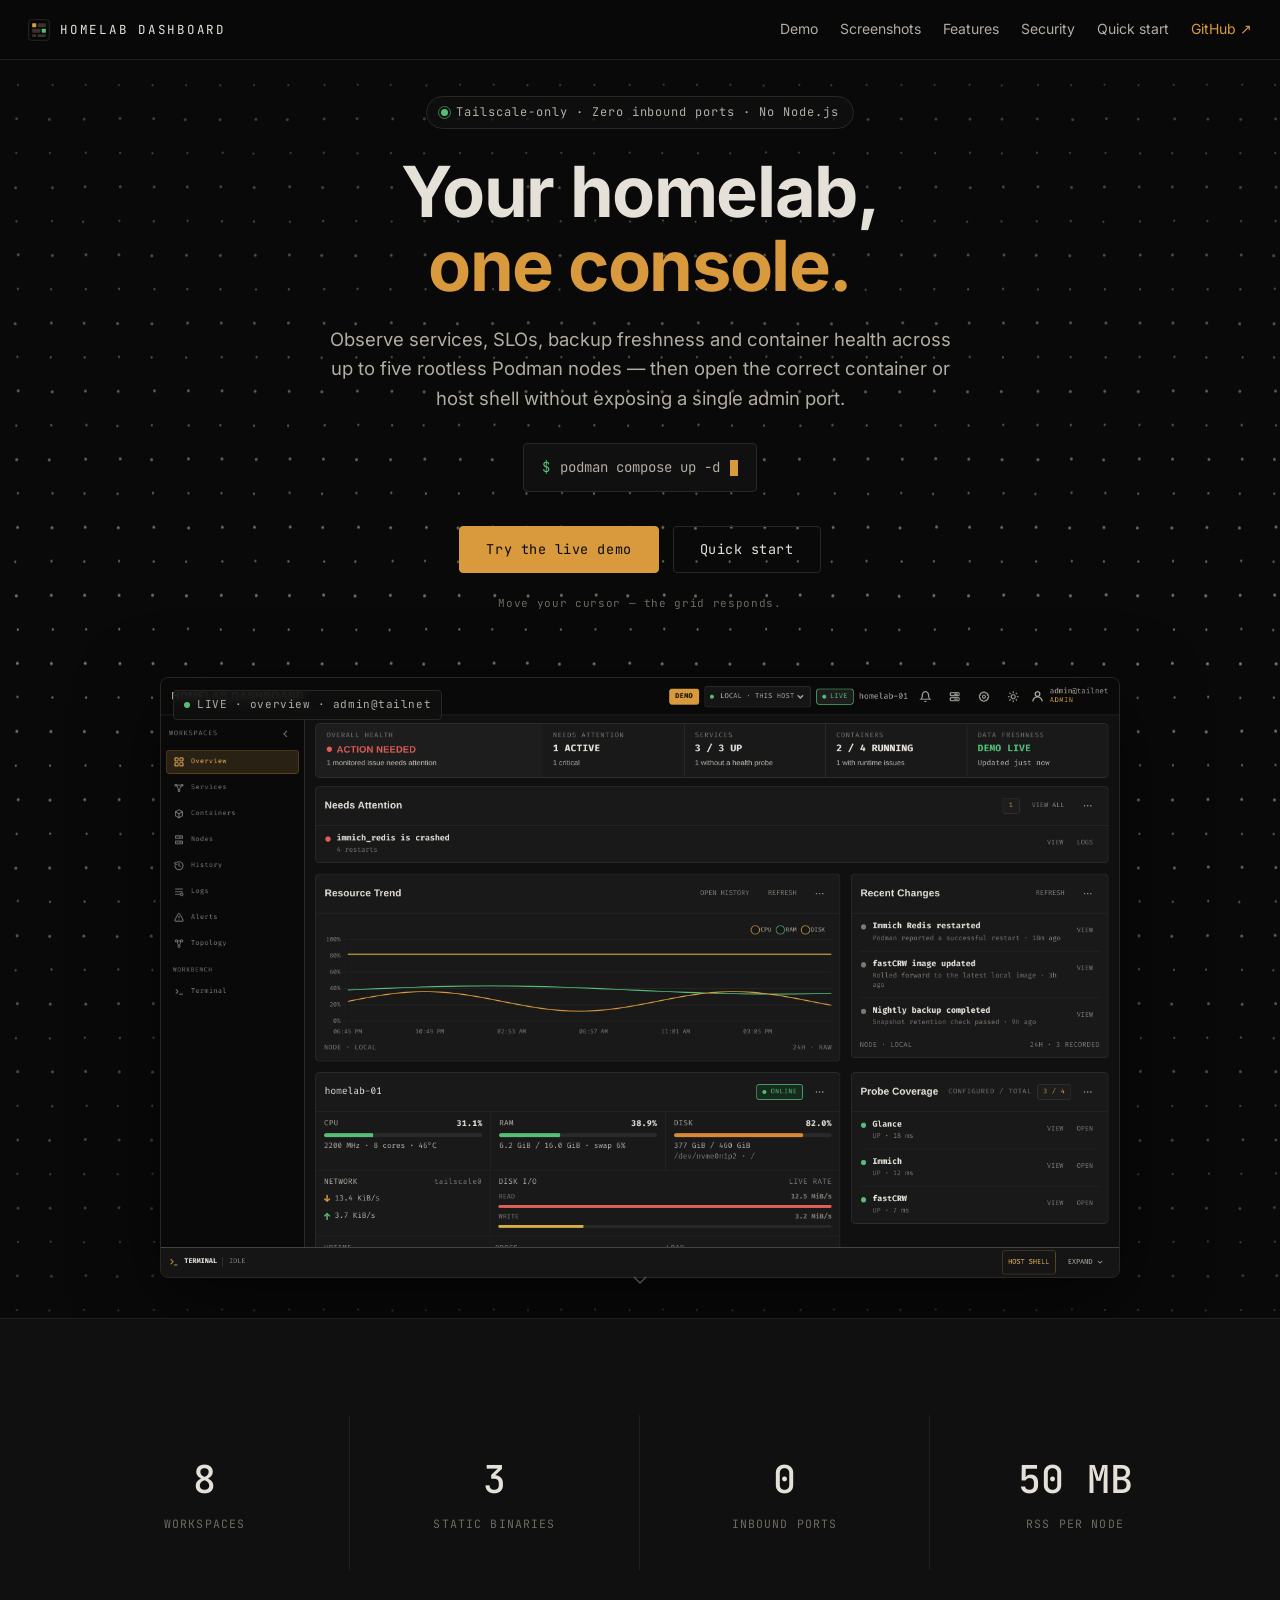
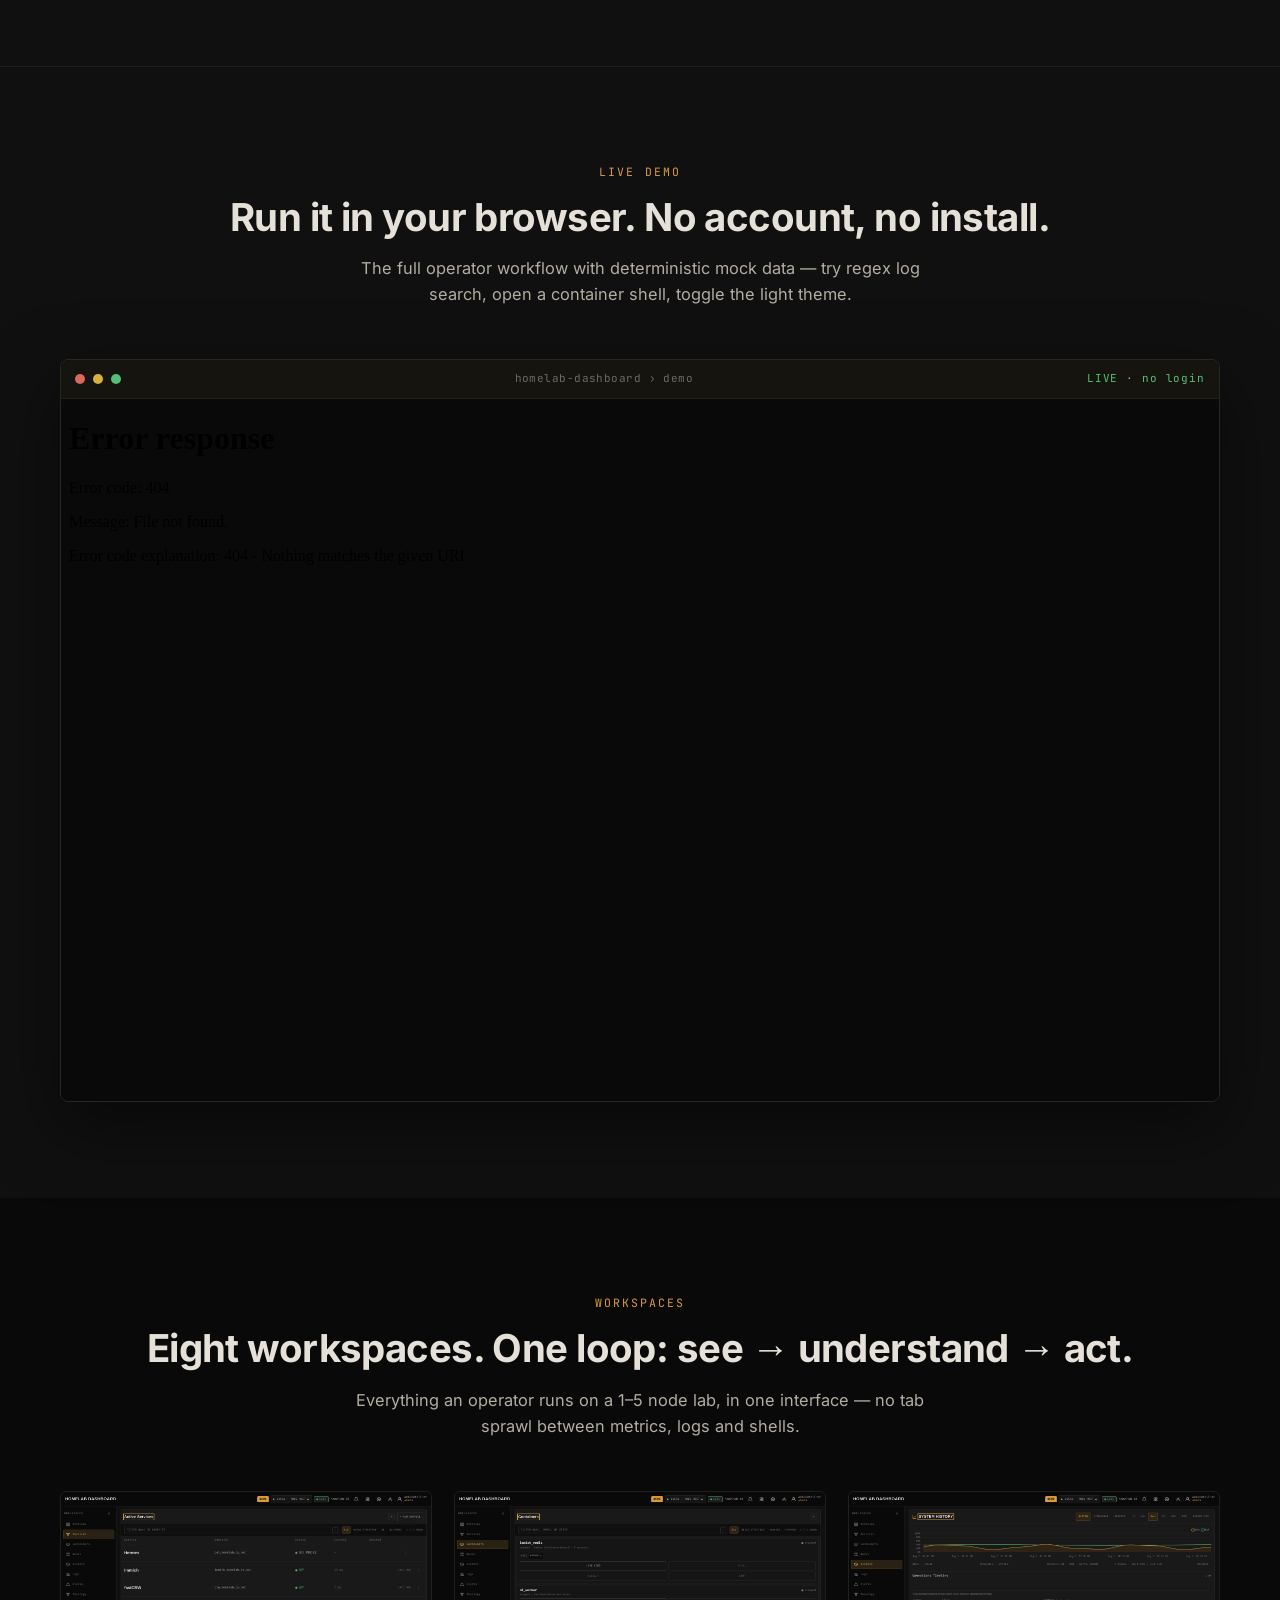
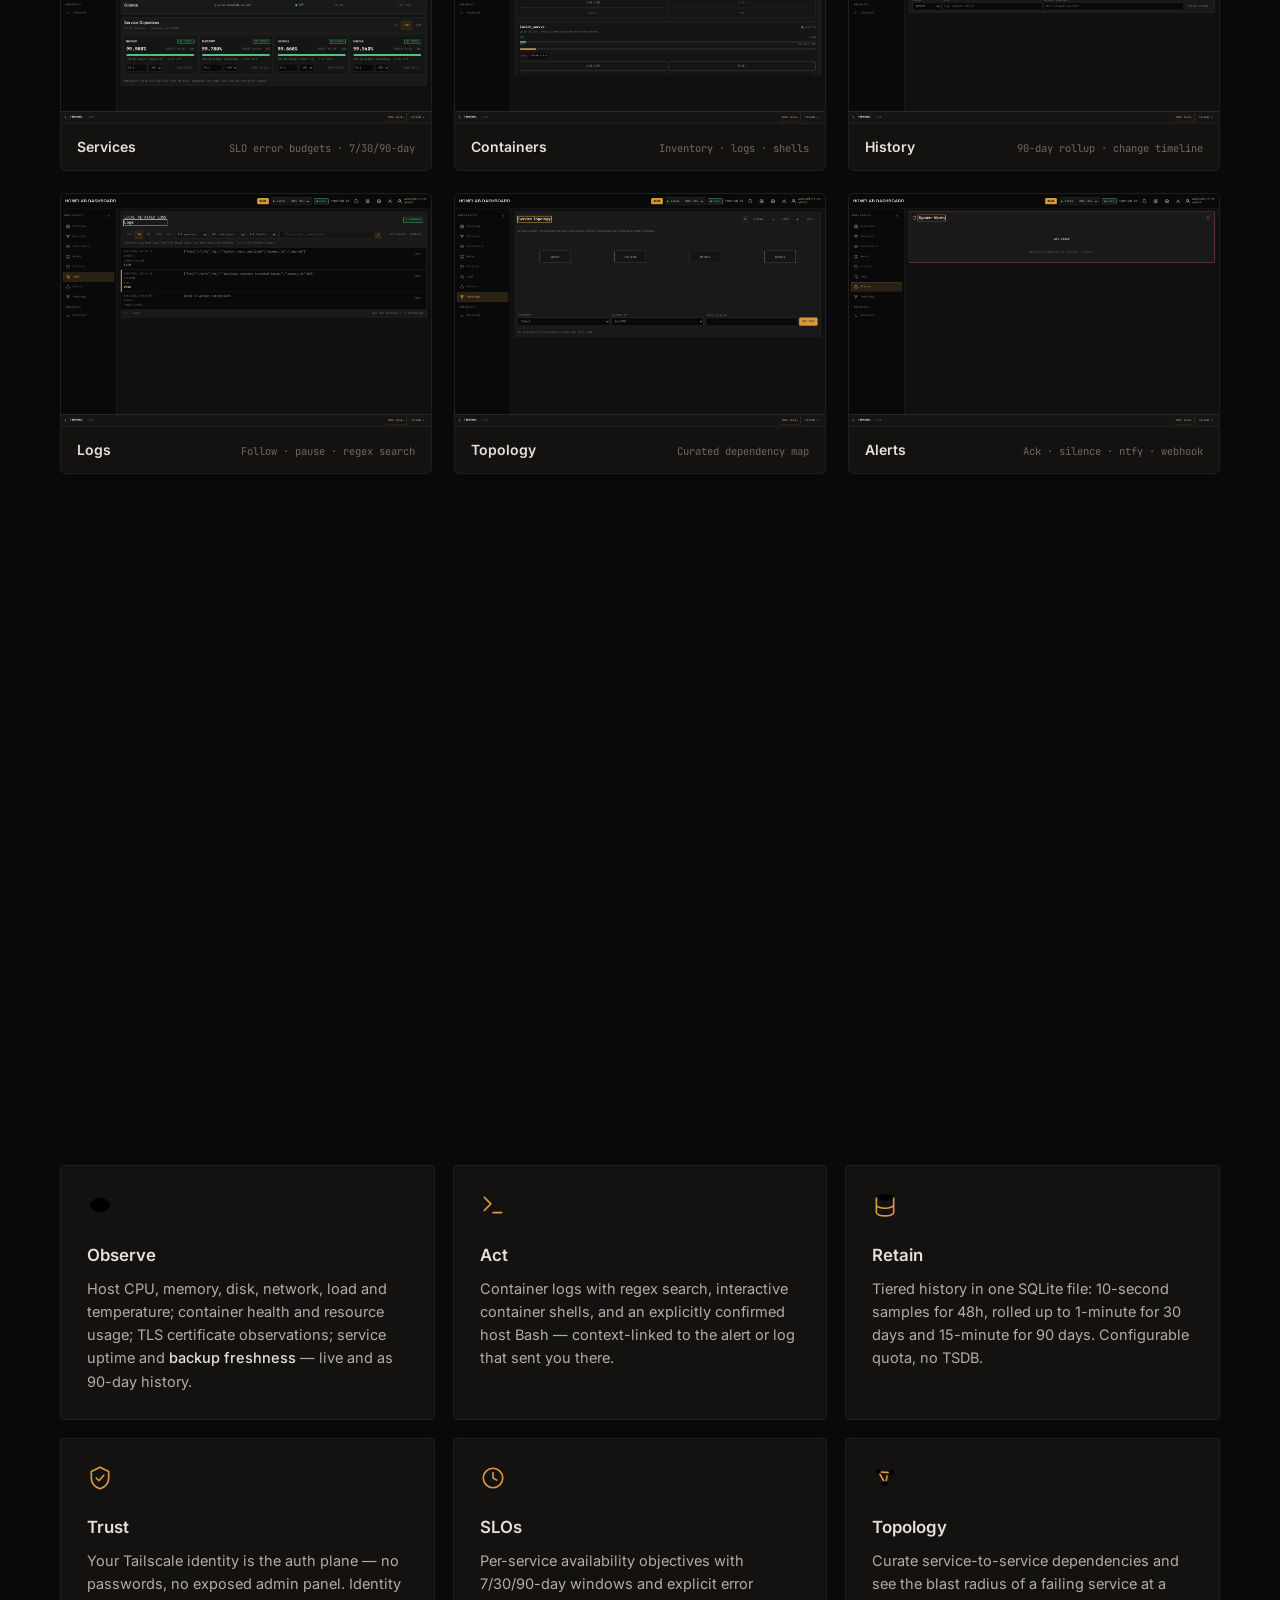
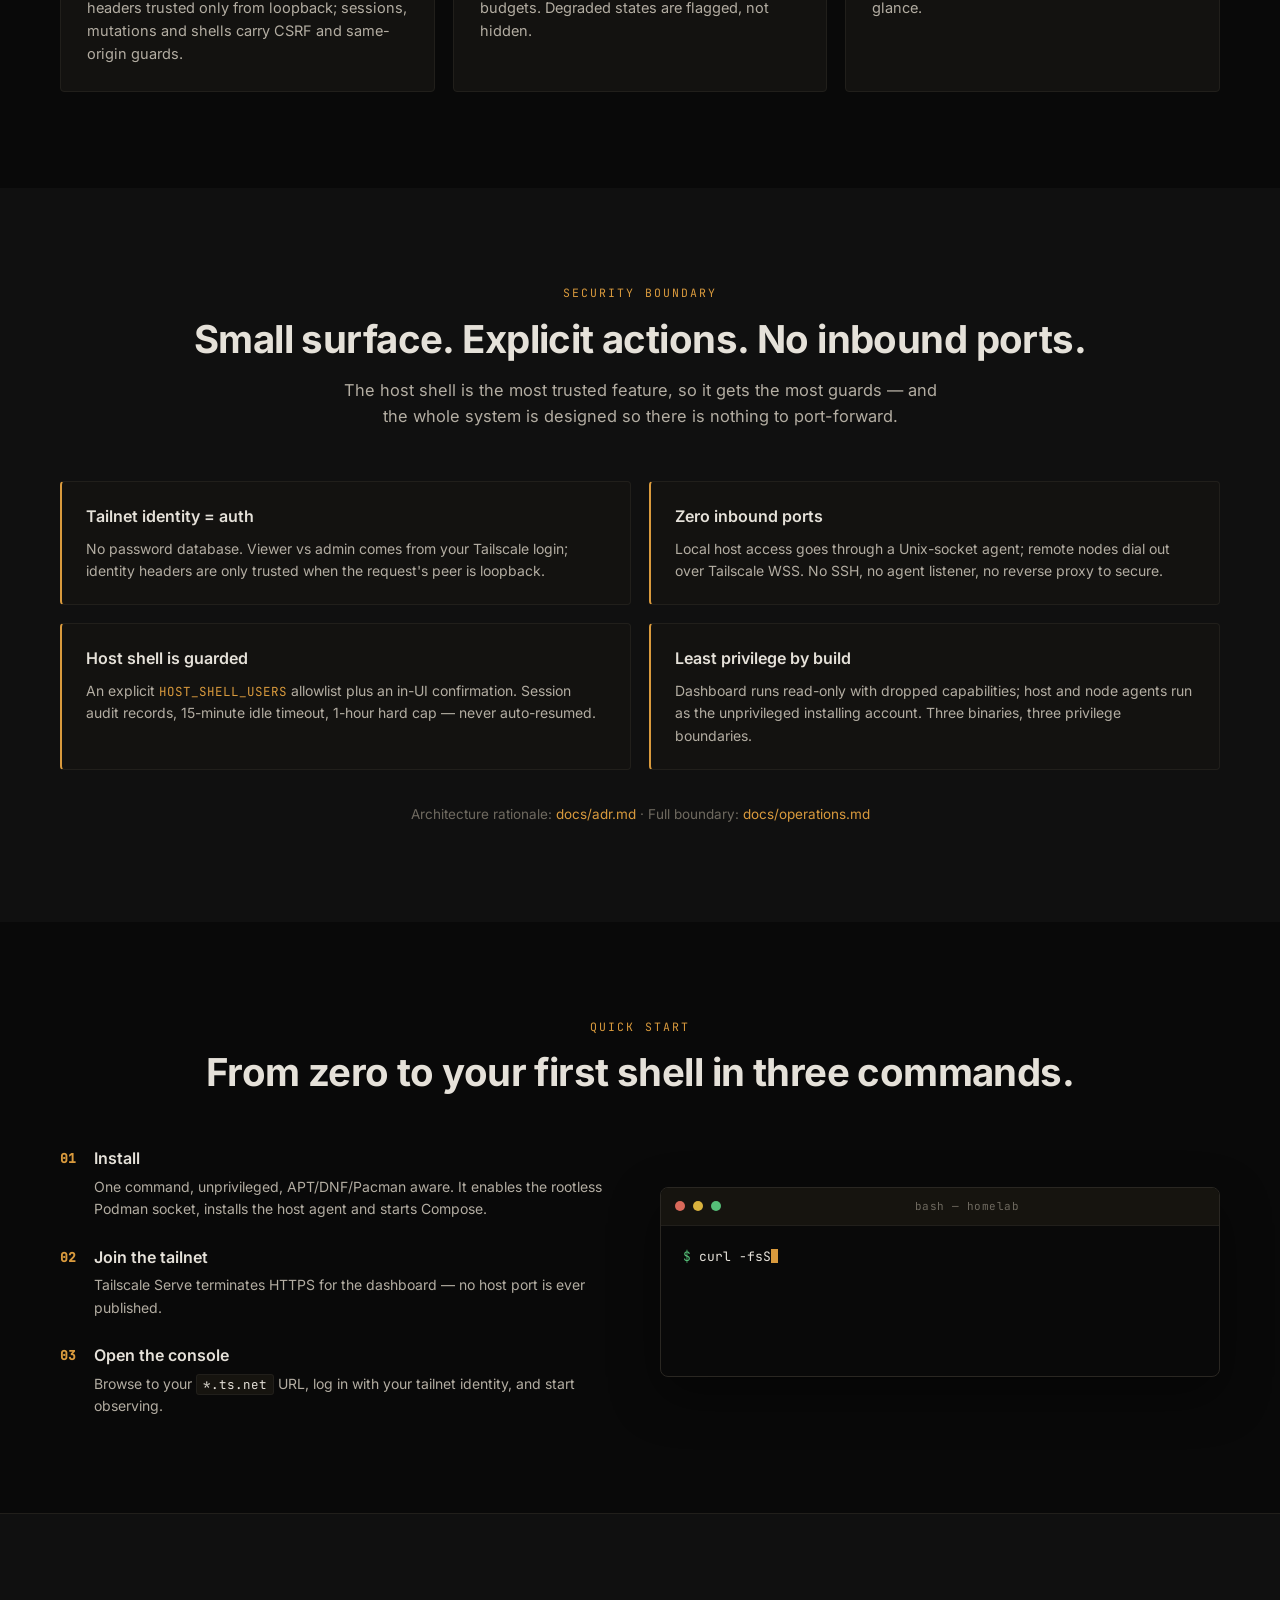
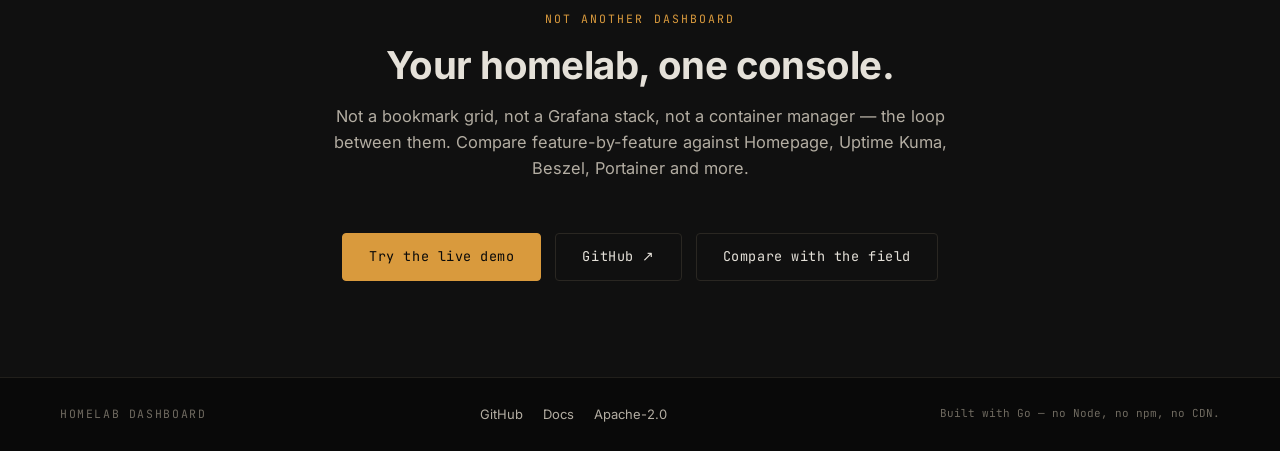
==== site/index.html @ 909f91ba "feat(landing): add full landing page to GitHub Pages root 10-section landing at the Pages root (site" ====
<!doctype html>
<html lang="en">
<head>
  <meta charset="utf-8">
  <meta name="viewport" content="width=device-width, initial-scale=1">
  <meta name="theme-color" content="#090909">
  <meta name="description" content="HomeLab Dashboard — a Tailscale-only operations console for 1–5 rootless Podman nodes. Observe services, SLOs, backup freshness and container health, then open the correct shell — no inbound ports, no metrics stack.">
  <title>HomeLab Dashboard · Your homelab, one console</title>
  <link rel="icon" href="data:image/svg+xml,%3Csvg xmlns='http://www.w3.org/2000/svg' viewBox='0 0 32 32'%3E%3Crect width='32' height='32' rx='4' fill='%23101010'/%3E%3Crect x='6' y='6' width='6' height='6' rx='1' fill='%23d99a3d'/%3E%3Crect x='14' y='6' width='12' height='6' rx='1' fill='%2337332d'/%3E%3Crect x='6' y='14' width='12' height='6' rx='1' fill='%2337332d'/%3E%3Crect x='20' y='14' width='6' height='6' rx='1' fill='%2355bf78'/%3E%3Crect x='6' y='22' width='6' height='4' rx='1' fill='%2337332d'/%3E%3Crect x='14' y='22' width='12' height='4' rx='1' fill='%2337332d'/%3E%3C/svg%3E">
  <link rel="stylesheet" href="css/style.css">
  <link rel="preload" href="fonts/inter-latin.woff2" as="font" type="font/woff2" crossorigin>
  <link rel="preload" href="fonts/jetbrains-mono-latin.woff2" as="font" type="font/woff2" crossorigin>
</head>
<body>

<!-- ══════════════ NAV ══════════════ -->
<nav class="nav" id="nav">
  <a class="nav-brand" href="#top">
    <svg class="nav-mark" viewBox="0 0 32 32" aria-hidden="true"><rect x="1" y="1" width="30" height="30" rx="4" fill="none" stroke="#37332d"/><rect x="6" y="6" width="6" height="6" rx="1" fill="#d99a3d"/><rect x="14" y="6" width="12" height="6" rx="1" fill="#37332d"/><rect x="6" y="14" width="12" height="6" rx="1" fill="#37332d"/><rect x="20" y="14" width="6" height="6" rx="1" fill="#55bf78"/><rect x="6" y="22" width="6" height="4" rx="1" fill="#37332d"/><rect x="14" y="22" width="12" height="4" rx="1" fill="#37332d"/></svg>
    <span class="nav-word">HOMELAB&nbsp;DASHBOARD</span>
  </a>
  <div class="nav-links">
    <a href="#demo">Demo</a>
    <a href="#screenshots">Screenshots</a>
    <a href="#features">Features</a>
    <a href="#security">Security</a>
    <a href="#quickstart">Quick start</a>
    <a class="nav-gh" href="https://github.com/bnhminh1010/homelab-dashboard" target="_blank" rel="noopener">GitHub ↗</a>
  </div>
</nav>

<!-- ══════════════ HERO ══════════════ -->
<header class="hero" id="top">
  <canvas class="hero-wave" id="wave" aria-hidden="true"></canvas>
  <div class="hero-inner">
    <p class="hero-badge"><span class="pulse"></span> Tailscale-only · Zero inbound ports · No Node.js</p>
    <h1 class="hero-title">Your homelab,<br><em>one console.</em></h1>
    <p class="hero-sub">Observe services, SLOs, backup freshness and container health across up to five rootless Podman nodes — then open the correct container or host shell without exposing a single admin port.</p>
    <div class="hero-term" aria-hidden="true"><span class="t-prompt">$</span> podman compose up -d<span class="t-cursor"></span></div>
    <div class="hero-cta">
      <a class="btn btn-solid" href="#demo">Try the live demo</a>
      <a class="btn btn-ghost" href="#quickstart">Quick start</a>
    </div>
    <p class="hero-hint">Move your cursor — the grid responds.</p>
  </div>
  <div class="hero-shot reveal">
    <img src="screenshots/overview.png" alt="HomeLab Dashboard overview — live health, host metrics and 24-hour trend" loading="eager" width="2880" height="1800">
    <div class="shot-label"><span class="dot-ok"></span>LIVE · overview · admin@tailnet</div>
  </div>
  <a class="scroll-hint" href="#kpi" aria-label="Scroll down"><svg viewBox="0 0 16 16" width="16" height="16" aria-hidden="true"><path d="M2 5l6 6 6-6" fill="none" stroke="currentColor" stroke-width="1.5"/></svg></a>
</header>

<!-- ══════════════ KPI STRIP ══════════════ -->
<section class="kpi" id="kpi">
  <div class="kpi-grid">
    <div class="kpi-cell"><span class="kpi-num" data-count="8">0</span><span class="kpi-label">workspaces</span></div>
    <div class="kpi-cell"><span class="kpi-num" data-count="3">0</span><span class="kpi-label">static binaries</span></div>
    <div class="kpi-cell"><span class="kpi-num" data-count="0">0</span><span class="kpi-label">inbound ports</span></div>
    <div class="kpi-cell"><span class="kpi-num" data-count="50" data-suffix=" MB">0</span><span class="kpi-label">RSS per node</span></div>
  </div>
</section>

<!-- ══════════════ LIVE DEMO ══════════════ -->
<section class="demo" id="demo">
  <div class="section-head reveal">
    <p class="section-eyebrow">Live demo</p>
    <h2>Run it in your browser. No account, no install.</h2>
    <p class="section-sub">The full operator workflow with deterministic mock data — try regex log search, open a container shell, toggle the light theme.</p>
  </div>
  <div class="demo-frame reveal">
    <div class="demo-bar"><span class="dot dot-r"></span><span class="dot dot-y"></span><span class="dot dot-g"></span><span class="demo-url">homelab-dashboard › demo</span><span class="demo-live">LIVE · no login</span></div>
    <iframe src="app/?demo=1" title="HomeLab Dashboard interactive demo" loading="lazy"></iframe>
  </div>
</section>

<!-- ══════════════ SCREENSHOTS ══════════════ -->
<section class="shots" id="screenshots">
  <div class="section-head reveal">
    <p class="section-eyebrow">Workspaces</p>
    <h2>Eight workspaces. One loop: see → understand → act.</h2>
    <p class="section-sub">Everything an operator runs on a 1–5 node lab, in one interface — no tab sprawl between metrics, logs and shells.</p>
  </div>
  <div class="shots-grid">
    <figure class="shot-card reveal"><img src="screenshots/services.png" alt="Services workspace with per-service SLO error budgets" loading="lazy"><figcaption><b>Services</b><span>SLO error budgets · 7/30/90-day</span></figcaption></figure>
    <figure class="shot-card reveal"><img src="screenshots/containers.png" alt="Container inventory with logs and interactive shells" loading="lazy"><figcaption><b>Containers</b><span>Inventory · logs · shells</span></figcaption></figure>
    <figure class="shot-card reveal"><img src="screenshots/history.png" alt="History workspace with 90-day charts" loading="lazy"><figcaption><b>History</b><span>90-day rollup · change timeline</span></figcaption></figure>
    <figure class="shot-card reveal"><img src="screenshots/logs-regex.png" alt="Logs workspace with regex search" loading="lazy"><figcaption><b>Logs</b><span>Follow · pause · regex search</span></figcaption></figure>
    <figure class="shot-card reveal"><img src="screenshots/topology.png" alt="Service topology showing curated dependencies" loading="lazy"><figcaption><b>Topology</b><span>Curated dependency map</span></figcaption></figure>
    <figure class="shot-card reveal"><img src="screenshots/alerts.png" alt="Alert center with acknowledge and silence controls" loading="lazy"><figcaption><b>Alerts</b><span>Ack · silence · ntfy · webhook</span></figcaption></figure>
    <figure class="shot-card reveal"><img src="screenshots/terminal.png" alt="Terminal workbench with an interactive host shell" loading="lazy"><figcaption><b>Terminal</b><span>Container shells · host Bash</span></figcaption></figure>
    <figure class="shot-card reveal"><img src="screenshots/nodes.png" alt="Nodes workspace for remote fleet management" loading="lazy"><figcaption><b>Nodes</b><span>Remote fleet · enroll tokens</span></figcaption></figure>
    <figure class="shot-card reveal"><img src="screenshots/overview-light.png" alt="The same graphite workspace in the optional light theme" loading="lazy"><figcaption><b>Light theme</b><span>Graphite or paper — your call</span></figcaption></figure>
  </div>
</section>

<!-- ══════════════ FEATURES ══════════════ -->
<section class="features" id="features">
  <div class="section-head reveal">
    <p class="section-eyebrow">Capabilities</p>
    <h2>Observe. Act. Retain. Trust.</h2>
    <p class="section-sub">The four commitments of an operations console — each one implemented in code, not slides.</p>
  </div>
  <div class="feat-grid">
    <article class="feat-card feat-wide reveal">
      <svg class="feat-icon" viewBox="0 0 24 24" aria-hidden="true"><path d="M2 12s3.5-7 10-7 10 7 10 7-3.5 7-10 7-10-7-10-7z"/><circle cx="12" cy="12" r="3"/></svg>
      <h3>Observe</h3>
      <p>Host CPU, memory, disk, network, load and temperature; container health and resource usage; TLS certificate observations; service uptime and <b>backup freshness</b> — live and as 90-day history.</p>
    </article>
    <article class="feat-card reveal">
      <svg class="feat-icon" viewBox="0 0 24 24" aria-hidden="true"><path d="M4 17l6-6-6-6M12 19h8" fill="none" stroke="currentColor" stroke-width="1.5" stroke-linecap="round" stroke-linejoin="round"/></svg>
      <h3>Act</h3>
      <p>Container logs with regex search, interactive container shells, and an explicitly confirmed host Bash — context-linked to the alert or log that sent you there.</p>
    </article>
    <article class="feat-card reveal">
      <svg class="feat-icon" viewBox="0 0 24 24" aria-hidden="true"><ellipse cx="12" cy="5" rx="8" ry="3"/><path d="M4 5v14c0 1.7 3.6 3 8 3s8-1.3 8-3V5M4 12c0 1.7 3.6 3 8 3s8-1.3 8-3" fill="none" stroke="currentColor" stroke-width="1.5"/></svg>
      <h3>Retain</h3>
      <p>Tiered history in one SQLite file: 10-second samples for 48h, rolled up to 1-minute for 30 days and 15-minute for 90 days. Configurable quota, no TSDB.</p>
    </article>
    <article class="feat-card feat-wide reveal">
      <svg class="feat-icon" viewBox="0 0 24 24" aria-hidden="true"><path d="M12 2l8 4v6c0 5-3.5 8.5-8 10-4.5-1.5-8-5-8-10V6l8-4z" fill="none" stroke="currentColor" stroke-width="1.5"/><path d="M8.5 12l2.5 2.5 4.5-5" fill="none" stroke="currentColor" stroke-width="1.5" stroke-linecap="round" stroke-linejoin="round"/></svg>
      <h3>Trust</h3>
      <p>Your Tailscale identity is the auth plane — no passwords, no exposed admin panel. Identity headers trusted only from loopback; sessions, mutations and shells carry CSRF and same-origin guards.</p>
    </article>
    <article class="feat-card reveal">
      <svg class="feat-icon" viewBox="0 0 24 24" aria-hidden="true"><path d="M12 3a9 9 0 100 18 9 9 0 000-18z" fill="none" stroke="currentColor" stroke-width="1.5"/><path d="M12 7v5l3.5 2" fill="none" stroke="currentColor" stroke-width="1.5" stroke-linecap="round"/></svg>
      <h3>SLOs</h3>
      <p>Per-service availability objectives with 7/30/90-day windows and explicit error budgets. Degraded states are flagged, not hidden.</p>
    </article>
    <article class="feat-card reveal">
      <svg class="feat-icon" viewBox="0 0 24 24" aria-hidden="true"><circle cx="6" cy="6" r="2.5"/><circle cx="18" cy="7" r="2.5"/><circle cx="12" cy="17" r="2.5"/><path d="M8 6.5l7.5.5M7 8l4 7M14 9.5l-1 5.5" fill="none" stroke="currentColor" stroke-width="1.5"/></svg>
      <h3>Topology</h3>
      <p>Curate service-to-service dependencies and see the blast radius of a failing service at a glance.</p>
    </article>
  </div>
</section>

<!-- ══════════════ SECURITY ══════════════ -->
<section class="security" id="security">
  <div class="section-head reveal">
    <p class="section-eyebrow">Security boundary</p>
    <h2>Small surface. Explicit actions. No inbound ports.</h2>
    <p class="section-sub">The host shell is the most trusted feature, so it gets the most guards — and the whole system is designed so there is nothing to port-forward.</p>
  </div>
  <div class="sec-grid">
    <article class="sec-card reveal">
      <h3>Tailnet identity = auth</h3>
      <p>No password database. Viewer vs admin comes from your Tailscale login; identity headers are only trusted when the request's peer is loopback.</p>
    </article>
    <article class="sec-card reveal">
      <h3>Zero inbound ports</h3>
      <p>Local host access goes through a Unix-socket agent; remote nodes dial out over Tailscale WSS. No SSH, no agent listener, no reverse proxy to secure.</p>
    </article>
    <article class="sec-card reveal">
      <h3>Host shell is guarded</h3>
      <p>An explicit <code>HOST_SHELL_USERS</code> allowlist plus an in-UI confirmation. Session audit records, 15-minute idle timeout, 1-hour hard cap — never auto-resumed.</p>
    </article>
    <article class="sec-card reveal">
      <h3>Least privilege by build</h3>
      <p>Dashboard runs read-only with dropped capabilities; host and node agents run as the unprivileged installing account. Three binaries, three privilege boundaries.</p>
    </article>
  </div>
  <p class="sec-link reveal">Architecture rationale: <a href="https://github.com/bnhminh1010/homelab-dashboard/blob/main/docs/adr.md" target="_blank" rel="noopener">docs/adr.md</a> · Full boundary: <a href="https://github.com/bnhminh1010/homelab-dashboard/blob/main/docs/operations.md" target="_blank" rel="noopener">docs/operations.md</a></p>
</section>

<!-- ══════════════ QUICKSTART ══════════════ -->
<section class="quickstart" id="quickstart">
  <div class="section-head reveal">
    <p class="section-eyebrow">Quick start</p>
    <h2>From zero to your first shell in three commands.</h2>
  </div>
  <div class="qs-grid">
    <ol class="qs-steps">
      <li class="reveal"><b>01</b><div><h3>Install</h3><p>One command, unprivileged, APT/DNF/Pacman aware. It enables the rootless Podman socket, installs the host agent and starts Compose.</p></div></li>
      <li class="reveal"><b>02</b><div><h3>Join the tailnet</h3><p>Tailscale Serve terminates HTTPS for the dashboard — no host port is ever published.</p></div></li>
      <li class="reveal"><b>03</b><div><h3>Open the console</h3><p>Browse to your <code>*.ts.net</code> URL, log in with your tailnet identity, and start observing.</p></div></li>
    </ol>
    <div class="qs-term reveal">
      <div class="term-bar"><span class="dot dot-r"></span><span class="dot dot-y"></span><span class="dot dot-g"></span><span class="term-title">bash — homelab</span></div>
      <pre id="typer" aria-hidden="true"></pre>
    </div>
  </div>
</section>

<!-- ══════════════ COMPARE / CTA ══════════════ -->
<section class="cta">
  <div class="section-head reveal">
    <p class="section-eyebrow">Not another dashboard</p>
    <h2>Your homelab, one console.</h2>
    <p class="section-sub">Not a bookmark grid, not a Grafana stack, not a container manager — the loop between them. Compare feature-by-feature against Homepage, Uptime Kuma, Beszel, Portainer and more.</p>
  </div>
  <div class="cta-actions reveal">
    <a class="btn btn-solid" href="#demo">Try the live demo</a>
    <a class="btn btn-ghost" href="https://github.com/bnhminh1010/homelab-dashboard" target="_blank" rel="noopener">GitHub ↗</a>
    <a class="btn btn-ghost" href="https://github.com/bnhminh1010/homelab-dashboard/blob/main/docs/comparison.md" target="_blank" rel="noopener">Compare with the field</a>
  </div>
</section>

<!-- ══════════════ FOOTER ══════════════ -->
<footer class="footer">
  <div class="footer-inner">
    <span class="footer-brand">HOMELAB&nbsp;DASHBOARD</span>
    <span class="footer-links">
      <a href="https://github.com/bnhminh1010/homelab-dashboard" target="_blank" rel="noopener">GitHub</a>
      <a href="https://github.com/bnhminh1010/homelab-dashboard/blob/main/docs/operations.md" target="_blank" rel="noopener">Docs</a>
      <a href="https://github.com/bnhminh1010/homelab-dashboard/blob/main/LICENSE" target="_blank" rel="noopener">Apache-2.0</a>
    </span>
    <span class="footer-note">Built with Go — no Node, no npm, no CDN.</span>
  </div>
</footer>

<script src="js/wave.js"></script>
<script src="js/reveal.js"></script>
</body>
</html>
---- site/css/style.css ----
/* ─── HomeLab Dashboard landing — tokens đồng bộ 100% dashboard ───
   tokens.css → --bg-deep #090909, --bg-base #101010, --text-primary #e5e1d9,
   --accent #d99a3d, --green #55bf78, radius 4px, ease (0.2,0,0,1) 160ms */

:root {
  --bg-deep: #090909;
  --bg-base: #101010;
  --bg-raise: #16140f;
  --bg-card: #131210;
  --line: #2a2722;
  --line-soft: #211f1b;
  --text-primary: #e5e1d9;
  --text-secondary: #b3ada2;
  --text-dim: #6f6a60;
  --accent: #d99a3d;
  --accent-hover: #e5ab55;
  --green: #55bf78;
  --red: #d9695a;
  --yellow: #d9b23d;
  --font-sans: Inter, -apple-system, BlinkMacSystemFont, "Segoe UI", sans-serif;
  --font-mono: "JetBrains Mono", "Fira Code", Consolas, monospace;
  --radius: 4px;
  --ease: cubic-bezier(0.2, 0, 0, 1);
  --dur: 160ms;
  --maxw: 1160px;
}

@font-face {
  font-family: Inter;
  src: url("../fonts/inter-latin.woff2") format("woff2");
  font-weight: 400 700;
  font-style: normal;
  font-display: swap;
}
@font-face {
  font-family: "JetBrains Mono";
  src: url("../fonts/jetbrains-mono-latin.woff2") format("woff2");
  font-weight: 400 500;
  font-style: normal;
  font-display: swap;
}

* { margin: 0; padding: 0; box-sizing: border-box; }

html { scroll-behavior: smooth; scroll-padding-top: 64px; }

body {
  background: var(--bg-deep);
  color: var(--text-primary);
  font-family: var(--font-sans);
  font-size: 16px;
  line-height: 1.6;
  -webkit-font-smoothing: antialiased;
  overflow-x: hidden;
}

::selection { background: var(--accent); color: var(--bg-deep); }

a { color: var(--accent); text-decoration: none; }
a:hover { color: var(--accent-hover); }

img { display: block; max-width: 100%; }

code, pre, .mono { font-family: var(--font-mono); font-variant-numeric: tabular-nums; }

/* ─── reveal (set trước để tránh FOUC nếu JS trễ) ─── */
.reveal { opacity: 0; transform: translateY(8px); }
.reveal.is-in { opacity: 1; transform: none; transition: opacity var(--dur) var(--ease), transform var(--dur) var(--ease); }
@media (prefers-reduced-motion: reduce) {
  .reveal { opacity: 1; transform: none; transition: none; }
  html { scroll-behavior: auto; }
}

/* ─── NAV ─── */
.nav {
  position: fixed; inset: 0 0 auto 0; z-index: 50;
  display: flex; align-items: center; justify-content: space-between;
  height: 60px; padding: 0 28px;
  background: color-mix(in srgb, var(--bg-deep) 82%, transparent);
  backdrop-filter: blur(12px);
  border-bottom: 1px solid var(--line-soft);
}
.nav-brand { display: flex; align-items: center; gap: 10px; color: var(--text-primary); }
.nav-mark { width: 22px; height: 22px; }
.nav-word { font-family: var(--font-mono); font-size: 12.5px; letter-spacing: .14em; color: var(--text-primary); }
.nav-links { display: flex; align-items: center; gap: 22px; }
.nav-links a { color: var(--text-secondary); font-size: 14px; transition: color var(--dur) var(--ease); }
.nav-links a:hover { color: var(--text-primary); }
.nav-links .nav-gh { color: var(--accent); }
.nav-links .nav-gh:hover { color: var(--accent-hover); }

/* ─── HERO ─── */
.hero {
  position: relative; min-height: 100vh;
  display: flex; flex-direction: column; align-items: center; justify-content: center;
  padding: 96px 24px 40px; text-align: center;
  overflow: hidden;
}
.hero-wave { position: absolute; inset: 0; width: 100%; height: 100%; opacity: .55; }
.hero-inner { position: relative; max-width: 760px; }
.hero-badge {
  display: inline-flex; align-items: center; gap: 8px;
  font-family: var(--font-mono); font-size: 12px; letter-spacing: .08em;
  color: var(--text-secondary);
  border: 1px solid var(--line); border-radius: 999px;
  padding: 6px 14px; margin-bottom: 26px;
  background: color-mix(in srgb, var(--bg-base) 70%, transparent);
}
.pulse { width: 7px; height: 7px; border-radius: 50%; background: var(--green); position: relative; }
.pulse::after {
  content: ""; position: absolute; inset: -3px; border-radius: 50%;
  border: 1px solid var(--green); opacity: .6; animation: pulse 2.4s var(--ease) infinite;
}
@keyframes pulse { 0% { transform: scale(.6); opacity: .7; } 70% { transform: scale(1.5); opacity: 0; } 100% { opacity: 0; } }

.hero-title { font-size: clamp(2.6rem, 7vw, 4.4rem); line-height: 1.05; font-weight: 700; letter-spacing: -.02em; margin-bottom: 22px; }
.hero-title em { font-style: normal; color: var(--accent); }
.hero-sub { color: var(--text-secondary); font-size: clamp(1rem, 2vw, 1.15rem); max-width: 640px; margin: 0 auto 30px; }

.hero-term {
  display: inline-flex; align-items: center; gap: 10px;
  font-family: var(--font-mono); font-size: 14px;
  color: var(--text-secondary);
  background: var(--bg-base); border: 1px solid var(--line); border-radius: var(--radius);
  padding: 12px 18px; margin-bottom: 34px;
}
.t-prompt { color: var(--green); }
.t-cursor { width: 8px; height: 16px; background: var(--accent); animation: blink 1.1s steps(1) infinite; }
@keyframes blink { 50% { opacity: 0; } }

.hero-cta { display: flex; gap: 14px; justify-content: center; margin-bottom: 22px; }
.btn {
  display: inline-block; font-family: var(--font-mono); font-size: 13.5px; letter-spacing: .04em;
  padding: 12px 26px; border-radius: var(--radius);
  transition: background var(--dur) var(--ease), border-color var(--dur) var(--ease), color var(--dur) var(--ease), transform var(--dur) var(--ease);
}
.btn-solid { background: var(--accent); color: var(--bg-deep); border: 1px solid var(--accent); }
.btn-solid:hover { background: var(--accent-hover); border-color: var(--accent-hover); color: var(--bg-deep); }
.btn-ghost { border: 1px solid var(--line); color: var(--text-primary); }
.btn-ghost:hover { border-color: var(--accent); color: var(--accent); }
.hero-hint { font-family: var(--font-mono); font-size: 11px; color: var(--text-dim); letter-spacing: .06em; }

.hero-shot {
  position: relative; width: min(960px, 92vw); margin-top: 64px;
  border: 1px solid var(--line); border-radius: 8px; overflow: hidden;
  background: var(--bg-base);
  box-shadow: 0 24px 80px rgba(0, 0, 0, .55);
}
.hero-shot img { width: 100%; height: auto; }
.shot-label {
  position: absolute; top: 12px; left: 12px;
  display: inline-flex; align-items: center; gap: 7px;
  font-family: var(--font-mono); font-size: 11px; letter-spacing: .05em;
  color: var(--text-secondary);
  background: rgba(16, 16, 16, .82); border: 1px solid var(--line); border-radius: var(--radius);
  padding: 5px 10px; backdrop-filter: blur(6px);
}
.dot-ok { width: 6px; height: 6px; border-radius: 50%; background: var(--green); }

.scroll-hint {
  position: absolute; bottom: 22px; left: 50%; transform: translateX(-50%);
  color: var(--text-dim); opacity: .7; animation: bob 2.2s var(--ease) infinite;
}
@keyframes bob { 0%, 100% { transform: translate(-50%, 0); } 50% { transform: translate(-50%, 6px); } }

/* ─── KPI ─── */
.kpi { border-top: 1px solid var(--line-soft); border-bottom: 1px solid var(--line-soft); background: var(--bg-base); }
.kpi-grid { max-width: var(--maxw); margin: 0 auto; display: grid; grid-template-columns: repeat(4, 1fr); }
.kpi-cell { padding: 34px 20px; text-align: center; border-right: 1px solid var(--line-soft); }
.kpi-cell:last-child { border-right: none; }
.kpi-num { display: block; font-family: var(--font-mono); font-size: 2.4rem; font-weight: 500; color: var(--text-primary); font-variant-numeric: tabular-nums; }
.kpi-label { font-family: var(--font-mono); font-size: 11.5px; letter-spacing: .1em; text-transform: uppercase; color: var(--text-dim); }

/* ─── SECTION CHUNG ─── */
section { padding: 96px 24px; }
.section-head { max-width: var(--maxw); margin: 0 auto 52px; text-align: center; }
.section-eyebrow { font-family: var(--font-mono); font-size: 11.5px; letter-spacing: .18em; text-transform: uppercase; color: var(--accent); margin-bottom: 14px; }
.section-head h2 { font-size: clamp(1.7rem, 4vw, 2.4rem); font-weight: 700; letter-spacing: -.015em; line-height: 1.15; margin-bottom: 16px; }
.section-sub { color: var(--text-secondary); max-width: 620px; margin: 0 auto; font-size: 1.02rem; }

/* ─── DEMO ─── */
.demo { background: var(--bg-base); }
.demo-frame { max-width: var(--maxw); margin: 0 auto; border: 1px solid var(--line); border-radius: 8px; overflow: hidden; background: var(--bg-deep); box-shadow: 0 24px 70px rgba(0, 0, 0, .5); }
.demo-bar, .term-bar {
  display: flex; align-items: center; gap: 8px;
  padding: 10px 14px; background: var(--bg-raise); border-bottom: 1px solid var(--line-soft);
  font-family: var(--font-mono); font-size: 11px; color: var(--text-dim);
}
.dot { width: 10px; height: 10px; border-radius: 50%; }
.dot-r { background: #d9695a; } .dot-y { background: #d9b23d; } .dot-g { background: #55bf78; }
.demo-url { flex: 1; text-align: center; letter-spacing: .04em; }
.demo-live { color: var(--green); letter-spacing: .08em; }
.demo-frame iframe { display: block; width: 100%; height: min(78vh, 860px); border: 0; background: var(--bg-deep); }

/* ─── SCREENSHOTS ─── */
.shots-grid { max-width: var(--maxw); margin: 0 auto; display: grid; grid-template-columns: repeat(3, 1fr); gap: 22px; }
.shot-card { border: 1px solid var(--line-soft); border-radius: 6px; overflow: hidden; background: var(--bg-card); transition: border-color var(--dur) var(--ease), transform var(--dur) var(--ease); }
.shot-card:hover { border-color: var(--line); transform: translateY(-2px); }
.shot-card img { width: 100%; height: auto; border-bottom: 1px solid var(--line-soft); }
.shot-card figcaption { padding: 12px 16px; display: flex; align-items: baseline; justify-content: space-between; gap: 10px; }
.shot-card figcaption b { font-size: 14px; font-weight: 600; }
.shot-card figcaption span { font-family: var(--font-mono); font-size: 10.5px; color: var(--text-dim); }

/* ─── FEATURES ─── */
.feat-grid { max-width: var(--maxw); margin: 0 auto; display: grid; grid-template-columns: repeat(3, 1fr); gap: 18px; }
.feat-card { border: 1px solid var(--line-soft); border-radius: var(--radius); padding: 26px; background: var(--bg-card); transition: border-color var(--dur) var(--ease); }
.feat-card:hover { border-color: var(--line); }
.feat-wide { grid-column: span 1; }
.feat-icon { width: 26px; height: 26px; color: var(--accent); margin-bottom: 16px; }
.feat-card h3 { font-size: 1.05rem; font-weight: 600; margin-bottom: 8px; }
.feat-card p { color: var(--text-secondary); font-size: 14.5px; }
.feat-card p b { color: var(--text-primary); font-weight: 500; }

/* ─── SECURITY ─── */
.security { background: var(--bg-base); }
.sec-grid { max-width: var(--maxw); margin: 0 auto; display: grid; grid-template-columns: repeat(2, 1fr); gap: 18px; }
.sec-card { border: 1px solid var(--line-soft); border-left: 2px solid var(--accent); border-radius: var(--radius); padding: 22px 24px; background: var(--bg-card); }
.sec-card h3 { font-size: 1rem; font-weight: 600; margin-bottom: 8px; }
.sec-card p { color: var(--text-secondary); font-size: 14px; }
.sec-card code { color: var(--accent); font-size: 12.5px; }
.sec-link { max-width: var(--maxw); margin: 34px auto 0; text-align: center; font-size: 13.5px; color: var(--text-dim); }

/* ─── QUICKSTART ─── */
.qs-grid { max-width: var(--maxw); margin: 0 auto; display: grid; grid-template-columns: 1fr 1fr; gap: 40px; align-items: center; }
.qs-steps { list-style: none; display: flex; flex-direction: column; gap: 24px; }
.qs-steps li { display: flex; gap: 18px; }
.qs-steps li > b { font-family: var(--font-mono); font-size: 13px; color: var(--accent); padding-top: 3px; }
.qs-steps h3 { font-size: 1rem; font-weight: 600; margin-bottom: 4px; }
.qs-steps p { color: var(--text-secondary); font-size: 14px; }
.qs-steps code { color: var(--text-primary); font-size: 12.5px; background: var(--bg-raise); border: 1px solid var(--line-soft); border-radius: 3px; padding: 1px 6px; }
.qs-term { border: 1px solid var(--line); border-radius: 8px; overflow: hidden; background: var(--bg-deep); box-shadow: 0 18px 50px rgba(0, 0, 0, .45); }
.term-title { flex: 1; text-align: center; letter-spacing: .04em; }
.qs-term pre { padding: 20px 22px; font-size: 13px; line-height: 1.75; color: var(--text-secondary); min-height: 150px; white-space: pre-wrap; word-break: break-all; }
.qs-term .c-prompt { color: var(--green); }
.qs-term .c-cmd { color: var(--text-primary); }
.qs-term .c-cursor { display: inline-block; width: 7px; height: 14px; background: var(--accent); vertical-align: -2px; animation: blink 1.1s steps(1) infinite; }

/* ─── CTA ─── */
.cta { text-align: center; border-top: 1px solid var(--line-soft); background: var(--bg-base); }
.cta-actions { display: flex; gap: 14px; justify-content: center; flex-wrap: wrap; }

/* ─── FOOTER ─── */
.footer { border-top: 1px solid var(--line-soft); background: var(--bg-deep); padding: 26px 24px; }
.footer-inner { max-width: var(--maxw); margin: 0 auto; display: flex; align-items: center; justify-content: space-between; gap: 16px; flex-wrap: wrap; }
.footer-brand { font-family: var(--font-mono); font-size: 11.5px; letter-spacing: .14em; color: var(--text-dim); }
.footer-links { display: flex; gap: 20px; }
.footer-links a { font-size: 13px; color: var(--text-secondary); }
.footer-links a:hover { color: var(--text-primary); }
.footer-note { font-family: var(--font-mono); font-size: 11px; color: var(--text-dim); }

/* ─── RESPONSIVE ─── */
@media (max-width: 900px) {
  .kpi-grid { grid-template-columns: repeat(2, 1fr); }
  .kpi-cell:nth-child(2) { border-right: none; }
  .kpi-cell:nth-child(-n+2) { border-bottom: 1px solid var(--line-soft); }
  .shots-grid { grid-template-columns: repeat(2, 1fr); }
  .feat-grid { grid-template-columns: 1fr 1fr; }
  .sec-grid { grid-template-columns: 1fr; }
  .qs-grid { grid-template-columns: 1fr; }
  .nav-links a:not(.nav-gh) { display: none; }
}
@media (max-width: 480px) {
  section { padding: 72px 16px; }
  .shots-grid { grid-template-columns: 1fr; }
  .feat-grid { grid-template-columns: 1fr; }
  .hero-title { font-size: 2.2rem; }
  .hero-term { font-size: 12px; padding: 10px 14px; }
  .hero-cta { flex-direction: column; align-items: center; }
  .btn { width: 100%; max-width: 320px; text-align: center; }
  .shot-card figcaption { flex-direction: column; gap: 2px; }
}
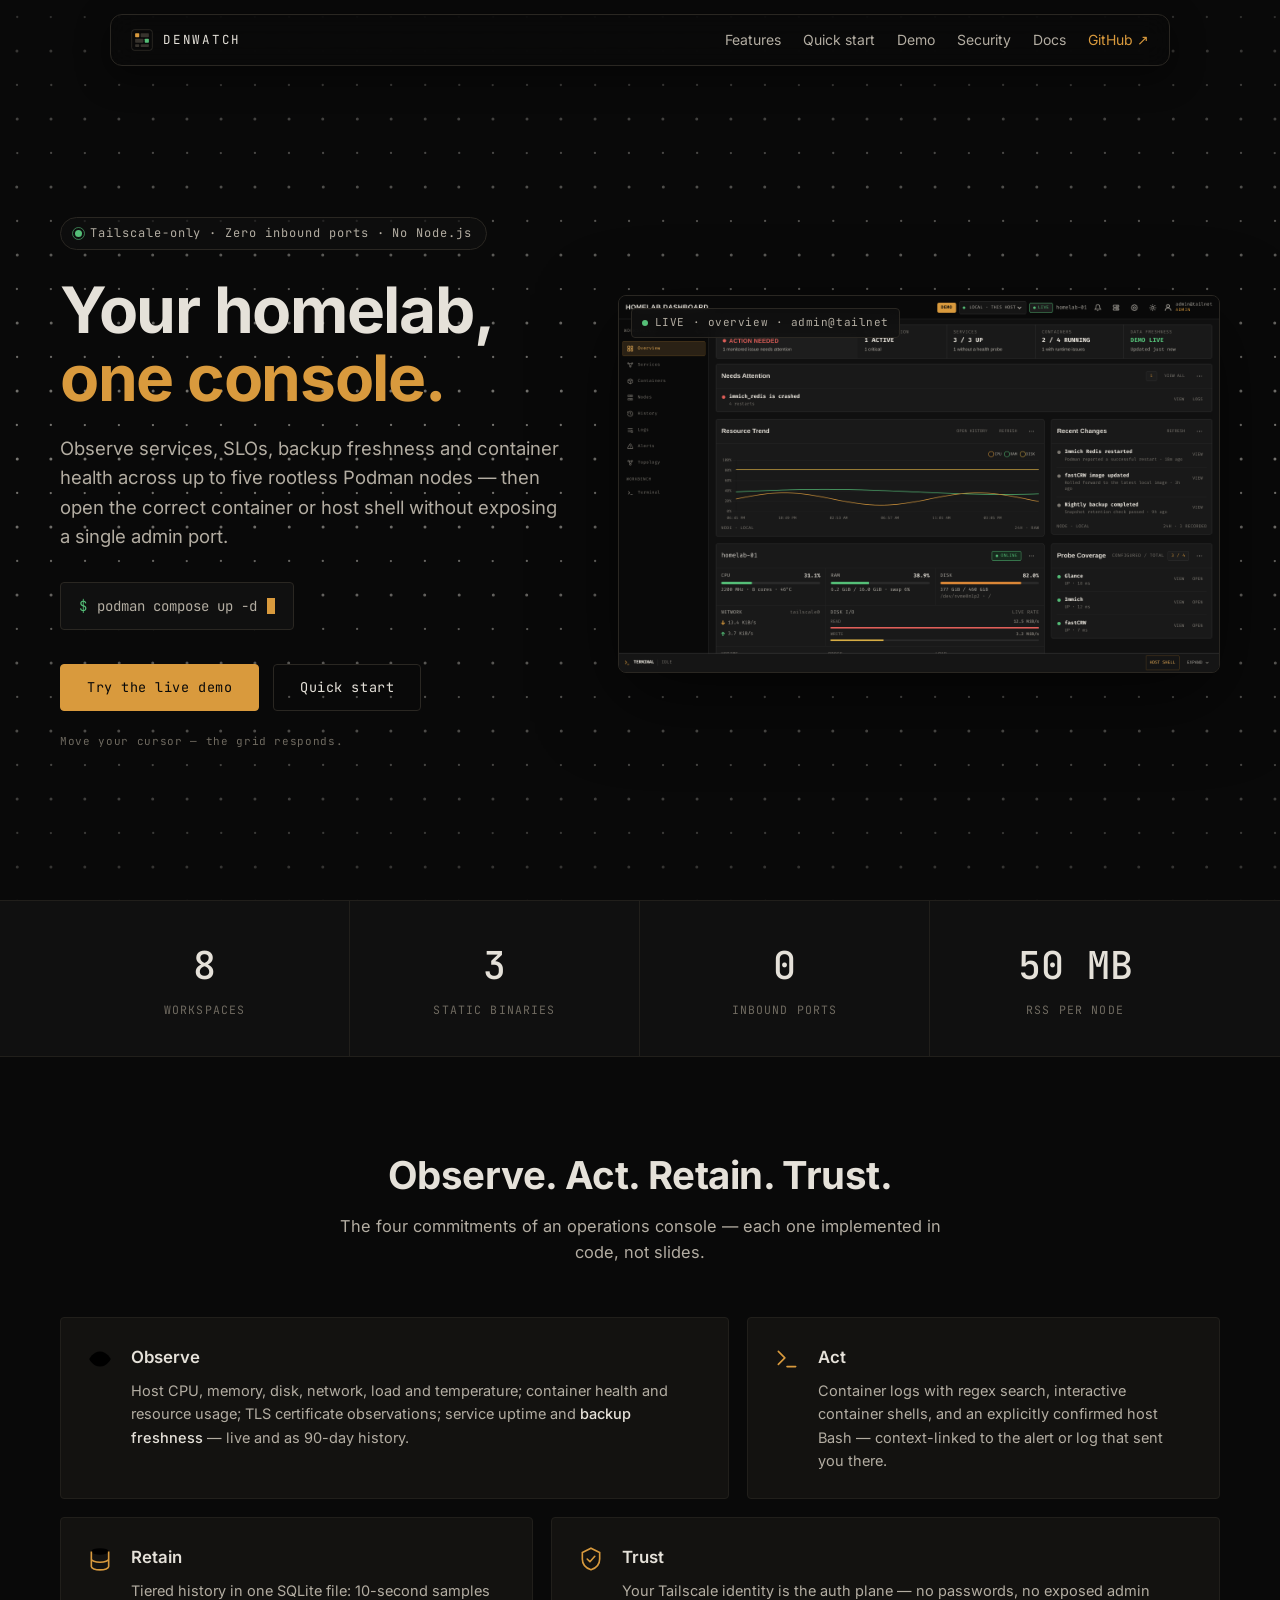
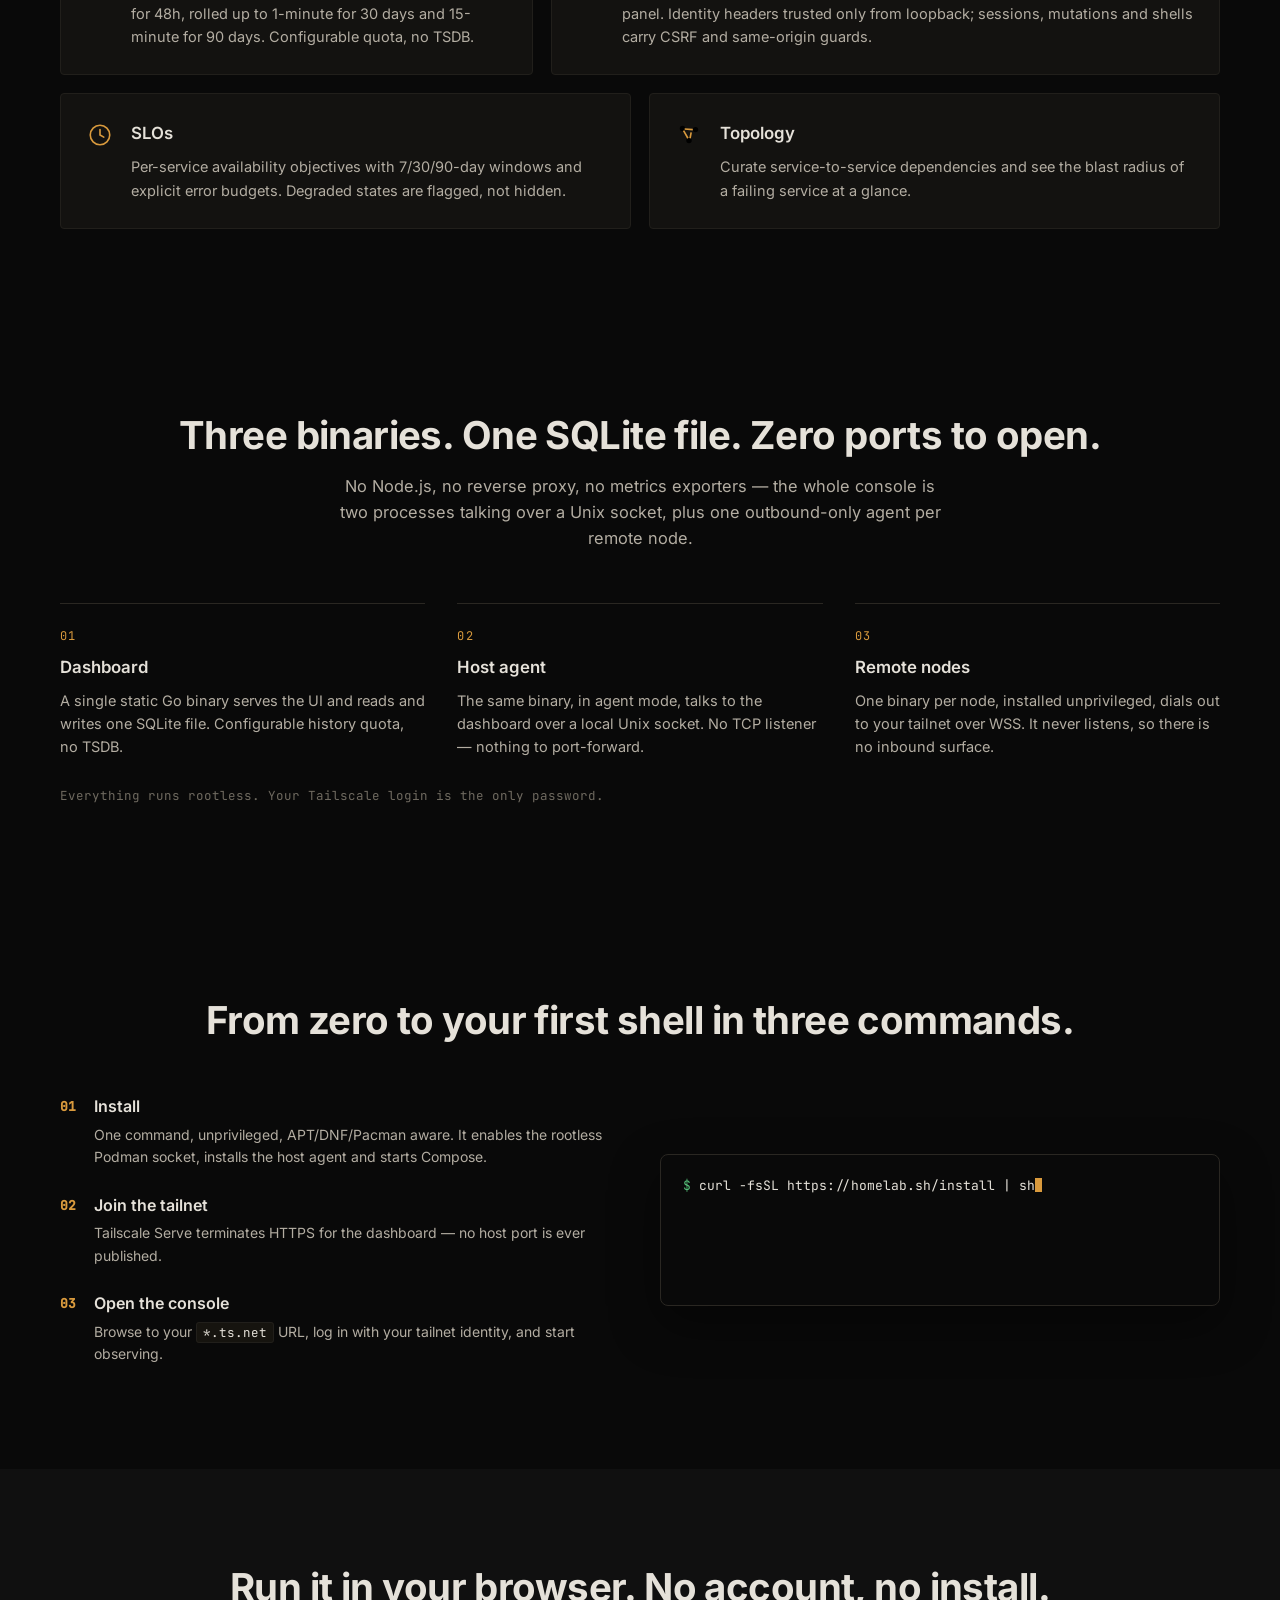
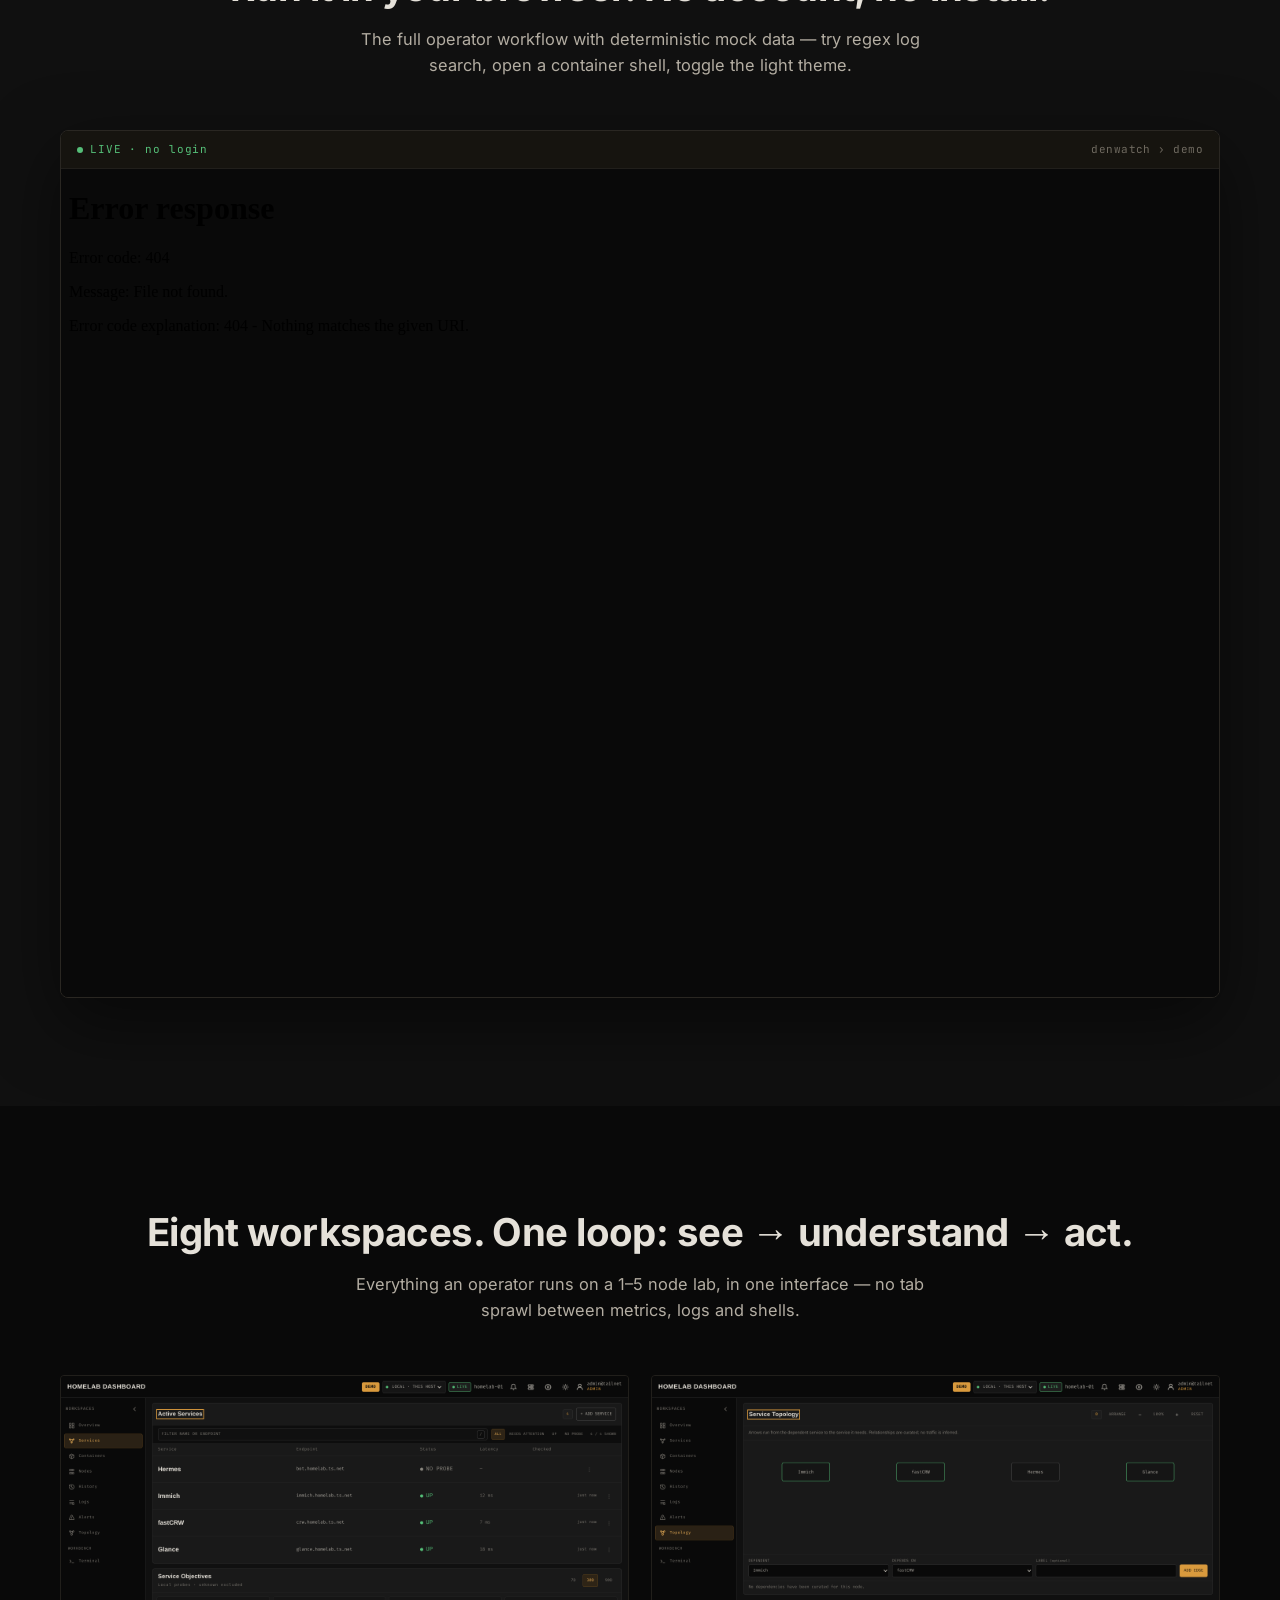
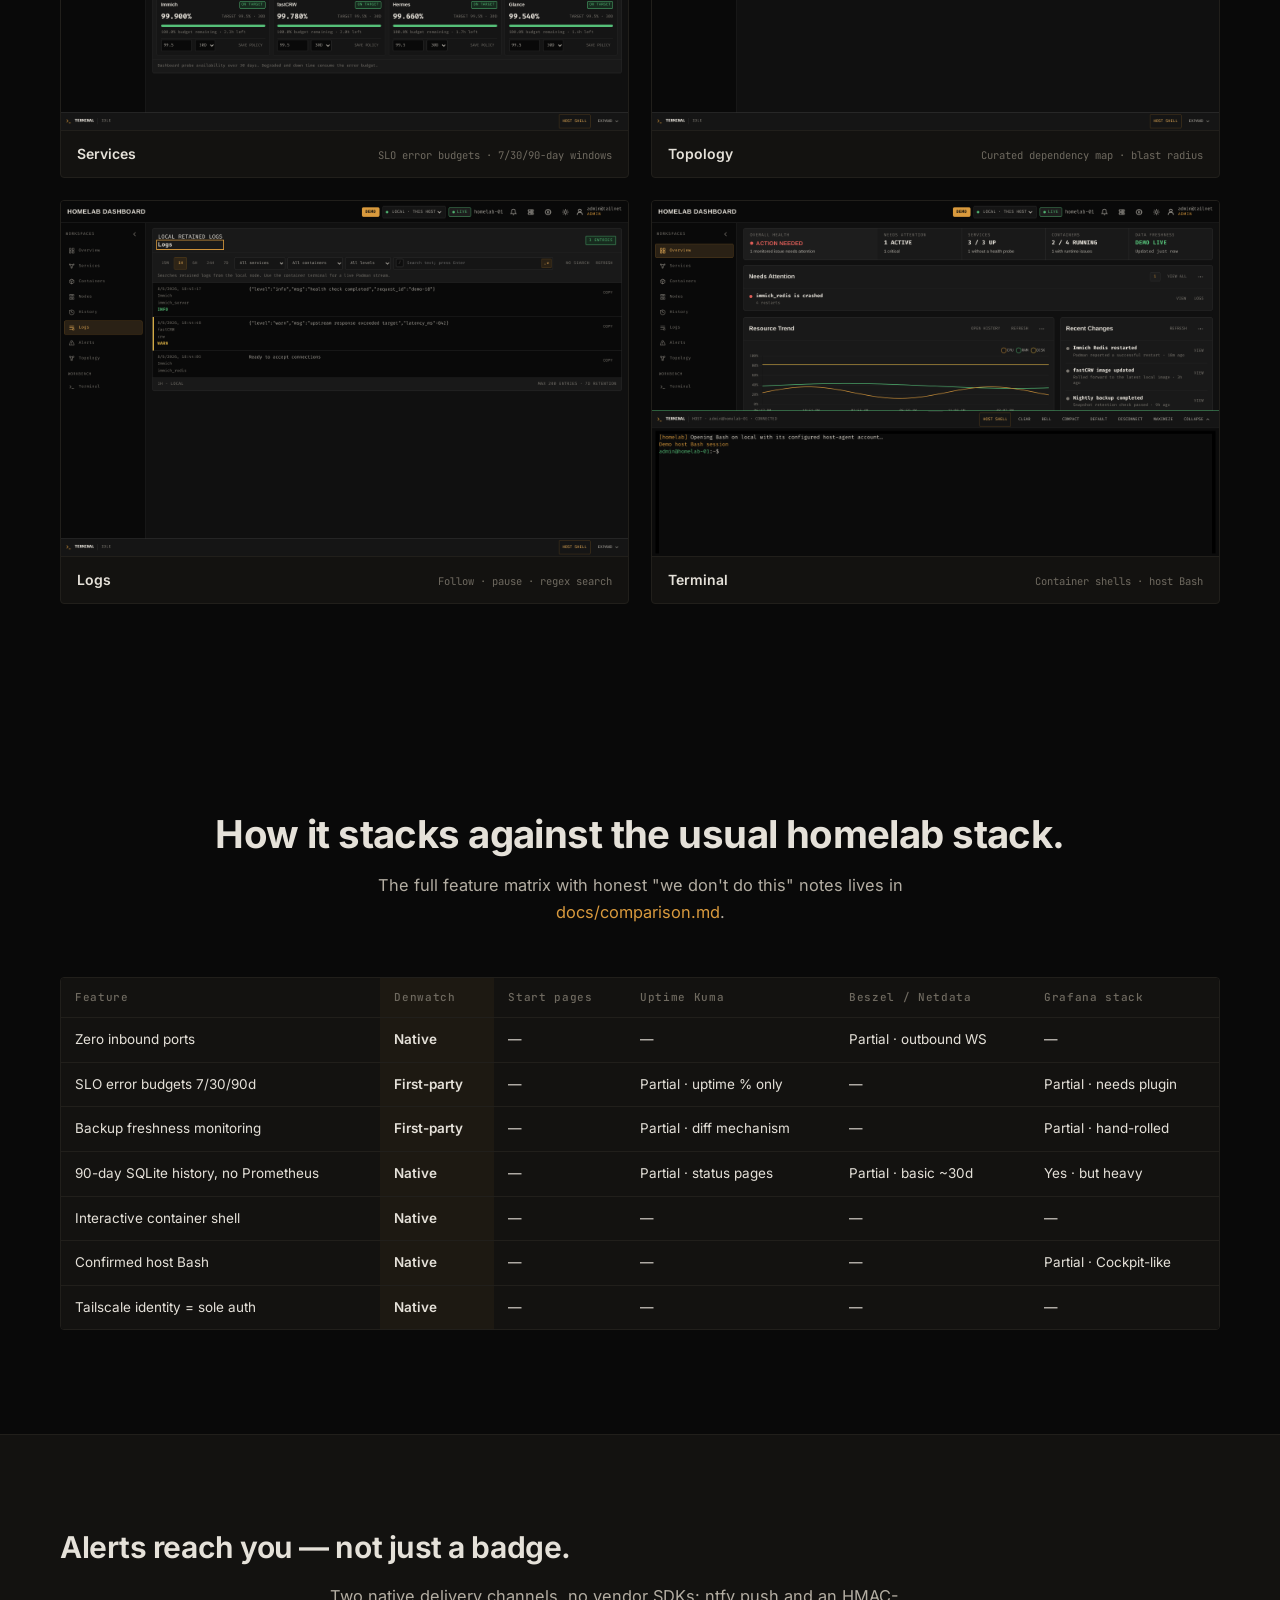
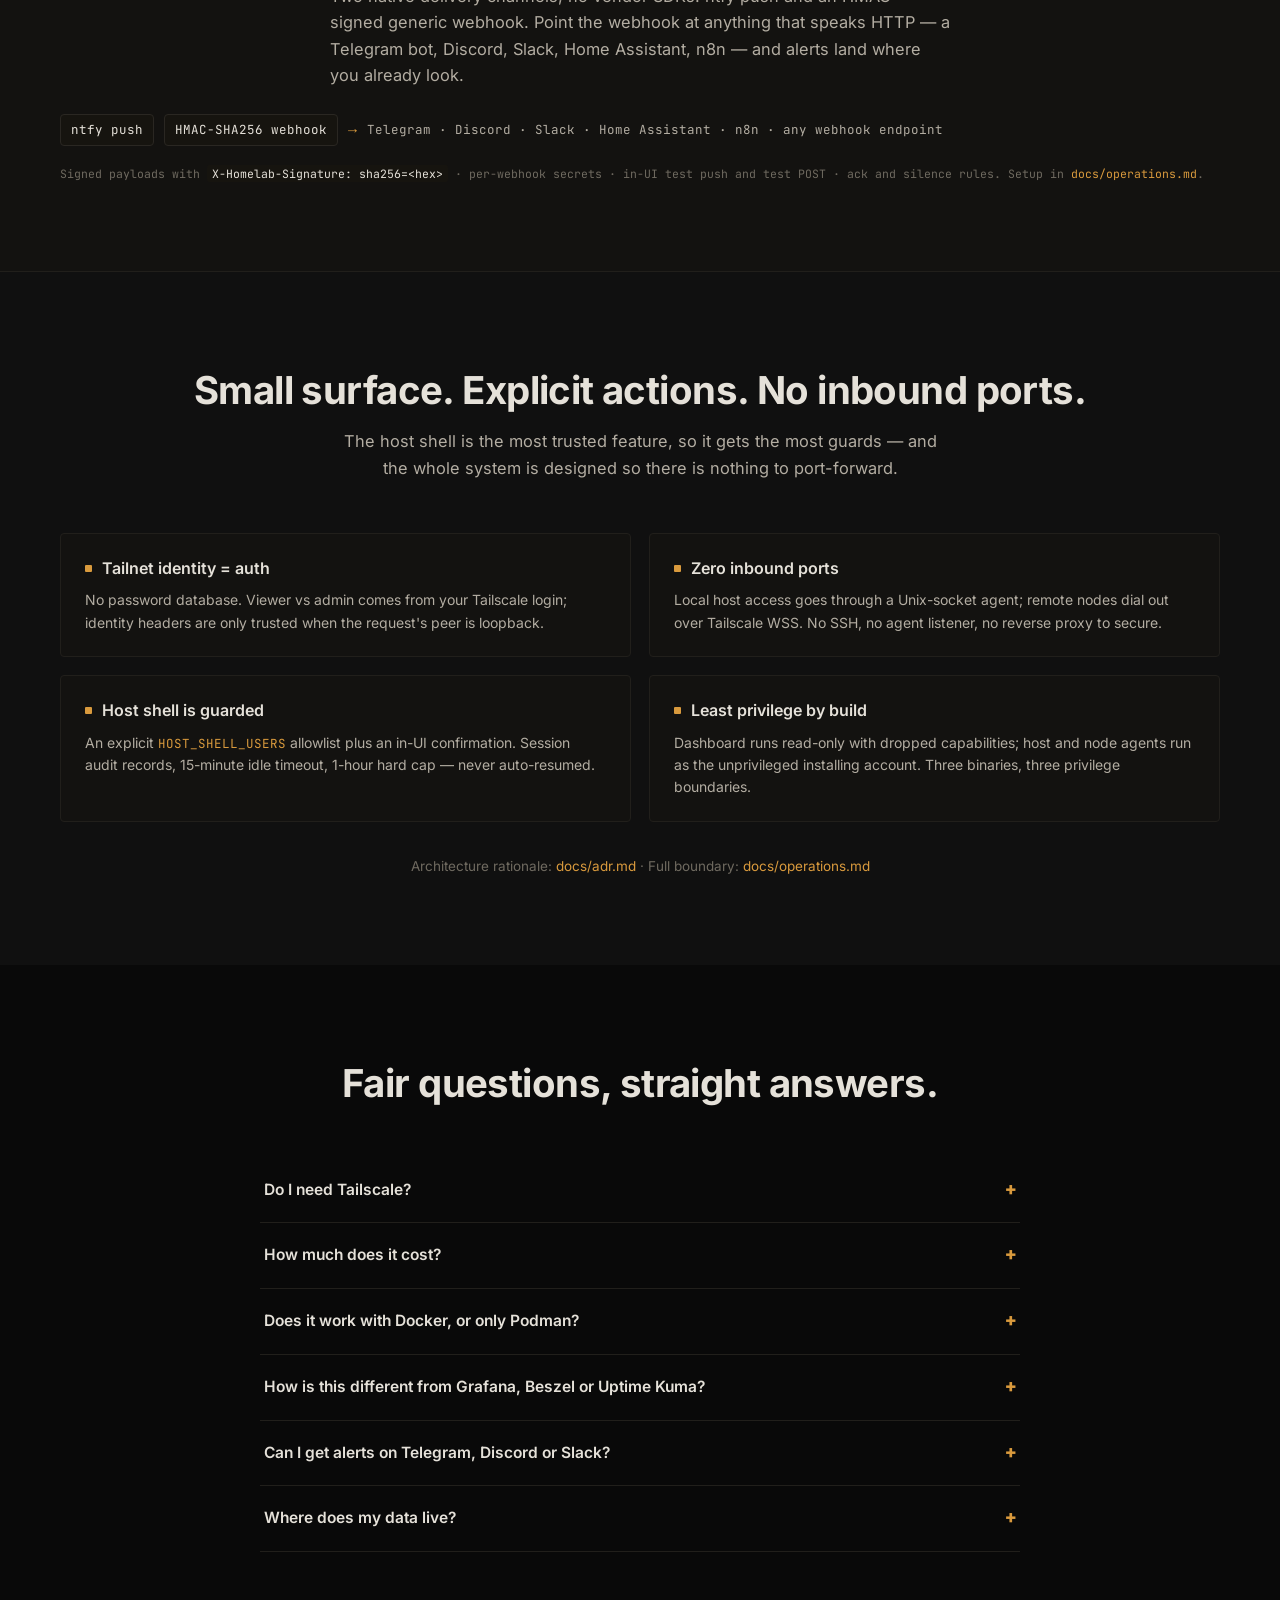
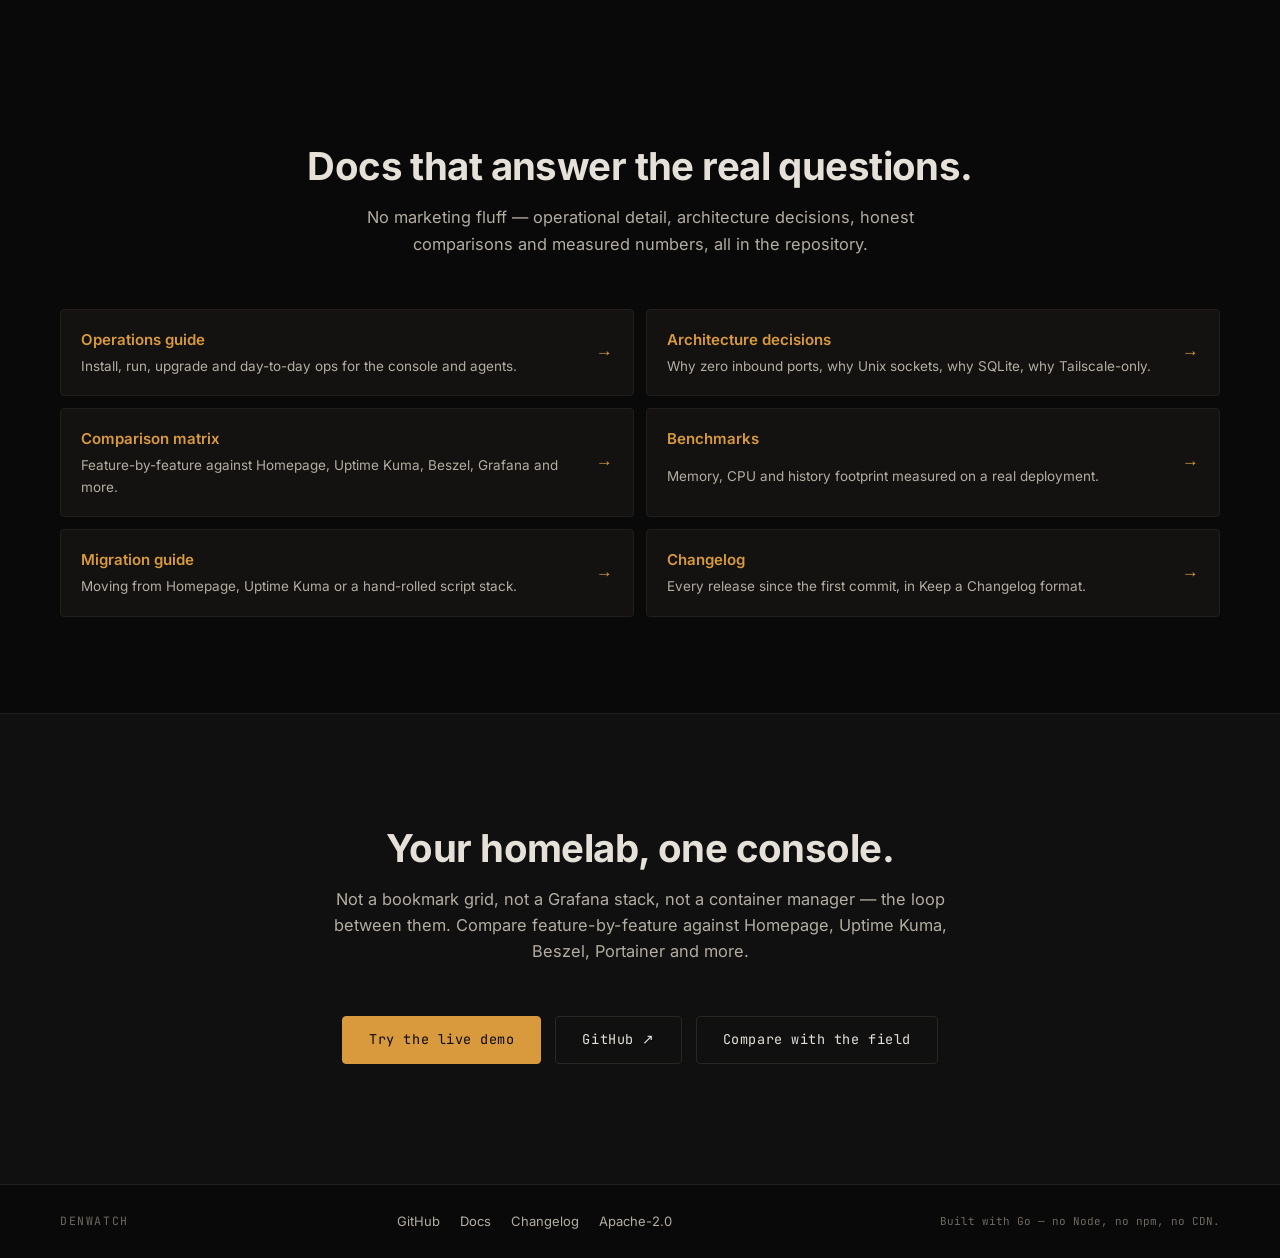
==== commit e8936f38: "feat(landing): complete marketing site with docs/changelog pages Landing (site/): full dev-tool stru" ====
--- a/site/index.html
+++ b/site/index.html
@@ -4,8 +4,8 @@
   <meta charset="utf-8">
   <meta name="viewport" content="width=device-width, initial-scale=1">
   <meta name="theme-color" content="#090909">
-  <meta name="description" content="HomeLab Dashboard — a Tailscale-only operations console for 1–5 rootless Podman nodes. Observe services, SLOs, backup freshness and container health, then open the correct shell — no inbound ports, no metrics stack.">
-  <title>HomeLab Dashboard · Your homelab, one console</title>
+  <meta name="description" content="Denwatch — a Tailscale-only operations console for 1–5 rootless Podman nodes. Observe services, SLOs, backup freshness and container health, then open the correct shell — no inbound ports, no metrics stack.">
+  <title>Denwatch · Your homelab, one console</title>
   <link rel="icon" href="data:image/svg+xml,%3Csvg xmlns='http://www.w3.org/2000/svg' viewBox='0 0 32 32'%3E%3Crect width='32' height='32' rx='4' fill='%23101010'/%3E%3Crect x='6' y='6' width='6' height='6' rx='1' fill='%23d99a3d'/%3E%3Crect x='14' y='6' width='12' height='6' rx='1' fill='%2337332d'/%3E%3Crect x='6' y='14' width='12' height='6' rx='1' fill='%2337332d'/%3E%3Crect x='20' y='14' width='6' height='6' rx='1' fill='%2355bf78'/%3E%3Crect x='6' y='22' width='6' height='4' rx='1' fill='%2337332d'/%3E%3Crect x='14' y='22' width='12' height='4' rx='1' fill='%2337332d'/%3E%3C/svg%3E">
   <link rel="stylesheet" href="css/style.css">
   <link rel="preload" href="fonts/inter-latin.woff2" as="font" type="font/woff2" crossorigin>
@@ -17,14 +17,14 @@
 <nav class="nav" id="nav">
   <a class="nav-brand" href="#top">
     <svg class="nav-mark" viewBox="0 0 32 32" aria-hidden="true"><rect x="1" y="1" width="30" height="30" rx="4" fill="none" stroke="#37332d"/><rect x="6" y="6" width="6" height="6" rx="1" fill="#d99a3d"/><rect x="14" y="6" width="12" height="6" rx="1" fill="#37332d"/><rect x="6" y="14" width="12" height="6" rx="1" fill="#37332d"/><rect x="20" y="14" width="6" height="6" rx="1" fill="#55bf78"/><rect x="6" y="22" width="6" height="4" rx="1" fill="#37332d"/><rect x="14" y="22" width="12" height="4" rx="1" fill="#37332d"/></svg>
-    <span class="nav-word">HOMELAB&nbsp;DASHBOARD</span>
+    <span class="nav-word">DENWATCH</span>
   </a>
   <div class="nav-links">
+    <a href="#features">Features</a>
+    <a href="#quickstart">Quick start</a>
     <a href="#demo">Demo</a>
-    <a href="#screenshots">Screenshots</a>
-    <a href="#features">Features</a>
     <a href="#security">Security</a>
-    <a href="#quickstart">Quick start</a>
+    <a href="docs.html">Docs</a>
     <a class="nav-gh" href="https://github.com/bnhminh1010/homelab-dashboard" target="_blank" rel="noopener">GitHub ↗</a>
   </div>
 </nav>
@@ -32,22 +32,23 @@
 <!-- ══════════════ HERO ══════════════ -->
 <header class="hero" id="top">
   <canvas class="hero-wave" id="wave" aria-hidden="true"></canvas>
-  <div class="hero-inner">
-    <p class="hero-badge"><span class="pulse"></span> Tailscale-only · Zero inbound ports · No Node.js</p>
-    <h1 class="hero-title">Your homelab,<br><em>one console.</em></h1>
-    <p class="hero-sub">Observe services, SLOs, backup freshness and container health across up to five rootless Podman nodes — then open the correct container or host shell without exposing a single admin port.</p>
-    <div class="hero-term" aria-hidden="true"><span class="t-prompt">$</span> podman compose up -d<span class="t-cursor"></span></div>
-    <div class="hero-cta">
-      <a class="btn btn-solid" href="#demo">Try the live demo</a>
-      <a class="btn btn-ghost" href="#quickstart">Quick start</a>
-    </div>
-    <p class="hero-hint">Move your cursor — the grid responds.</p>
-  </div>
-  <div class="hero-shot reveal">
-    <img src="screenshots/overview.png" alt="HomeLab Dashboard overview — live health, host metrics and 24-hour trend" loading="eager" width="2880" height="1800">
-    <div class="shot-label"><span class="dot-ok"></span>LIVE · overview · admin@tailnet</div>
-  </div>
-  <a class="scroll-hint" href="#kpi" aria-label="Scroll down"><svg viewBox="0 0 16 16" width="16" height="16" aria-hidden="true"><path d="M2 5l6 6 6-6" fill="none" stroke="currentColor" stroke-width="1.5"/></svg></a>
+  <div class="hero-grid">
+    <div class="hero-inner">
+      <p class="hero-badge"><span class="pulse"></span> Tailscale-only · Zero inbound ports · No Node.js</p>
+      <h1 class="hero-title">Your homelab,<br><span class="hero-accent">one console.</span></h1>
+      <p class="hero-sub">Observe services, SLOs, backup freshness and container health across up to five rootless Podman nodes — then open the correct container or host shell without exposing a single admin port.</p>
+      <div class="hero-term" aria-hidden="true"><span class="t-prompt">$</span> podman compose up -d<span class="t-cursor"></span></div>
+      <div class="hero-cta">
+        <a class="btn btn-solid" href="#demo">Try the live demo</a>
+        <a class="btn btn-ghost" href="#quickstart">Quick start</a>
+      </div>
+      <p class="hero-hint">Move your cursor — the grid responds.</p>
+    </div>
+    <div class="hero-shot">
+      <img src="screenshots/overview.png" alt="Denwatch overview — live health, host metrics and 24-hour trend" loading="eager" width="2880" height="1800">
+      <div class="shot-label"><span class="dot-ok"></span>LIVE · overview · admin@tailnet</div>
+    </div>
+  </div>
 </header>
 
 <!-- ══════════════ KPI STRIP ══════════════ -->
@@ -60,135 +61,246 @@
   </div>
 </section>
 
+<!-- ══════════════ FEATURES ══════════════ -->
+<section class="features" id="features">
+  <div class="section-head">
+    <h2>Observe. Act. Retain. Trust.</h2>
+    <p class="section-sub">The four commitments of an operations console — each one implemented in code, not slides.</p>
+  </div>
+  <div class="feat-grid">
+    <article class="feat-card feat-wide">
+      <svg class="feat-icon" viewBox="0 0 24 24" aria-hidden="true"><path d="M2 12s3.5-7 10-7 10 7 10 7-3.5 7-10 7-10-7-10-7z"/><circle cx="12" cy="12" r="3"/></svg>
+      <div><h3>Observe</h3>
+      <p>Host CPU, memory, disk, network, load and temperature; container health and resource usage; TLS certificate observations; service uptime and <b>backup freshness</b> — live and as 90-day history.</p></div>
+    </article>
+    <article class="feat-card">
+      <svg class="feat-icon" viewBox="0 0 24 24" aria-hidden="true"><path d="M4 17l6-6-6-6M12 19h8" fill="none" stroke="currentColor" stroke-width="1.5" stroke-linecap="round" stroke-linejoin="round"/></svg>
+      <div><h3>Act</h3>
+      <p>Container logs with regex search, interactive container shells, and an explicitly confirmed host Bash — context-linked to the alert or log that sent you there.</p></div>
+    </article>
+    <article class="feat-card">
+      <svg class="feat-icon" viewBox="0 0 24 24" aria-hidden="true"><ellipse cx="12" cy="5" rx="8" ry="3"/><path d="M4 5v14c0 1.7 3.6 3 8 3s8-1.3 8-3V5M4 12c0 1.7 3.6 3 8 3s8-1.3 8-3" fill="none" stroke="currentColor" stroke-width="1.5"/></svg>
+      <div><h3>Retain</h3>
+      <p>Tiered history in one SQLite file: 10-second samples for 48h, rolled up to 1-minute for 30 days and 15-minute for 90 days. Configurable quota, no TSDB.</p></div>
+    </article>
+    <article class="feat-card feat-wide">
+      <svg class="feat-icon" viewBox="0 0 24 24" aria-hidden="true"><path d="M12 2l8 4v6c0 5-3.5 8.5-8 10-4.5-1.5-8-5-8-10V6l8-4z" fill="none" stroke="currentColor" stroke-width="1.5"/><path d="M8.5 12l2.5 2.5 4.5-5" fill="none" stroke="currentColor" stroke-width="1.5" stroke-linecap="round" stroke-linejoin="round"/></svg>
+      <div><h3>Trust</h3>
+      <p>Your Tailscale identity is the auth plane — no passwords, no exposed admin panel. Identity headers trusted only from loopback; sessions, mutations and shells carry CSRF and same-origin guards.</p></div>
+    </article>
+    <article class="feat-card">
+      <svg class="feat-icon" viewBox="0 0 24 24" aria-hidden="true"><path d="M12 3a9 9 0 100 18 9 9 0 000-18z" fill="none" stroke="currentColor" stroke-width="1.5"/><path d="M12 7v5l3.5 2" fill="none" stroke="currentColor" stroke-width="1.5" stroke-linecap="round"/></svg>
+      <div><h3>SLOs</h3>
+      <p>Per-service availability objectives with 7/30/90-day windows and explicit error budgets. Degraded states are flagged, not hidden.</p></div>
+    </article>
+    <article class="feat-card">
+      <svg class="feat-icon" viewBox="0 0 24 24" aria-hidden="true"><circle cx="6" cy="6" r="2.5"/><circle cx="18" cy="7" r="2.5"/><circle cx="12" cy="17" r="2.5"/><path d="M8 6.5l7.5.5M7 8l4 7M14 9.5l-1 5.5" fill="none" stroke="currentColor" stroke-width="1.5"/></svg>
+      <div><h3>Topology</h3>
+      <p>Curate service-to-service dependencies and see the blast radius of a failing service at a glance.</p></div>
+    </article>
+  </div>
+</section>
+
+
+<!-- ══════════════ HOW IT WORKS ══════════════ -->
+<section class="how" id="how">
+  <div class="section-head">
+    <h2>Three binaries. One SQLite file. Zero ports to open.</h2>
+    <p class="section-sub">No Node.js, no reverse proxy, no metrics exporters — the whole console is two processes talking over a Unix socket, plus one outbound-only agent per remote node.</p>
+  </div>
+  <div class="how-grid">
+    <article class="how-card">
+      <span class="how-num">01</span>
+      <h3>Dashboard</h3>
+      <p>A single static Go binary serves the UI and reads and writes one SQLite file. Configurable history quota, no TSDB.</p>
+    </article>
+    <article class="how-card">
+      <span class="how-num">02</span>
+      <h3>Host agent</h3>
+      <p>The same binary, in agent mode, talks to the dashboard over a local Unix socket. No TCP listener — nothing to port-forward.</p>
+    </article>
+    <article class="how-card">
+      <span class="how-num">03</span>
+      <h3>Remote nodes</h3>
+      <p>One binary per node, installed unprivileged, dials out to your tailnet over WSS. It never listens, so there is no inbound surface.</p>
+    </article>
+  </div>
+  <p class="how-note">Everything runs rootless. Your Tailscale login is the only password.</p>
+</section>
+
+<!-- ══════════════ QUICKSTART ══════════════ -->
+<section class="quickstart" id="quickstart">
+  <div class="section-head">
+    <h2>From zero to your first shell in three commands.</h2>
+  </div>
+  <div class="qs-grid">
+    <ol class="qs-steps">
+      <li><b>01</b><div><h3>Install</h3><p>One command, unprivileged, APT/DNF/Pacman aware. It enables the rootless Podman socket, installs the host agent and starts Compose.</p></div></li>
+      <li><b>02</b><div><h3>Join the tailnet</h3><p>Tailscale Serve terminates HTTPS for the dashboard — no host port is ever published.</p></div></li>
+      <li><b>03</b><div><h3>Open the console</h3><p>Browse to your <code>*.ts.net</code> URL, log in with your tailnet identity, and start observing.</p></div></li>
+    </ol>
+    <div class="qs-term">
+      <pre id="typer" aria-hidden="true"></pre>
+    </div>
+  </div>
+</section>
+
 <!-- ══════════════ LIVE DEMO ══════════════ -->
 <section class="demo" id="demo">
-  <div class="section-head reveal">
-    <p class="section-eyebrow">Live demo</p>
+  <div class="section-head">
     <h2>Run it in your browser. No account, no install.</h2>
     <p class="section-sub">The full operator workflow with deterministic mock data — try regex log search, open a container shell, toggle the light theme.</p>
   </div>
-  <div class="demo-frame reveal">
-    <div class="demo-bar"><span class="dot dot-r"></span><span class="dot dot-y"></span><span class="dot dot-g"></span><span class="demo-url">homelab-dashboard › demo</span><span class="demo-live">LIVE · no login</span></div>
-    <iframe src="app/?demo=1" title="HomeLab Dashboard interactive demo" loading="lazy"></iframe>
+  <div class="demo-frame">
+    <div class="demo-bar"><span class="demo-live"><span class="dot-ok"></span>LIVE · no login</span><span class="demo-url">denwatch › demo</span></div>
+    <iframe src="app/?demo=1" title="Denwatch interactive demo" loading="lazy"></iframe>
   </div>
 </section>
 
 <!-- ══════════════ SCREENSHOTS ══════════════ -->
 <section class="shots" id="screenshots">
-  <div class="section-head reveal">
-    <p class="section-eyebrow">Workspaces</p>
+  <div class="section-head">
     <h2>Eight workspaces. One loop: see → understand → act.</h2>
     <p class="section-sub">Everything an operator runs on a 1–5 node lab, in one interface — no tab sprawl between metrics, logs and shells.</p>
   </div>
   <div class="shots-grid">
-    <figure class="shot-card reveal"><img src="screenshots/services.png" alt="Services workspace with per-service SLO error budgets" loading="lazy"><figcaption><b>Services</b><span>SLO error budgets · 7/30/90-day</span></figcaption></figure>
-    <figure class="shot-card reveal"><img src="screenshots/containers.png" alt="Container inventory with logs and interactive shells" loading="lazy"><figcaption><b>Containers</b><span>Inventory · logs · shells</span></figcaption></figure>
-    <figure class="shot-card reveal"><img src="screenshots/history.png" alt="History workspace with 90-day charts" loading="lazy"><figcaption><b>History</b><span>90-day rollup · change timeline</span></figcaption></figure>
-    <figure class="shot-card reveal"><img src="screenshots/logs-regex.png" alt="Logs workspace with regex search" loading="lazy"><figcaption><b>Logs</b><span>Follow · pause · regex search</span></figcaption></figure>
-    <figure class="shot-card reveal"><img src="screenshots/topology.png" alt="Service topology showing curated dependencies" loading="lazy"><figcaption><b>Topology</b><span>Curated dependency map</span></figcaption></figure>
-    <figure class="shot-card reveal"><img src="screenshots/alerts.png" alt="Alert center with acknowledge and silence controls" loading="lazy"><figcaption><b>Alerts</b><span>Ack · silence · ntfy · webhook</span></figcaption></figure>
-    <figure class="shot-card reveal"><img src="screenshots/terminal.png" alt="Terminal workbench with an interactive host shell" loading="lazy"><figcaption><b>Terminal</b><span>Container shells · host Bash</span></figcaption></figure>
-    <figure class="shot-card reveal"><img src="screenshots/nodes.png" alt="Nodes workspace for remote fleet management" loading="lazy"><figcaption><b>Nodes</b><span>Remote fleet · enroll tokens</span></figcaption></figure>
-    <figure class="shot-card reveal"><img src="screenshots/overview-light.png" alt="The same graphite workspace in the optional light theme" loading="lazy"><figcaption><b>Light theme</b><span>Graphite or paper — your call</span></figcaption></figure>
-  </div>
-</section>
-
-<!-- ══════════════ FEATURES ══════════════ -->
-<section class="features" id="features">
-  <div class="section-head reveal">
-    <p class="section-eyebrow">Capabilities</p>
-    <h2>Observe. Act. Retain. Trust.</h2>
-    <p class="section-sub">The four commitments of an operations console — each one implemented in code, not slides.</p>
-  </div>
-  <div class="feat-grid">
-    <article class="feat-card feat-wide reveal">
-      <svg class="feat-icon" viewBox="0 0 24 24" aria-hidden="true"><path d="M2 12s3.5-7 10-7 10 7 10 7-3.5 7-10 7-10-7-10-7z"/><circle cx="12" cy="12" r="3"/></svg>
-      <h3>Observe</h3>
-      <p>Host CPU, memory, disk, network, load and temperature; container health and resource usage; TLS certificate observations; service uptime and <b>backup freshness</b> — live and as 90-day history.</p>
-    </article>
-    <article class="feat-card reveal">
-      <svg class="feat-icon" viewBox="0 0 24 24" aria-hidden="true"><path d="M4 17l6-6-6-6M12 19h8" fill="none" stroke="currentColor" stroke-width="1.5" stroke-linecap="round" stroke-linejoin="round"/></svg>
-      <h3>Act</h3>
-      <p>Container logs with regex search, interactive container shells, and an explicitly confirmed host Bash — context-linked to the alert or log that sent you there.</p>
-    </article>
-    <article class="feat-card reveal">
-      <svg class="feat-icon" viewBox="0 0 24 24" aria-hidden="true"><ellipse cx="12" cy="5" rx="8" ry="3"/><path d="M4 5v14c0 1.7 3.6 3 8 3s8-1.3 8-3V5M4 12c0 1.7 3.6 3 8 3s8-1.3 8-3" fill="none" stroke="currentColor" stroke-width="1.5"/></svg>
-      <h3>Retain</h3>
-      <p>Tiered history in one SQLite file: 10-second samples for 48h, rolled up to 1-minute for 30 days and 15-minute for 90 days. Configurable quota, no TSDB.</p>
-    </article>
-    <article class="feat-card feat-wide reveal">
-      <svg class="feat-icon" viewBox="0 0 24 24" aria-hidden="true"><path d="M12 2l8 4v6c0 5-3.5 8.5-8 10-4.5-1.5-8-5-8-10V6l8-4z" fill="none" stroke="currentColor" stroke-width="1.5"/><path d="M8.5 12l2.5 2.5 4.5-5" fill="none" stroke="currentColor" stroke-width="1.5" stroke-linecap="round" stroke-linejoin="round"/></svg>
-      <h3>Trust</h3>
-      <p>Your Tailscale identity is the auth plane — no passwords, no exposed admin panel. Identity headers trusted only from loopback; sessions, mutations and shells carry CSRF and same-origin guards.</p>
-    </article>
-    <article class="feat-card reveal">
-      <svg class="feat-icon" viewBox="0 0 24 24" aria-hidden="true"><path d="M12 3a9 9 0 100 18 9 9 0 000-18z" fill="none" stroke="currentColor" stroke-width="1.5"/><path d="M12 7v5l3.5 2" fill="none" stroke="currentColor" stroke-width="1.5" stroke-linecap="round"/></svg>
-      <h3>SLOs</h3>
-      <p>Per-service availability objectives with 7/30/90-day windows and explicit error budgets. Degraded states are flagged, not hidden.</p>
-    </article>
-    <article class="feat-card reveal">
-      <svg class="feat-icon" viewBox="0 0 24 24" aria-hidden="true"><circle cx="6" cy="6" r="2.5"/><circle cx="18" cy="7" r="2.5"/><circle cx="12" cy="17" r="2.5"/><path d="M8 6.5l7.5.5M7 8l4 7M14 9.5l-1 5.5" fill="none" stroke="currentColor" stroke-width="1.5"/></svg>
-      <h3>Topology</h3>
-      <p>Curate service-to-service dependencies and see the blast radius of a failing service at a glance.</p>
-    </article>
+    <figure class="shot-card"><img src="screenshots/services.png" alt="Services workspace with per-service SLO error budgets" loading="lazy" width="2880" height="1800"><figcaption><b>Services</b><span>SLO error budgets · 7/30/90-day windows</span></figcaption></figure>
+    <figure class="shot-card"><img src="screenshots/topology.png" alt="Service topology showing curated dependencies" loading="lazy" width="2880" height="1800"><figcaption><b>Topology</b><span>Curated dependency map · blast radius</span></figcaption></figure>
+    <figure class="shot-card"><img src="screenshots/logs-regex.png" alt="Logs workspace with regex search" loading="lazy" width="2880" height="1800"><figcaption><b>Logs</b><span>Follow · pause · regex search</span></figcaption></figure>
+    <figure class="shot-card"><img src="screenshots/terminal.png" alt="Terminal workbench with an interactive host shell" loading="lazy" width="2880" height="1800"><figcaption><b>Terminal</b><span>Container shells · host Bash</span></figcaption></figure>
+  </div>
+</section>
+
+<!-- ══════════════ COMPARISON ══════════════ -->
+<section class="compare" id="compare">
+  <div class="section-head">
+    <h2>How it stacks against the usual homelab stack.</h2>
+    <p class="section-sub">The full feature matrix with honest "we don't do this" notes lives in <a href="https://github.com/bnhminh1010/homelab-dashboard/blob/main/docs/comparison.md" target="_blank" rel="noopener">docs/comparison.md</a>.</p>
+  </div>
+  <div class="cmp-wrap">
+    <table class="cmp-table">
+      <thead>
+        <tr><th>Feature</th><th class="cmp-own">Denwatch</th><th>Start pages</th><th>Uptime Kuma</th><th>Beszel / Netdata</th><th>Grafana stack</th></tr>
+      </thead>
+      <tbody>
+        <tr><td>Zero inbound ports</td><td class="cmp-own">Native</td><td>—</td><td>—</td><td>Partial · outbound WS</td><td>—</td></tr>
+        <tr><td>SLO error budgets 7/30/90d</td><td class="cmp-own">First-party</td><td>—</td><td>Partial · uptime % only</td><td>—</td><td>Partial · needs plugin</td></tr>
+        <tr><td>Backup freshness monitoring</td><td class="cmp-own">First-party</td><td>—</td><td>Partial · diff mechanism</td><td>—</td><td>Partial · hand-rolled</td></tr>
+        <tr><td>90-day SQLite history, no Prometheus</td><td class="cmp-own">Native</td><td>—</td><td>Partial · status pages</td><td>Partial · basic ~30d</td><td>Yes · but heavy</td></tr>
+        <tr><td>Interactive container shell</td><td class="cmp-own">Native</td><td>—</td><td>—</td><td>—</td><td>—</td></tr>
+        <tr><td>Confirmed host Bash</td><td class="cmp-own">Native</td><td>—</td><td>—</td><td>—</td><td>Partial · Cockpit-like</td></tr>
+        <tr><td>Tailscale identity = sole auth</td><td class="cmp-own">Native</td><td>—</td><td>—</td><td>—</td><td>—</td></tr>
+      </tbody>
+    </table>
+  </div>
+</section>
+
+<!-- ══════════════ ALERTS ══════════════ -->
+<section class="alerts">
+  <div class="alerts-inner">
+    <div class="alerts-head">
+      <h2>Alerts reach you — not just a badge.</h2>
+      <p class="section-sub">Two native delivery channels, no vendor SDKs: ntfy push and an HMAC-signed generic webhook. Point the webhook at anything that speaks HTTP — a Telegram bot, Discord, Slack, Home Assistant, n8n — and alerts land where you already look.</p>
+    </div>
+    <div class="alerts-ch">
+      <span class="alerts-chip">ntfy push</span>
+      <span class="alerts-chip">HMAC-SHA256 webhook</span>
+      <span class="alerts-arrow">→</span>
+      <span class="alerts-target">Telegram · Discord · Slack · Home Assistant · n8n · any webhook endpoint</span>
+    </div>
+    <p class="alerts-note">Signed payloads with <code>X-Homelab-Signature: sha256=&lt;hex&gt;</code> · per-webhook secrets · in-UI test push and test POST · ack and silence rules. Setup in <a href="https://github.com/bnhminh1010/homelab-dashboard/blob/main/docs/operations.md" target="_blank" rel="noopener">docs/operations.md</a>.</p>
   </div>
 </section>
 
 <!-- ══════════════ SECURITY ══════════════ -->
 <section class="security" id="security">
-  <div class="section-head reveal">
-    <p class="section-eyebrow">Security boundary</p>
+  <div class="section-head">
     <h2>Small surface. Explicit actions. No inbound ports.</h2>
     <p class="section-sub">The host shell is the most trusted feature, so it gets the most guards — and the whole system is designed so there is nothing to port-forward.</p>
   </div>
   <div class="sec-grid">
-    <article class="sec-card reveal">
-      <h3>Tailnet identity = auth</h3>
+    <article class="sec-card">
+      <h3><span class="sec-mark"></span>Tailnet identity = auth</h3>
       <p>No password database. Viewer vs admin comes from your Tailscale login; identity headers are only trusted when the request's peer is loopback.</p>
     </article>
-    <article class="sec-card reveal">
-      <h3>Zero inbound ports</h3>
+    <article class="sec-card">
+      <h3><span class="sec-mark"></span>Zero inbound ports</h3>
       <p>Local host access goes through a Unix-socket agent; remote nodes dial out over Tailscale WSS. No SSH, no agent listener, no reverse proxy to secure.</p>
     </article>
-    <article class="sec-card reveal">
-      <h3>Host shell is guarded</h3>
+    <article class="sec-card">
+      <h3><span class="sec-mark"></span>Host shell is guarded</h3>
       <p>An explicit <code>HOST_SHELL_USERS</code> allowlist plus an in-UI confirmation. Session audit records, 15-minute idle timeout, 1-hour hard cap — never auto-resumed.</p>
     </article>
-    <article class="sec-card reveal">
-      <h3>Least privilege by build</h3>
+    <article class="sec-card">
+      <h3><span class="sec-mark"></span>Least privilege by build</h3>
       <p>Dashboard runs read-only with dropped capabilities; host and node agents run as the unprivileged installing account. Three binaries, three privilege boundaries.</p>
     </article>
   </div>
-  <p class="sec-link reveal">Architecture rationale: <a href="https://github.com/bnhminh1010/homelab-dashboard/blob/main/docs/adr.md" target="_blank" rel="noopener">docs/adr.md</a> · Full boundary: <a href="https://github.com/bnhminh1010/homelab-dashboard/blob/main/docs/operations.md" target="_blank" rel="noopener">docs/operations.md</a></p>
-</section>
-
-<!-- ══════════════ QUICKSTART ══════════════ -->
-<section class="quickstart" id="quickstart">
-  <div class="section-head reveal">
-    <p class="section-eyebrow">Quick start</p>
-    <h2>From zero to your first shell in three commands.</h2>
-  </div>
-  <div class="qs-grid">
-    <ol class="qs-steps">
-      <li class="reveal"><b>01</b><div><h3>Install</h3><p>One command, unprivileged, APT/DNF/Pacman aware. It enables the rootless Podman socket, installs the host agent and starts Compose.</p></div></li>
-      <li class="reveal"><b>02</b><div><h3>Join the tailnet</h3><p>Tailscale Serve terminates HTTPS for the dashboard — no host port is ever published.</p></div></li>
-      <li class="reveal"><b>03</b><div><h3>Open the console</h3><p>Browse to your <code>*.ts.net</code> URL, log in with your tailnet identity, and start observing.</p></div></li>
-    </ol>
-    <div class="qs-term reveal">
-      <div class="term-bar"><span class="dot dot-r"></span><span class="dot dot-y"></span><span class="dot dot-g"></span><span class="term-title">bash — homelab</span></div>
-      <pre id="typer" aria-hidden="true"></pre>
-    </div>
+  <p class="sec-link">Architecture rationale: <a href="https://github.com/bnhminh1010/homelab-dashboard/blob/main/docs/adr.md" target="_blank" rel="noopener">docs/adr.md</a> · Full boundary: <a href="https://github.com/bnhminh1010/homelab-dashboard/blob/main/docs/operations.md" target="_blank" rel="noopener">docs/operations.md</a></p>
+</section>
+
+<!-- ══════════════ FAQ ══════════════ -->
+<section class="faq" id="faq">
+  <div class="section-head">
+    <h2>Fair questions, straight answers.</h2>
+  </div>
+  <div class="faq-list">
+    <details class="faq-item"><summary>Do I need Tailscale?</summary><p>Yes — your tailnet identity is the auth plane, so there is no password database to secure. Tailscale's free tier covers a personal tailnet with 100 devices.</p></details>
+    <details class="faq-item"><summary>How much does it cost?</summary><p>Nothing. Apache-2.0, one static Go binary, one SQLite file. No SaaS, no licence keys, no telemetry.</p></details>
+    <details class="faq-item"><summary>Does it work with Docker, or only Podman?</summary><p>Container health, stats, logs and shells are built against the rootless Podman socket. If you run Docker, the container workspaces won't have a socket to talk to.</p></details>
+    <details class="faq-item"><summary>How is this different from Grafana, Beszel or Uptime Kuma?</summary><p>Those are point tools — metrics, monitoring or availability. This console closes the loop: see the alert, open the right log, drop into the right shell, all in one place, with zero inbound ports. See the <a href="https://github.com/bnhminh1010/homelab-dashboard/blob/main/docs/comparison.md" target="_blank" rel="noopener">full comparison</a>.</p></details>
+    <details class="faq-item"><summary>Can I get alerts on Telegram, Discord or Slack?</summary><p>Yes — via the HMAC-signed webhook channel. The dashboard POSTs a versioned JSON payload to any HTTPS endpoint, so you forward it to your own bot, n8n flow or Home Assistant automation. Native ntfy push is also built in; we deliberately ship two channels instead of fifty SDKs.</p></details>
+    <details class="faq-item"><summary>Where does my data live?</summary><p>One SQLite file on the dashboard host. History is rolled up in three tiers — 10s samples for 48h, 1-minute for 30 days, 15-minute for 90 days — with a configurable quota.</p></details>
+  </div>
+</section>
+
+<!-- ══════════════ DOCS ══════════════ -->
+<section class="docs" id="docs">
+  <div class="section-head">
+    <h2>Docs that answer the real questions.</h2>
+    <p class="section-sub">No marketing fluff — operational detail, architecture decisions, honest comparisons and measured numbers, all in the repository.</p>
+  </div>
+  <div class="docs-grid">
+    <a class="doc-link" href="https://github.com/bnhminh1010/homelab-dashboard/blob/main/docs/operations.md" target="_blank" rel="noopener">
+      <span class="doc-title">Operations guide</span>
+      <span class="doc-desc">Install, run, upgrade and day-to-day ops for the console and agents.</span>
+      <span class="doc-arrow">→</span>
+    </a>
+    <a class="doc-link" href="https://github.com/bnhminh1010/homelab-dashboard/blob/main/docs/adr.md" target="_blank" rel="noopener">
+      <span class="doc-title">Architecture decisions</span>
+      <span class="doc-desc">Why zero inbound ports, why Unix sockets, why SQLite, why Tailscale-only.</span>
+      <span class="doc-arrow">→</span>
+    </a>
+    <a class="doc-link" href="https://github.com/bnhminh1010/homelab-dashboard/blob/main/docs/comparison.md" target="_blank" rel="noopener">
+      <span class="doc-title">Comparison matrix</span>
+      <span class="doc-desc">Feature-by-feature against Homepage, Uptime Kuma, Beszel, Grafana and more.</span>
+      <span class="doc-arrow">→</span>
+    </a>
+    <a class="doc-link" href="https://github.com/bnhminh1010/homelab-dashboard/blob/main/docs/benchmarks.md" target="_blank" rel="noopener">
+      <span class="doc-title">Benchmarks</span>
+      <span class="doc-desc">Memory, CPU and history footprint measured on a real deployment.</span>
+      <span class="doc-arrow">→</span>
+    </a>
+    <a class="doc-link" href="https://github.com/bnhminh1010/homelab-dashboard/blob/main/docs/migration.md" target="_blank" rel="noopener">
+      <span class="doc-title">Migration guide</span>
+      <span class="doc-desc">Moving from Homepage, Uptime Kuma or a hand-rolled script stack.</span>
+      <span class="doc-arrow">→</span>
+    </a>
+    <a class="doc-link" href="changelog.html">
+      <span class="doc-title">Changelog</span>
+      <span class="doc-desc">Every release since the first commit, in Keep a Changelog format.</span>
+      <span class="doc-arrow">→</span>
+    </a>
   </div>
 </section>
 
 <!-- ══════════════ COMPARE / CTA ══════════════ -->
 <section class="cta">
-  <div class="section-head reveal">
-    <p class="section-eyebrow">Not another dashboard</p>
+  <div class="section-head">
     <h2>Your homelab, one console.</h2>
     <p class="section-sub">Not a bookmark grid, not a Grafana stack, not a container manager — the loop between them. Compare feature-by-feature against Homepage, Uptime Kuma, Beszel, Portainer and more.</p>
   </div>
-  <div class="cta-actions reveal">
+  <div class="cta-actions">
     <a class="btn btn-solid" href="#demo">Try the live demo</a>
     <a class="btn btn-ghost" href="https://github.com/bnhminh1010/homelab-dashboard" target="_blank" rel="noopener">GitHub ↗</a>
     <a class="btn btn-ghost" href="https://github.com/bnhminh1010/homelab-dashboard/blob/main/docs/comparison.md" target="_blank" rel="noopener">Compare with the field</a>
@@ -198,10 +310,11 @@
 <!-- ══════════════ FOOTER ══════════════ -->
 <footer class="footer">
   <div class="footer-inner">
-    <span class="footer-brand">HOMELAB&nbsp;DASHBOARD</span>
+    <span class="footer-brand">DENWATCH</span>
     <span class="footer-links">
       <a href="https://github.com/bnhminh1010/homelab-dashboard" target="_blank" rel="noopener">GitHub</a>
       <a href="https://github.com/bnhminh1010/homelab-dashboard/blob/main/docs/operations.md" target="_blank" rel="noopener">Docs</a>
+      <a href="https://github.com/bnhminh1010/homelab-dashboard/blob/main/CHANGELOG.md" target="_blank" rel="noopener">Changelog</a>
       <a href="https://github.com/bnhminh1010/homelab-dashboard/blob/main/LICENSE" target="_blank" rel="noopener">Apache-2.0</a>
     </span>
     <span class="footer-note">Built with Go — no Node, no npm, no CDN.</span>
--- a/site/css/style.css
+++ b/site/css/style.css
@@ -1,4 +1,4 @@
-/* ─── HomeLab Dashboard landing — tokens đồng bộ 100% dashboard ───
+/* ─── Denwatch landing — tokens đồng bộ 100% dashboard ───
    tokens.css → --bg-deep #090909, --bg-base #101010, --text-primary #e5e1d9,
    --accent #d99a3d, --green #55bf78, radius 4px, ease (0.2,0,0,1) 160ms */
 
@@ -42,7 +42,7 @@
 
 * { margin: 0; padding: 0; box-sizing: border-box; }
 
-html { scroll-behavior: smooth; scroll-padding-top: 64px; }
+html { scroll-behavior: smooth; scroll-padding-top: 88px; overflow-x: clip; }
 
 body {
   background: var(--bg-deep);
@@ -51,7 +51,7 @@
   font-size: 16px;
   line-height: 1.6;
   -webkit-font-smoothing: antialiased;
-  overflow-x: hidden;
+  overflow-x: clip;
 }
 
 ::selection { background: var(--accent); color: var(--bg-deep); }
@@ -63,41 +63,46 @@
 
 code, pre, .mono { font-family: var(--font-mono); font-variant-numeric: tabular-nums; }
 
-/* ─── reveal (set trước để tránh FOUC nếu JS trễ) ─── */
-.reveal { opacity: 0; transform: translateY(8px); }
-.reveal.is-in { opacity: 1; transform: none; transition: opacity var(--dur) var(--ease), transform var(--dur) var(--ease); }
-@media (prefers-reduced-motion: reduce) {
-  .reveal { opacity: 1; transform: none; transition: none; }
-  html { scroll-behavior: auto; }
-}
-
-/* ─── NAV ─── */
+/* ─── NAV (floating pill) ─── */
 .nav {
-  position: fixed; inset: 0 0 auto 0; z-index: 50;
+  position: fixed; top: 14px; left: 50%; transform: translateX(-50%);
+  z-index: 50;
   display: flex; align-items: center; justify-content: space-between;
-  height: 60px; padding: 0 28px;
-  background: color-mix(in srgb, var(--bg-deep) 82%, transparent);
-  backdrop-filter: blur(12px);
-  border-bottom: 1px solid var(--line-soft);
+  width: min(1060px, calc(100vw - 28px));
+  min-height: 52px; padding: 0 20px;
+  background: color-mix(in srgb, var(--bg-deep) 78%, transparent);
+  backdrop-filter: blur(14px);
+  border: 1px solid var(--line);
+  border-radius: 12px;
+  box-shadow: 0 10px 34px rgba(0, 0, 0, .45);
+  transition: padding var(--dur) var(--ease), box-shadow var(--dur) var(--ease);
+}
+.nav.is-scrolled {
+  padding: 0 18px; min-height: 46px;
+  box-shadow: 0 8px 26px rgba(0, 0, 0, .5);
+  background: color-mix(in srgb, var(--bg-deep) 92%, transparent);
 }
 .nav-brand { display: flex; align-items: center; gap: 10px; color: var(--text-primary); }
 .nav-mark { width: 22px; height: 22px; }
 .nav-word { font-family: var(--font-mono); font-size: 12.5px; letter-spacing: .14em; color: var(--text-primary); }
 .nav-links { display: flex; align-items: center; gap: 22px; }
-.nav-links a { color: var(--text-secondary); font-size: 14px; transition: color var(--dur) var(--ease); }
+.nav-links a { color: var(--text-secondary); font-size: 14px; transition: color var(--dur) var(--ease); white-space: nowrap; }
 .nav-links a:hover { color: var(--text-primary); }
 .nav-links .nav-gh { color: var(--accent); }
 .nav-links .nav-gh:hover { color: var(--accent-hover); }
 
-/* ─── HERO ─── */
+/* ─── HERO (left-biased, two columns) ─── */
 .hero {
-  position: relative; min-height: 100vh;
-  display: flex; flex-direction: column; align-items: center; justify-content: center;
-  padding: 96px 24px 40px; text-align: center;
-  overflow: hidden;
+  position: relative; min-height: 100dvh;
+  display: flex; flex-direction: column; justify-content: center;
+  padding: 140px 24px 72px; overflow: clip;
 }
 .hero-wave { position: absolute; inset: 0; width: 100%; height: 100%; opacity: .55; }
-.hero-inner { position: relative; max-width: 760px; }
+.hero-grid {
+  position: relative; max-width: var(--maxw); margin: 0 auto; width: 100%;
+  display: grid; grid-template-columns: minmax(0, 5fr) minmax(0, 6fr);
+  gap: 56px; align-items: center;
+}
 .hero-badge {
   display: inline-flex; align-items: center; gap: 8px;
   font-family: var(--font-mono); font-size: 12px; letter-spacing: .08em;
@@ -113,9 +118,9 @@
 }
 @keyframes pulse { 0% { transform: scale(.6); opacity: .7; } 70% { transform: scale(1.5); opacity: 0; } 100% { opacity: 0; } }
 
-.hero-title { font-size: clamp(2.6rem, 7vw, 4.4rem); line-height: 1.05; font-weight: 700; letter-spacing: -.02em; margin-bottom: 22px; }
-.hero-title em { font-style: normal; color: var(--accent); }
-.hero-sub { color: var(--text-secondary); font-size: clamp(1rem, 2vw, 1.15rem); max-width: 640px; margin: 0 auto 30px; }
+.hero-title { font-size: clamp(2.6rem, 5.5vw, 4rem); line-height: 1.06; font-weight: 700; letter-spacing: -.02em; margin-bottom: 22px; overflow-wrap: anywhere; }
+.hero-accent { color: var(--accent); font-weight: 700; }
+.hero-sub { color: var(--text-secondary); font-size: clamp(1rem, 1.6vw, 1.15rem); max-width: 560px; margin-bottom: 30px; }
 
 .hero-term {
   display: inline-flex; align-items: center; gap: 10px;
@@ -128,10 +133,10 @@
 .t-cursor { width: 8px; height: 16px; background: var(--accent); animation: blink 1.1s steps(1) infinite; }
 @keyframes blink { 50% { opacity: 0; } }
 
-.hero-cta { display: flex; gap: 14px; justify-content: center; margin-bottom: 22px; }
+.hero-cta { display: flex; gap: 14px; margin-bottom: 22px; flex-wrap: wrap; }
 .btn {
   display: inline-block; font-family: var(--font-mono); font-size: 13.5px; letter-spacing: .04em;
-  padding: 12px 26px; border-radius: var(--radius);
+  padding: 12px 26px; border-radius: var(--radius); white-space: nowrap;
   transition: background var(--dur) var(--ease), border-color var(--dur) var(--ease), color var(--dur) var(--ease), transform var(--dur) var(--ease);
 }
 .btn-solid { background: var(--accent); color: var(--bg-deep); border: 1px solid var(--accent); }
@@ -141,8 +146,8 @@
 .hero-hint { font-family: var(--font-mono); font-size: 11px; color: var(--text-dim); letter-spacing: .06em; }
 
 .hero-shot {
-  position: relative; width: min(960px, 92vw); margin-top: 64px;
-  border: 1px solid var(--line); border-radius: 8px; overflow: hidden;
+  position: relative; width: 100%;
+  border: 1px solid var(--line); border-radius: 8px; overflow: clip;
   background: var(--bg-base);
   box-shadow: 0 24px 80px rgba(0, 0, 0, .55);
 }
@@ -155,72 +160,72 @@
   background: rgba(16, 16, 16, .82); border: 1px solid var(--line); border-radius: var(--radius);
   padding: 5px 10px; backdrop-filter: blur(6px);
 }
-.dot-ok { width: 6px; height: 6px; border-radius: 50%; background: var(--green); }
-
-.scroll-hint {
-  position: absolute; bottom: 22px; left: 50%; transform: translateX(-50%);
-  color: var(--text-dim); opacity: .7; animation: bob 2.2s var(--ease) infinite;
-}
-@keyframes bob { 0%, 100% { transform: translate(-50%, 0); } 50% { transform: translate(-50%, 6px); } }
+.dot-ok { width: 6px; height: 6px; border-radius: 50%; background: var(--green); flex: none; }
 
 /* ─── KPI ─── */
 .kpi { border-top: 1px solid var(--line-soft); border-bottom: 1px solid var(--line-soft); background: var(--bg-base); }
-.kpi-grid { max-width: var(--maxw); margin: 0 auto; display: grid; grid-template-columns: repeat(4, 1fr); }
+.kpi-grid { max-width: var(--maxw); margin: 0 auto; display: grid; grid-template-columns: repeat(4, minmax(0, 1fr)); }
 .kpi-cell { padding: 34px 20px; text-align: center; border-right: 1px solid var(--line-soft); }
 .kpi-cell:last-child { border-right: none; }
 .kpi-num { display: block; font-family: var(--font-mono); font-size: 2.4rem; font-weight: 500; color: var(--text-primary); font-variant-numeric: tabular-nums; }
 .kpi-label { font-family: var(--font-mono); font-size: 11.5px; letter-spacing: .1em; text-transform: uppercase; color: var(--text-dim); }
 
-/* ─── SECTION CHUNG ─── */
-section { padding: 96px 24px; }
+/* ─── SECTION CHUNG (padding vary per section) ─── */
 .section-head { max-width: var(--maxw); margin: 0 auto 52px; text-align: center; }
-.section-eyebrow { font-family: var(--font-mono); font-size: 11.5px; letter-spacing: .18em; text-transform: uppercase; color: var(--accent); margin-bottom: 14px; }
-.section-head h2 { font-size: clamp(1.7rem, 4vw, 2.4rem); font-weight: 700; letter-spacing: -.015em; line-height: 1.15; margin-bottom: 16px; }
+.section-head h2 { font-size: clamp(1.7rem, 4vw, 2.4rem); font-weight: 700; letter-spacing: -.015em; line-height: 1.15; margin-bottom: 16px; overflow-wrap: anywhere; }
 .section-sub { color: var(--text-secondary); max-width: 620px; margin: 0 auto; font-size: 1.02rem; }
 
 /* ─── DEMO ─── */
-.demo { background: var(--bg-base); }
-.demo-frame { max-width: var(--maxw); margin: 0 auto; border: 1px solid var(--line); border-radius: 8px; overflow: hidden; background: var(--bg-deep); box-shadow: 0 24px 70px rgba(0, 0, 0, .5); }
-.demo-bar, .term-bar {
-  display: flex; align-items: center; gap: 8px;
-  padding: 10px 14px; background: var(--bg-raise); border-bottom: 1px solid var(--line-soft);
-  font-family: var(--font-mono); font-size: 11px; color: var(--text-dim);
-}
-.dot { width: 10px; height: 10px; border-radius: 50%; }
-.dot-r { background: #d9695a; } .dot-y { background: #d9b23d; } .dot-g { background: #55bf78; }
-.demo-url { flex: 1; text-align: center; letter-spacing: .04em; }
-.demo-live { color: var(--green); letter-spacing: .08em; }
-.demo-frame iframe { display: block; width: 100%; height: min(78vh, 860px); border: 0; background: var(--bg-deep); }
+.demo { background: var(--bg-base); padding: 96px 24px 108px; }
+.demo-frame { max-width: var(--maxw); margin: 0 auto; border: 1px solid var(--line); border-radius: 8px; overflow: clip; background: var(--bg-deep); box-shadow: 0 24px 70px rgba(0, 0, 0, .5); }
+.demo-bar {
+  display: flex; align-items: center; gap: 12px;
+  padding: 10px 16px; background: var(--bg-raise); border-bottom: 1px solid var(--line-soft);
+  font-family: var(--font-mono); font-size: 11px;
+}
+.demo-live { color: var(--green); letter-spacing: .08em; display: inline-flex; align-items: center; gap: 7px; white-space: nowrap; }
+.demo-url { flex: 1; min-width: 0; text-align: right; color: var(--text-dim); letter-spacing: .04em; white-space: nowrap; overflow: hidden; text-overflow: ellipsis; }
+.demo-frame iframe { display: block; width: 100%; height: min(92dvh, 980px); border: 0; background: var(--bg-deep); }
 
 /* ─── SCREENSHOTS ─── */
-.shots-grid { max-width: var(--maxw); margin: 0 auto; display: grid; grid-template-columns: repeat(3, 1fr); gap: 22px; }
-.shot-card { border: 1px solid var(--line-soft); border-radius: 6px; overflow: hidden; background: var(--bg-card); transition: border-color var(--dur) var(--ease), transform var(--dur) var(--ease); }
-.shot-card:hover { border-color: var(--line); transform: translateY(-2px); }
+.shots { padding: 104px 24px; }
+.shots-grid { max-width: var(--maxw); margin: 0 auto; display: grid; grid-template-columns: repeat(2, minmax(0, 1fr)); gap: 22px; }
+.shot-card { border: 1px solid var(--line-soft); border-radius: var(--radius); overflow: hidden; background: var(--bg-card); transition: border-color var(--dur) var(--ease); }
+.shot-card:hover { border-color: var(--line); }
 .shot-card img { width: 100%; height: auto; border-bottom: 1px solid var(--line-soft); }
 .shot-card figcaption { padding: 12px 16px; display: flex; align-items: baseline; justify-content: space-between; gap: 10px; }
 .shot-card figcaption b { font-size: 14px; font-weight: 600; }
 .shot-card figcaption span { font-family: var(--font-mono); font-size: 10.5px; color: var(--text-dim); }
 
-/* ─── FEATURES ─── */
-.feat-grid { max-width: var(--maxw); margin: 0 auto; display: grid; grid-template-columns: repeat(3, 1fr); gap: 18px; }
-.feat-card { border: 1px solid var(--line-soft); border-radius: var(--radius); padding: 26px; background: var(--bg-card); transition: border-color var(--dur) var(--ease); }
+/* ─── FEATURES (asymmetric bento, icon inline) ─── */
+.features { padding: 96px 24px; }
+.feat-grid { max-width: var(--maxw); margin: 0 auto; display: grid; grid-template-columns: repeat(12, minmax(0, 1fr)); gap: 18px; }
+.feat-card {
+  grid-column: span 5;
+  display: flex; gap: 18px; align-items: flex-start;
+  border: 1px solid var(--line-soft); border-radius: var(--radius); padding: 26px; background: var(--bg-card);
+  transition: border-color var(--dur) var(--ease);
+}
 .feat-card:hover { border-color: var(--line); }
-.feat-wide { grid-column: span 1; }
-.feat-icon { width: 26px; height: 26px; color: var(--accent); margin-bottom: 16px; }
+.feat-card.feat-wide { grid-column: span 7; }
+.feat-card:nth-of-type(n+5) { grid-column: span 6; }  /* SLOs + Topology: 6+6 = 12 */
+.feat-icon { width: 26px; height: 26px; color: var(--accent); flex: none; margin-top: 2px; }
 .feat-card h3 { font-size: 1.05rem; font-weight: 600; margin-bottom: 8px; }
 .feat-card p { color: var(--text-secondary); font-size: 14.5px; }
 .feat-card p b { color: var(--text-primary); font-weight: 500; }
 
-/* ─── SECURITY ─── */
-.security { background: var(--bg-base); }
-.sec-grid { max-width: var(--maxw); margin: 0 auto; display: grid; grid-template-columns: repeat(2, 1fr); gap: 18px; }
-.sec-card { border: 1px solid var(--line-soft); border-left: 2px solid var(--accent); border-radius: var(--radius); padding: 22px 24px; background: var(--bg-card); }
-.sec-card h3 { font-size: 1rem; font-weight: 600; margin-bottom: 8px; }
+/* ─── SECURITY (no side stripe — hairline + accent mark) ─── */
+.security { background: var(--bg-base); padding: 96px 24px 88px; }
+.sec-grid { max-width: var(--maxw); margin: 0 auto; display: grid; grid-template-columns: repeat(2, minmax(0, 1fr)); gap: 18px; }
+.sec-card { border: 1px solid var(--line-soft); border-radius: var(--radius); padding: 22px 24px; background: var(--bg-card); }
+.sec-card h3 { font-size: 1rem; font-weight: 600; margin-bottom: 8px; display: flex; align-items: center; gap: 10px; }
+.sec-mark { width: 7px; height: 7px; border-radius: 1px; background: var(--accent); flex: none; }
 .sec-card p { color: var(--text-secondary); font-size: 14px; }
 .sec-card code { color: var(--accent); font-size: 12.5px; }
 .sec-link { max-width: var(--maxw); margin: 34px auto 0; text-align: center; font-size: 13.5px; color: var(--text-dim); }
 
 /* ─── QUICKSTART ─── */
+.quickstart { padding: 104px 24px; }
 .qs-grid { max-width: var(--maxw); margin: 0 auto; display: grid; grid-template-columns: 1fr 1fr; gap: 40px; align-items: center; }
 .qs-steps { list-style: none; display: flex; flex-direction: column; gap: 24px; }
 .qs-steps li { display: flex; gap: 18px; }
@@ -228,15 +233,14 @@
 .qs-steps h3 { font-size: 1rem; font-weight: 600; margin-bottom: 4px; }
 .qs-steps p { color: var(--text-secondary); font-size: 14px; }
 .qs-steps code { color: var(--text-primary); font-size: 12.5px; background: var(--bg-raise); border: 1px solid var(--line-soft); border-radius: 3px; padding: 1px 6px; }
-.qs-term { border: 1px solid var(--line); border-radius: 8px; overflow: hidden; background: var(--bg-deep); box-shadow: 0 18px 50px rgba(0, 0, 0, .45); }
-.term-title { flex: 1; text-align: center; letter-spacing: .04em; }
+.qs-term { border: 1px solid var(--line); border-radius: 8px; overflow: clip; background: var(--bg-deep); box-shadow: 0 18px 50px rgba(0, 0, 0, .45); }
 .qs-term pre { padding: 20px 22px; font-size: 13px; line-height: 1.75; color: var(--text-secondary); min-height: 150px; white-space: pre-wrap; word-break: break-all; }
 .qs-term .c-prompt { color: var(--green); }
 .qs-term .c-cmd { color: var(--text-primary); }
 .qs-term .c-cursor { display: inline-block; width: 7px; height: 14px; background: var(--accent); vertical-align: -2px; animation: blink 1.1s steps(1) infinite; }
 
 /* ─── CTA ─── */
-.cta { text-align: center; border-top: 1px solid var(--line-soft); background: var(--bg-base); }
+.cta { text-align: center; border-top: 1px solid var(--line-soft); background: var(--bg-base); padding: 112px 24px 120px; }
 .cta-actions { display: flex; gap: 14px; justify-content: center; flex-wrap: wrap; }
 
 /* ─── FOOTER ─── */
@@ -244,28 +248,124 @@
 .footer-inner { max-width: var(--maxw); margin: 0 auto; display: flex; align-items: center; justify-content: space-between; gap: 16px; flex-wrap: wrap; }
 .footer-brand { font-family: var(--font-mono); font-size: 11.5px; letter-spacing: .14em; color: var(--text-dim); }
 .footer-links { display: flex; gap: 20px; }
-.footer-links a { font-size: 13px; color: var(--text-secondary); }
+.footer-links a { font-size: 13px; color: var(--text-secondary); white-space: nowrap; }
 .footer-links a:hover { color: var(--text-primary); }
 .footer-note { font-family: var(--font-mono); font-size: 11px; color: var(--text-dim); }
 
+/* ─── HERO ENTRANCE (one-shot on load, not scroll) ─── */
+.hero-inner { animation: rise 640ms var(--ease) both; }
+.hero-shot { animation: rise 640ms var(--ease) 140ms both; }
+@keyframes rise {
+  from { opacity: 0; transform: translateY(14px); }
+  to { opacity: 1; transform: none; }
+}
+@media (prefers-reduced-motion: reduce) {
+  .hero-inner, .hero-shot { animation: none; }
+  html { scroll-behavior: auto; }
+}
+
+/* ─── HOW IT WORKS ─── */
+.how { padding: 88px 24px; }
+.how-grid { max-width: var(--maxw); margin: 0 auto; display: grid; grid-template-columns: repeat(3, minmax(0, 1fr)); gap: 14px 32px; }
+.how-card { border-top: 1px solid var(--line); padding-top: 18px; }
+.how-num { font-family: var(--font-mono); font-size: 12px; color: var(--accent); letter-spacing: .1em; }
+.how-card h3 { font-size: 1.05rem; font-weight: 600; margin: 6px 0 8px; }
+.how-card p { color: var(--text-secondary); font-size: 14.5px; }
+.how-note { max-width: var(--maxw); margin: 28px auto 0; font-family: var(--font-mono); font-size: 12.5px; color: var(--text-dim); }
+
+/* ─── COMPARISON ─── */
+.compare { padding: 104px 24px; }
+.cmp-wrap { max-width: var(--maxw); margin: 0 auto; overflow-x: auto; border: 1px solid var(--line-soft); border-radius: var(--radius); }
+.cmp-table { width: 100%; min-width: 720px; border-collapse: collapse; font-size: 13.5px; background: var(--bg-card); }
+.cmp-table th, .cmp-table td { text-align: left; padding: 11px 14px; border-bottom: 1px solid var(--line-soft); white-space: nowrap; }
+.cmp-table th { font-family: var(--font-mono); font-size: 11px; letter-spacing: .06em; color: var(--text-dim); font-weight: 500; }
+.cmp-table tbody tr:last-child th, .cmp-table tbody tr:last-child td { border-bottom: 0; }
+.cmp-own { color: var(--text-primary); background: rgba(217, 154, 61, 0.05); font-weight: 600; }
+
+/* ─── FAQ ─── */
+.faq { padding: 96px 24px; }
+.faq-list { max-width: 760px; margin: 0 auto; }
+.faq-item { border-bottom: 1px solid var(--line-soft); }
+.faq-item summary { list-style: none; cursor: pointer; padding: 18px 4px; font-weight: 600; font-size: 15.5px; display: flex; justify-content: space-between; align-items: center; gap: 16px; }
+.faq-item summary::-webkit-details-marker { display: none; }
+.faq-item summary::after { content: "+"; font-family: var(--font-mono); color: var(--accent); font-size: 18px; transition: transform var(--dur) var(--ease); }
+.faq-item[open] summary::after { transform: rotate(45deg); }
+.faq-item p { padding: 0 4px 18px; color: var(--text-secondary); font-size: 14.5px; line-height: 1.65; }
+.faq-item p a { color: var(--accent); }
+
+/* ─── DOCS ─── */
+.docs { padding: 96px 24px; }
+.docs-grid { max-width: var(--maxw); margin: 0 auto; display: grid; grid-template-columns: repeat(2, minmax(0, 1fr)); gap: 12px; }
+.doc-link { display: grid; grid-template-columns: 1fr auto; grid-template-rows: auto auto; column-gap: 14px; row-gap: 4px; padding: 18px 20px; border: 1px solid var(--line-soft); border-radius: var(--radius); background: var(--bg-card); transition: border-color var(--dur) var(--ease), transform var(--dur) var(--ease); }
+.doc-link:hover { border-color: var(--accent-dim, rgba(217, 154, 61, 0.4)); transform: translateY(-1px); }
+.doc-title { grid-column: 1; font-weight: 600; font-size: 15px; }
+.doc-desc { grid-column: 1; color: var(--text-secondary); font-size: 13.5px; }
+.doc-arrow { grid-column: 2; grid-row: 1 / span 2; align-self: center; color: var(--accent); font-size: 17px; }
+
+/* ─── ALERTS (notification delivery) ─── */
+.alerts { background: var(--bg-card); border-top: 1px solid var(--line-soft); border-bottom: 1px solid var(--line-soft); padding: 88px 24px; }
+.alerts-inner { max-width: var(--maxw); margin: 0 auto; }
+.alerts-head { margin-bottom: 26px; }
+.alerts-head h2 { font-size: clamp(22px, 2.8vw, 30px); font-weight: 650; letter-spacing: -0.015em; margin: 0 0 12px; }
+.alerts-ch { display: flex; flex-wrap: wrap; align-items: center; gap: 10px; font-family: var(--font-mono); font-size: 12.5px; }
+.alerts-chip { display: inline-block; border: 1px solid var(--line); border-radius: 4px; padding: 5px 10px; color: var(--text-primary); background: var(--bg-raise); }
+.alerts-arrow { color: var(--accent); font-size: 15px; }
+.alerts-target { color: var(--text-secondary); }
+.alerts-note { margin-top: 18px; font-family: var(--font-mono); font-size: 11.5px; color: var(--text-dim); line-height: 1.7; }
+.alerts-note code { background: var(--bg-raise); padding: 1px 5px; border-radius: 3px; color: var(--text-primary); }
+.alerts-note a { color: var(--accent); }
+
+/* ─── PAGE HERO (docs / changelog) ─── */
+.page-hero { padding: 150px 24px 40px; }
+.page-hero-inner { max-width: var(--maxw); margin: 0 auto; }
+.page-hero h1 { font-size: clamp(30px, 4.2vw, 44px); font-weight: 650; letter-spacing: -0.02em; margin: 0 0 14px; }
+.page-hero .section-sub { max-width: 640px; }
+.page-hero .section-sub a { color: var(--accent); }
+.nav-active { color: var(--accent) !important; }
+
+/* ─── KEY FACTS (docs page) ─── */
+.facts { padding: 0 24px 104px; }
+.facts-grid { max-width: var(--maxw); margin: 0 auto; display: grid; grid-template-columns: repeat(3, minmax(0, 1fr)); gap: 12px; }
+.fact-cell { border-top: 1px solid var(--line); padding-top: 14px; display: flex; flex-direction: column; gap: 6px; }
+.fact-num { font-family: var(--font-mono); font-size: 20px; color: var(--accent); }
+.fact-label { color: var(--text-secondary); font-size: 13px; line-height: 1.5; }
+.facts-note { max-width: var(--maxw); margin: 26px auto 0; font-family: var(--font-mono); font-size: 12px; color: var(--text-dim); }
+.facts-note a { color: var(--accent); }
+
+/* ─── CHANGELOG (changelog page) ─── */
+.cl { padding: 32px 24px 104px; }
+.cl-version { max-width: var(--maxw); margin: 0 auto 52px; }
+.cl-head { display: flex; align-items: baseline; gap: 14px; border-bottom: 1px solid var(--line); padding-bottom: 12px; margin-bottom: 18px; }
+.cl-tag { font-family: var(--font-mono); font-size: 15px; font-weight: 600; color: var(--accent); }
+.cl-date { color: var(--text-dim); font-size: 12.5px; font-family: var(--font-mono); }
+.cl-list { list-style: none; margin: 0; padding: 0; display: flex; flex-direction: column; gap: 10px; }
+.cl-list li { font-size: 14.5px; color: var(--text-secondary); line-height: 1.6; padding-left: 0; }
+.cl-list li code { font-family: var(--font-mono); font-size: 12.5px; color: var(--text-primary); background: var(--bg-raise); padding: 1px 5px; border-radius: 3px; }
+.cl-type { display: inline-block; font-family: var(--font-mono); font-size: 10.5px; letter-spacing: 0.08em; text-transform: uppercase; color: var(--bg-base); background: var(--accent); border-radius: 3px; padding: 2px 6px; margin-right: 10px; vertical-align: 1px; }
+
 /* ─── RESPONSIVE ─── */
 @media (max-width: 900px) {
-  .kpi-grid { grid-template-columns: repeat(2, 1fr); }
+  .hero-grid { grid-template-columns: 1fr; gap: 40px; }
+  .hero { padding-top: 120px; }
+  .kpi-grid { grid-template-columns: repeat(2, minmax(0, 1fr)); }
   .kpi-cell:nth-child(2) { border-right: none; }
   .kpi-cell:nth-child(-n+2) { border-bottom: 1px solid var(--line-soft); }
-  .shots-grid { grid-template-columns: repeat(2, 1fr); }
-  .feat-grid { grid-template-columns: 1fr 1fr; }
+  .shots-grid { grid-template-columns: repeat(2, minmax(0, 1fr)); }
+  .feat-card, .feat-card.feat-wide, .feat-card:nth-of-type(n+5) { grid-column: span 12; }
+  .how-grid { grid-template-columns: 1fr; gap: 26px; }
+  .docs-grid { grid-template-columns: 1fr; }
+  .facts-grid { grid-template-columns: 1fr; gap: 20px; }
   .sec-grid { grid-template-columns: 1fr; }
   .qs-grid { grid-template-columns: 1fr; }
   .nav-links a:not(.nav-gh) { display: none; }
 }
 @media (max-width: 480px) {
-  section { padding: 72px 16px; }
+  section, .demo, .shots, .features, .security, .quickstart { padding: 72px 16px; }
+  .cta { padding: 88px 16px 96px; }
   .shots-grid { grid-template-columns: 1fr; }
-  .feat-grid { grid-template-columns: 1fr; }
   .hero-title { font-size: 2.2rem; }
   .hero-term { font-size: 12px; padding: 10px 14px; }
-  .hero-cta { flex-direction: column; align-items: center; }
-  .btn { width: 100%; max-width: 320px; text-align: center; }
+  .hero-cta { flex-direction: column; align-items: stretch; }
+  .btn { width: 100%; text-align: center; }
   .shot-card figcaption { flex-direction: column; gap: 2px; }
 }
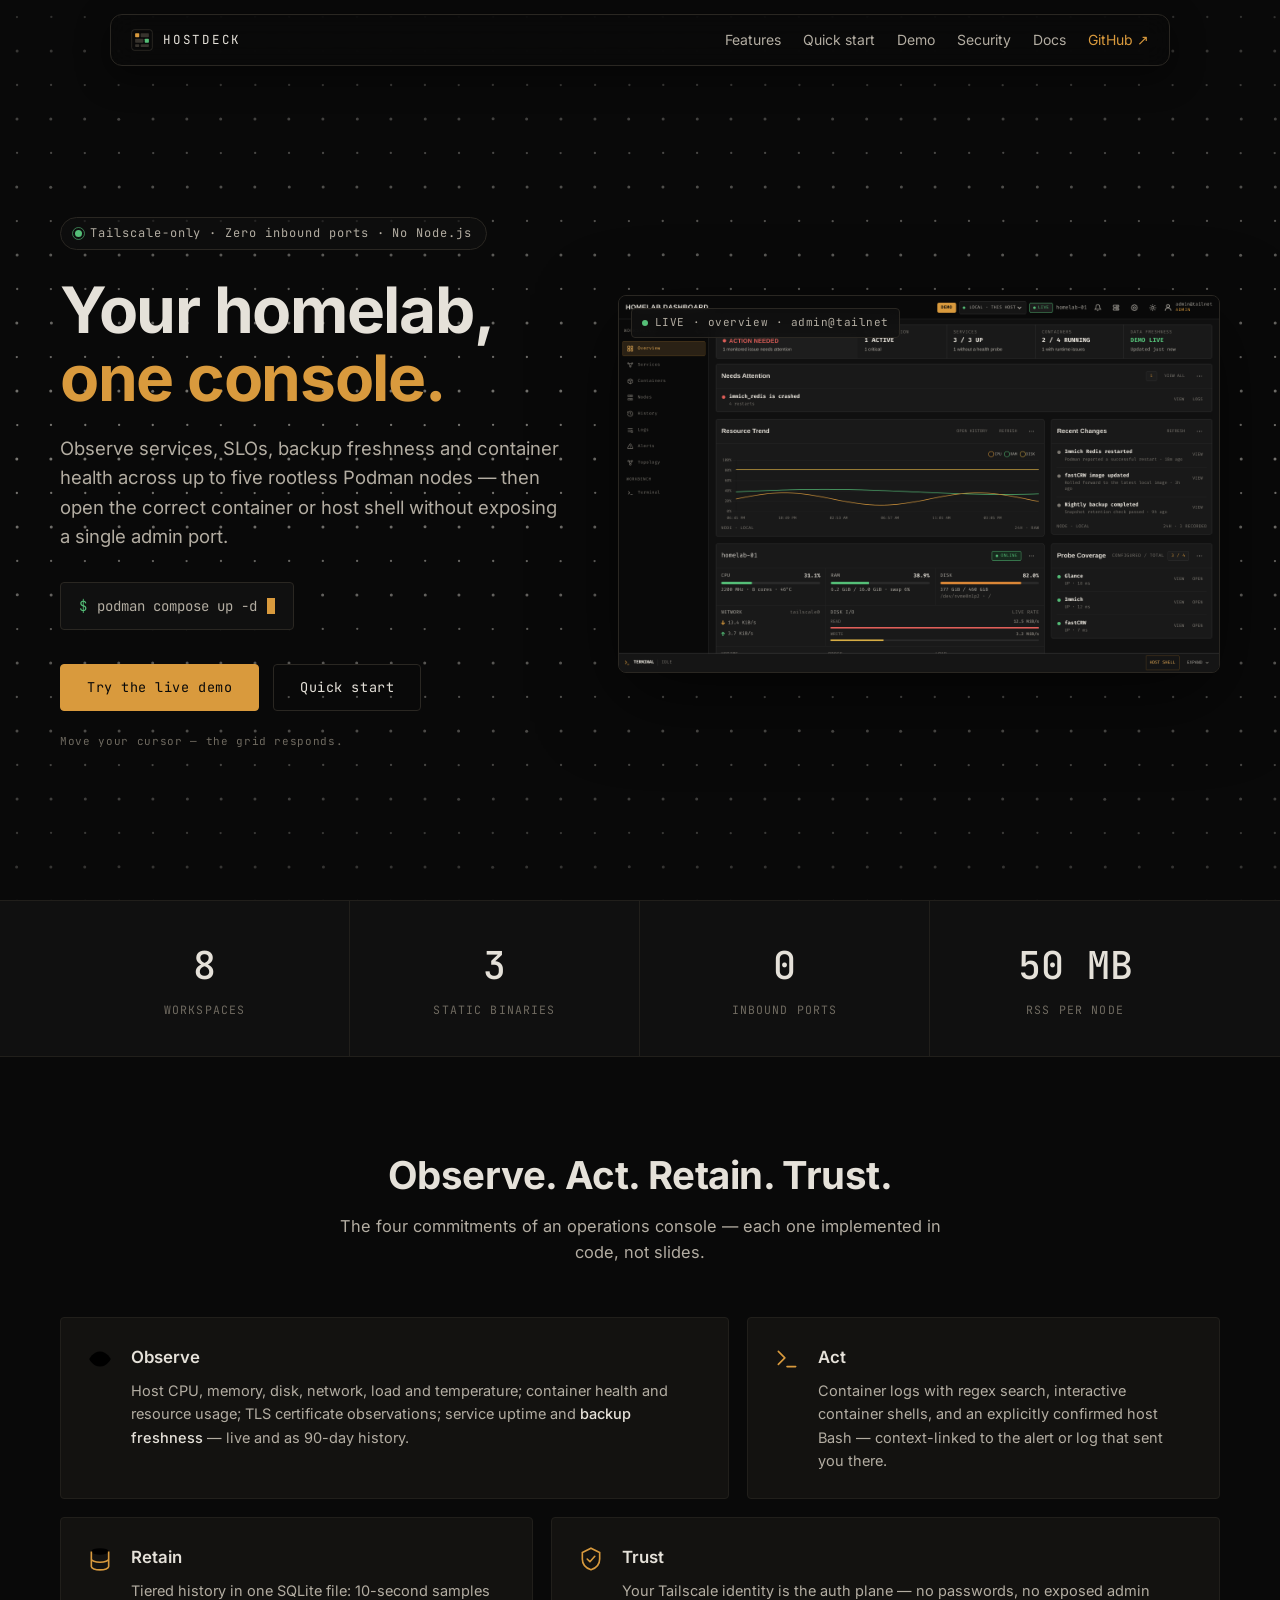
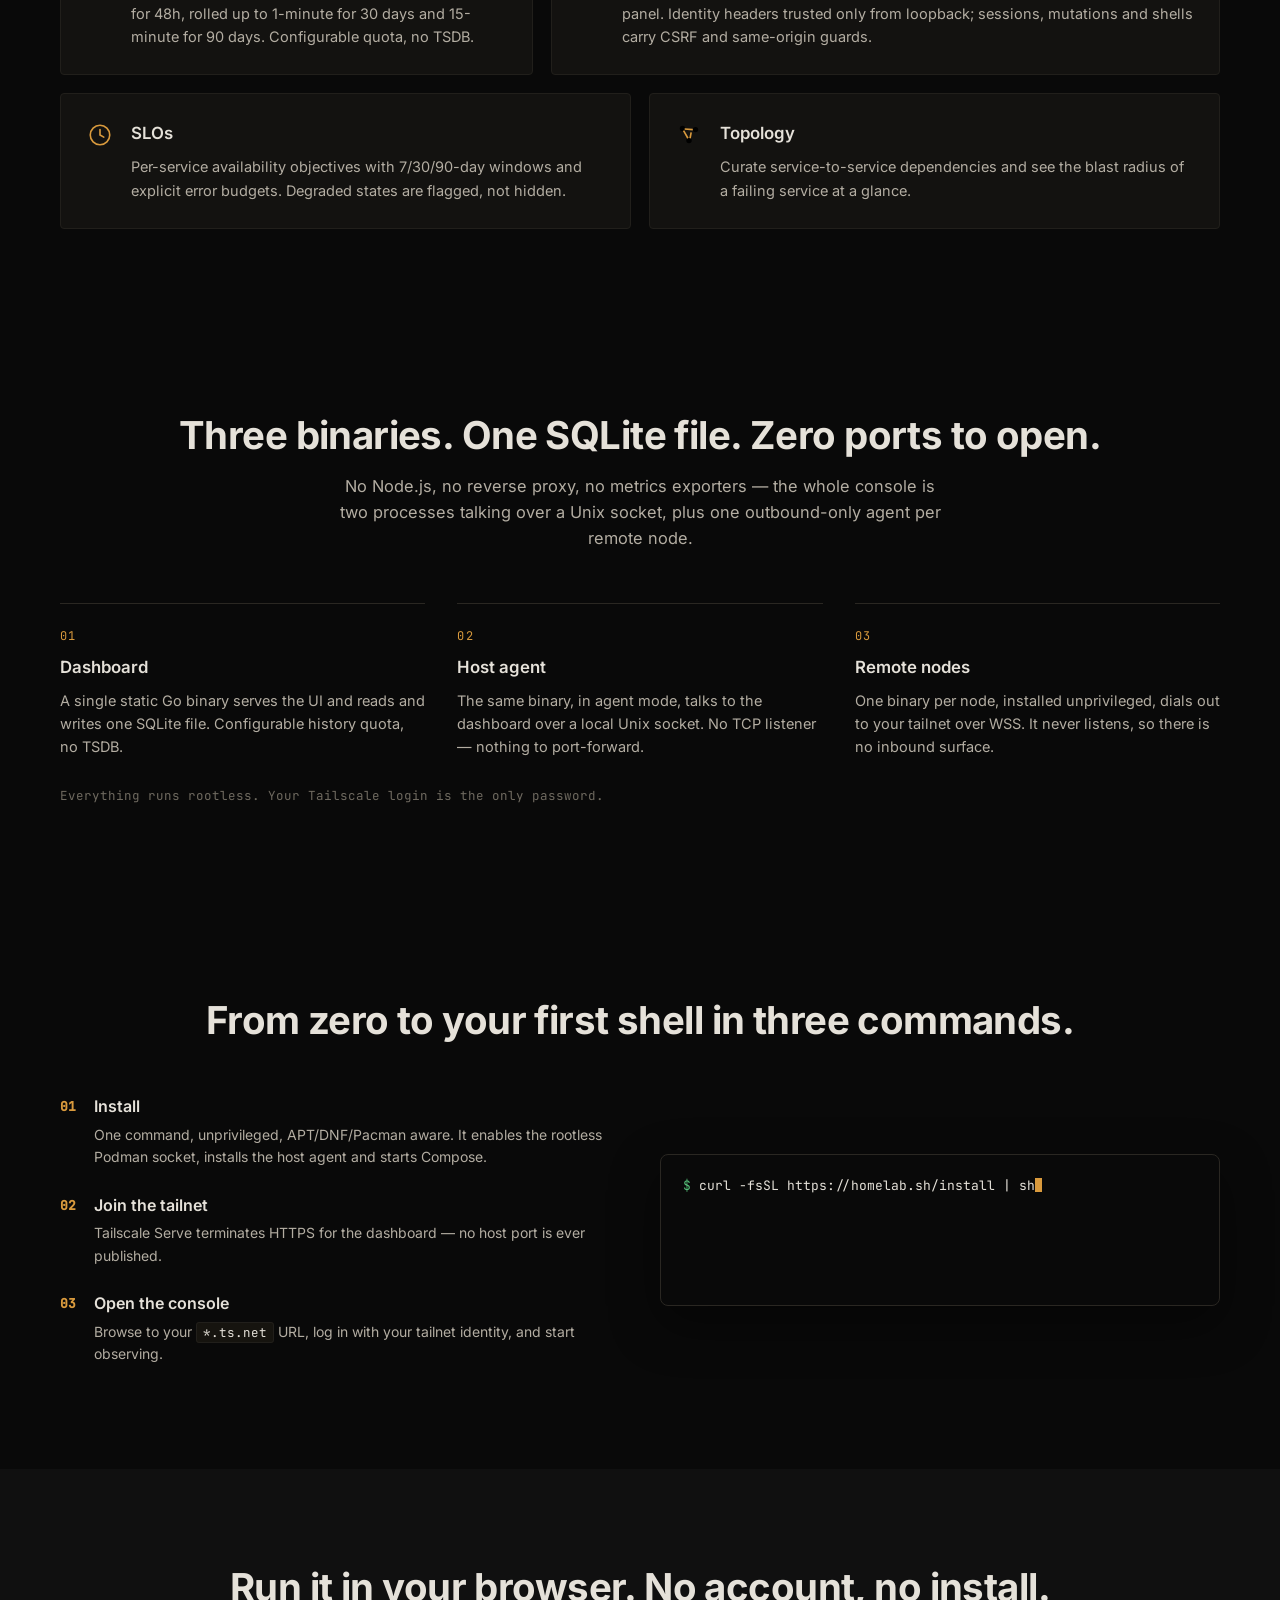
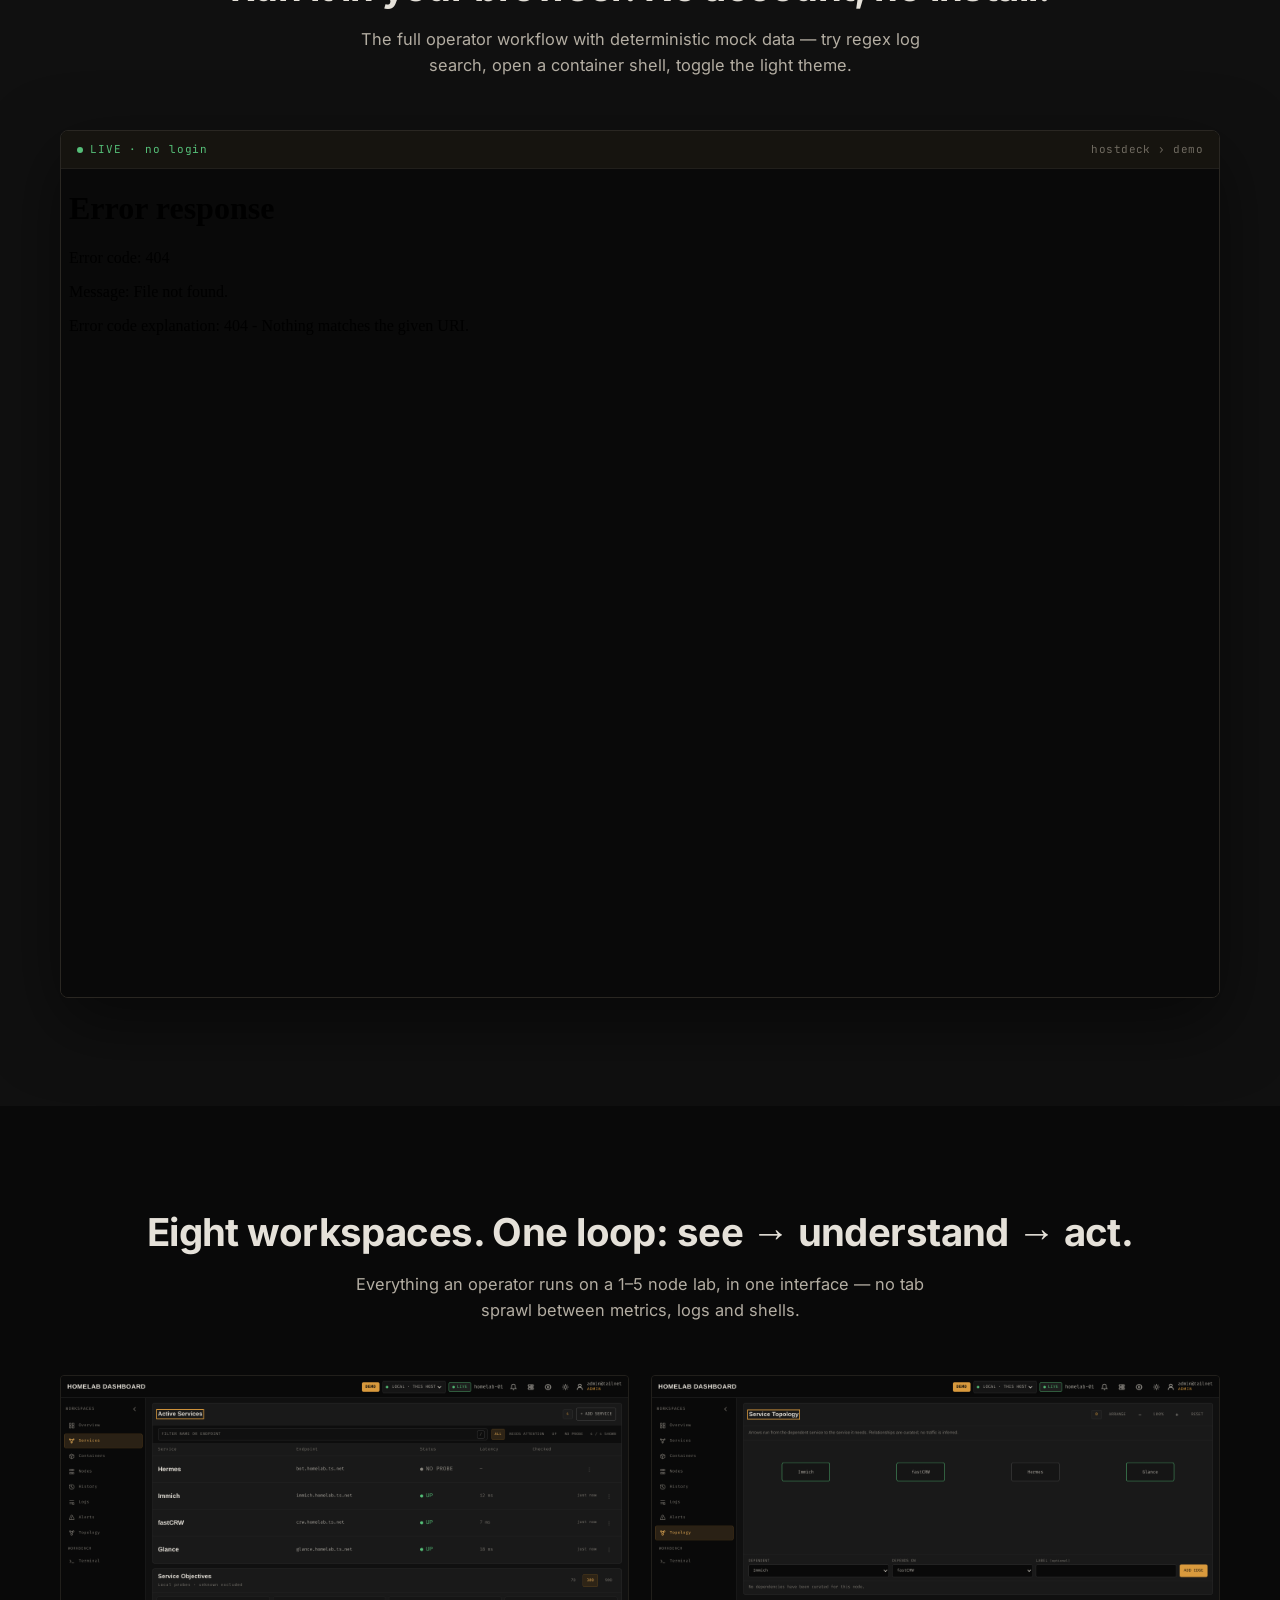
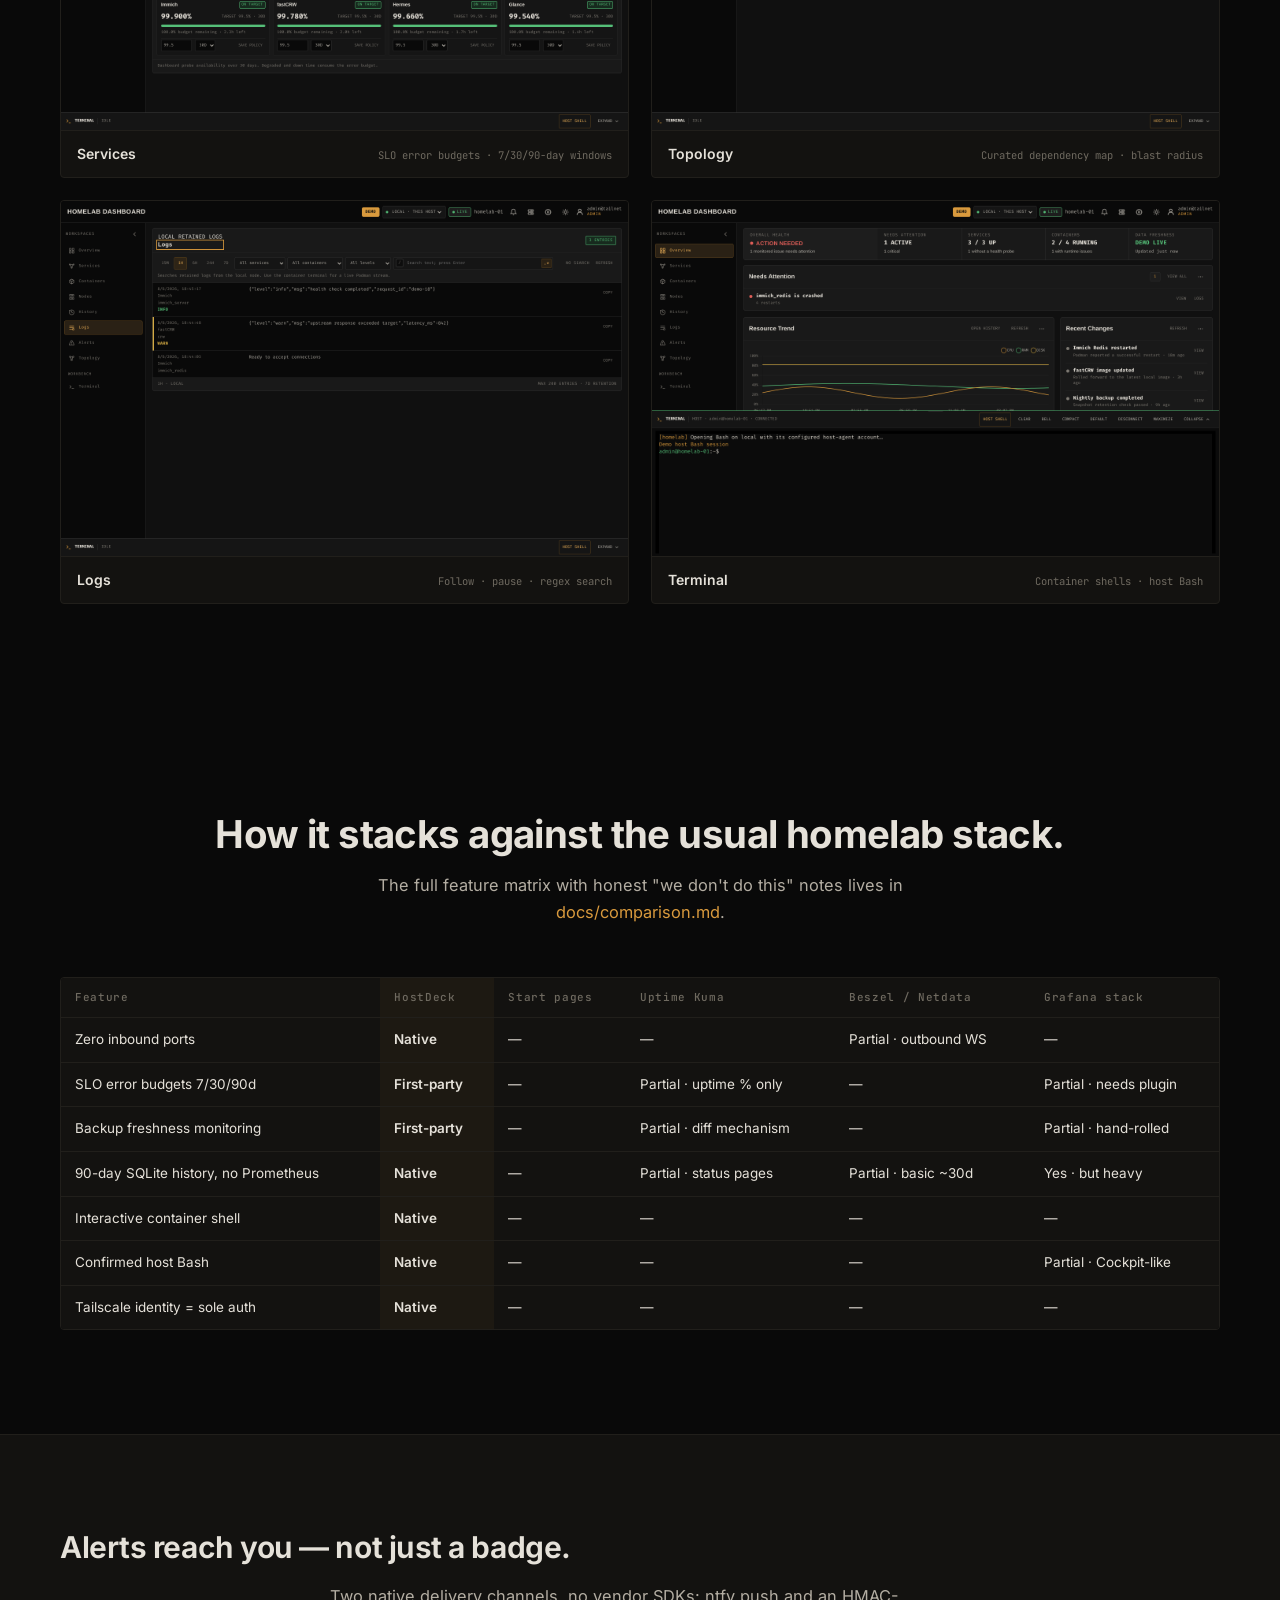
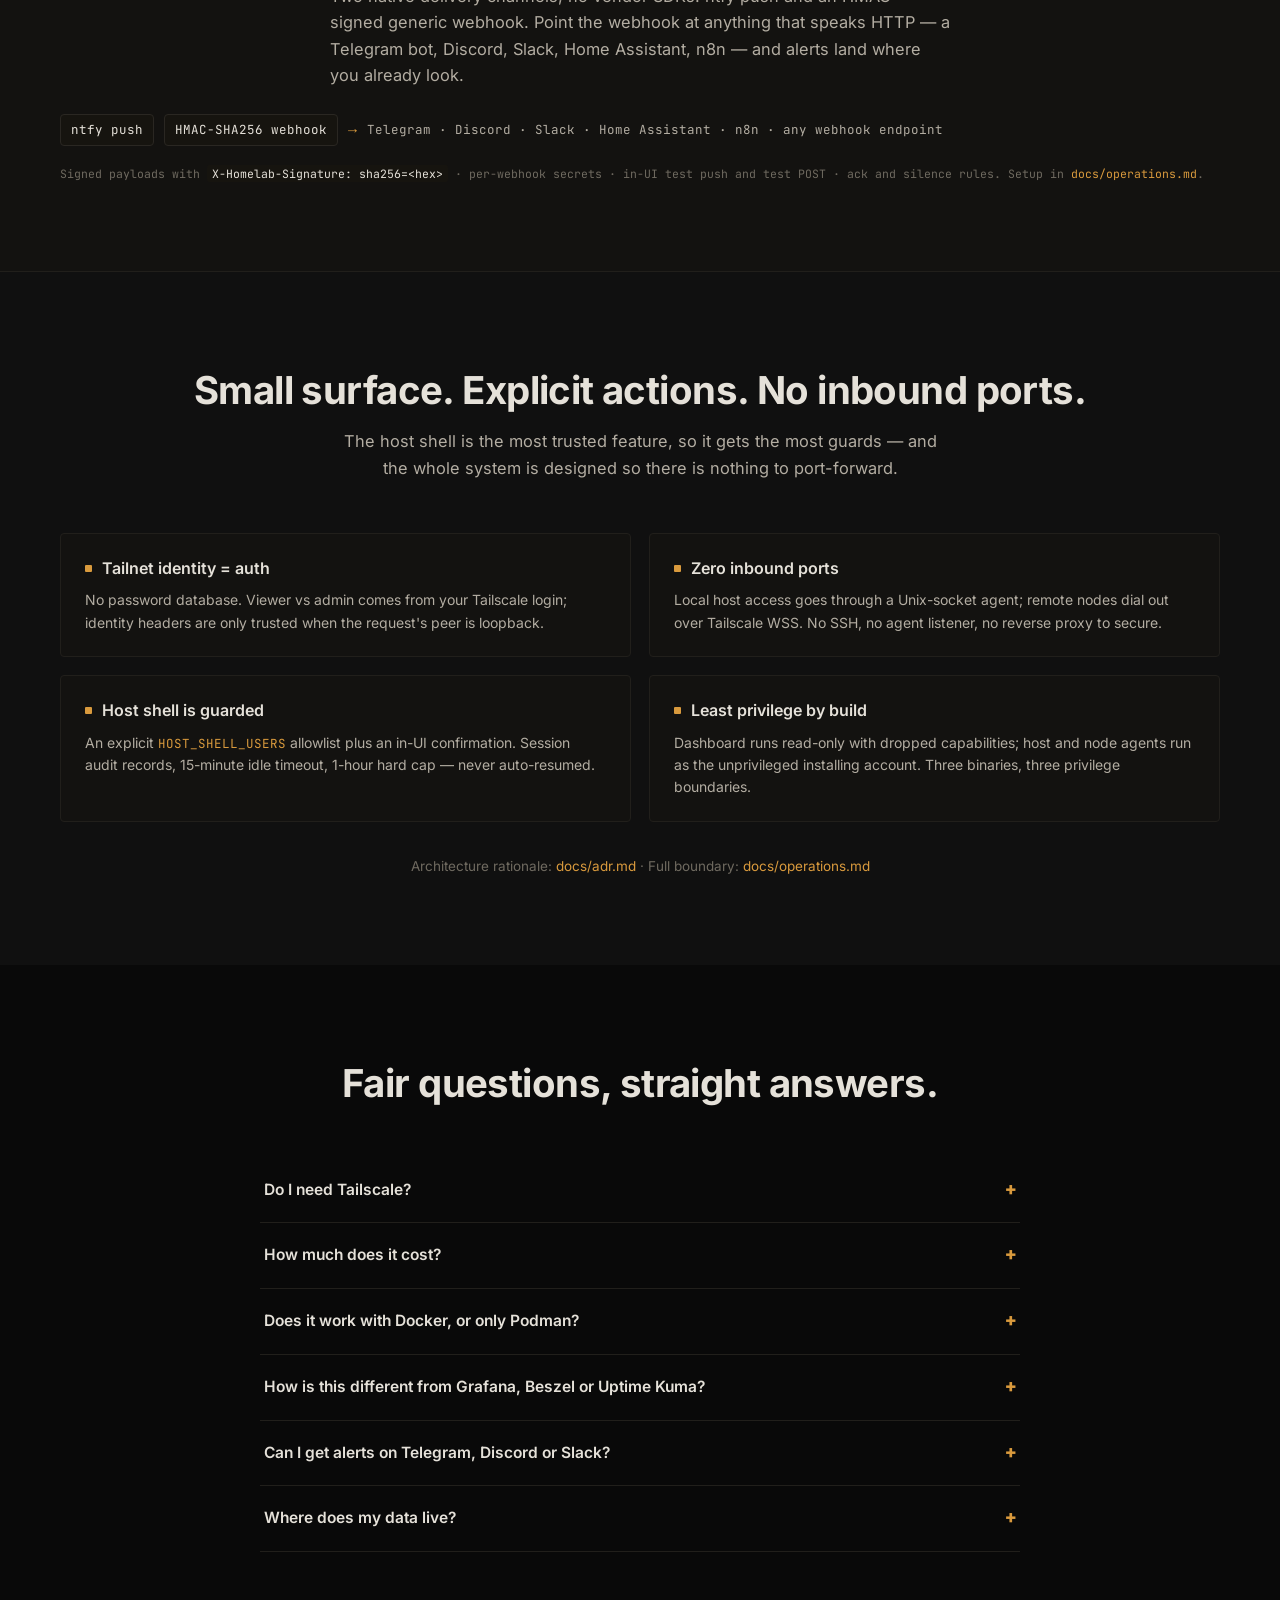
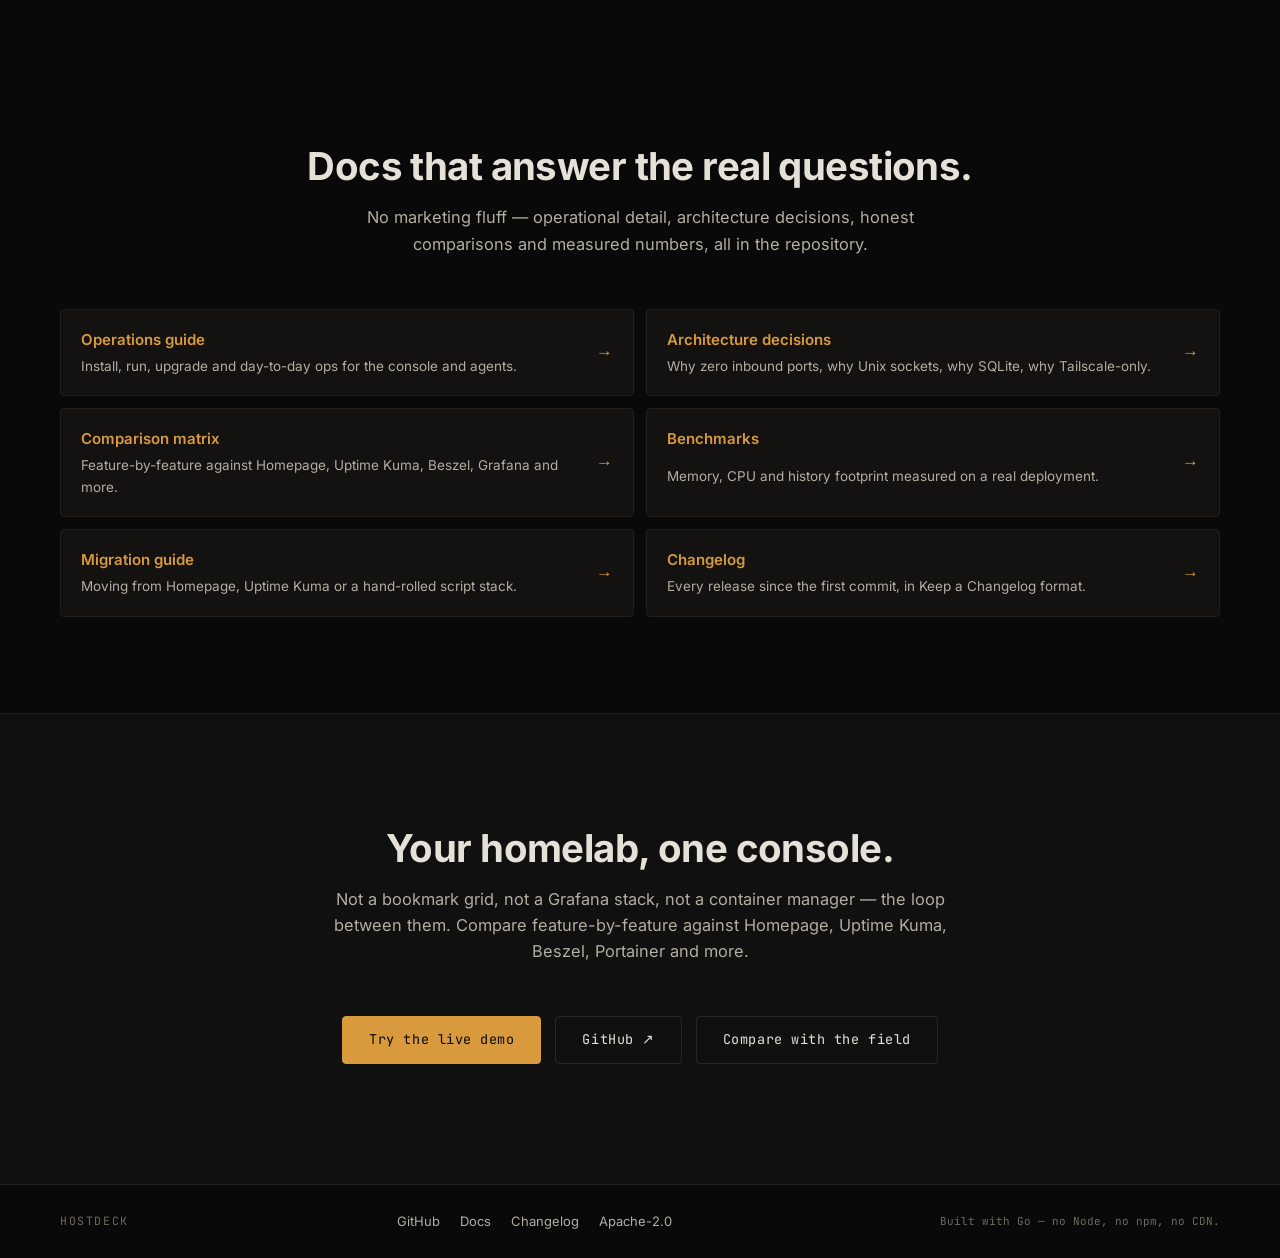
==== commit 198a7ece: "rebrand(landing): rename product to HostDeck (display only) Research: literal home/lab/dash names al" ====
--- a/site/index.html
+++ b/site/index.html
@@ -4,8 +4,8 @@
   <meta charset="utf-8">
   <meta name="viewport" content="width=device-width, initial-scale=1">
   <meta name="theme-color" content="#090909">
-  <meta name="description" content="Denwatch — a Tailscale-only operations console for 1–5 rootless Podman nodes. Observe services, SLOs, backup freshness and container health, then open the correct shell — no inbound ports, no metrics stack.">
-  <title>Denwatch · Your homelab, one console</title>
+  <meta name="description" content="HostDeck — a Tailscale-only operations console for 1–5 rootless Podman nodes. Observe services, SLOs, backup freshness and container health, then open the correct shell — no inbound ports, no metrics stack.">
+  <title>HostDeck · Your homelab, one console</title>
   <link rel="icon" href="data:image/svg+xml,%3Csvg xmlns='http://www.w3.org/2000/svg' viewBox='0 0 32 32'%3E%3Crect width='32' height='32' rx='4' fill='%23101010'/%3E%3Crect x='6' y='6' width='6' height='6' rx='1' fill='%23d99a3d'/%3E%3Crect x='14' y='6' width='12' height='6' rx='1' fill='%2337332d'/%3E%3Crect x='6' y='14' width='12' height='6' rx='1' fill='%2337332d'/%3E%3Crect x='20' y='14' width='6' height='6' rx='1' fill='%2355bf78'/%3E%3Crect x='6' y='22' width='6' height='4' rx='1' fill='%2337332d'/%3E%3Crect x='14' y='22' width='12' height='4' rx='1' fill='%2337332d'/%3E%3C/svg%3E">
   <link rel="stylesheet" href="css/style.css">
   <link rel="preload" href="fonts/inter-latin.woff2" as="font" type="font/woff2" crossorigin>
@@ -17,7 +17,7 @@
 <nav class="nav" id="nav">
   <a class="nav-brand" href="#top">
     <svg class="nav-mark" viewBox="0 0 32 32" aria-hidden="true"><rect x="1" y="1" width="30" height="30" rx="4" fill="none" stroke="#37332d"/><rect x="6" y="6" width="6" height="6" rx="1" fill="#d99a3d"/><rect x="14" y="6" width="12" height="6" rx="1" fill="#37332d"/><rect x="6" y="14" width="12" height="6" rx="1" fill="#37332d"/><rect x="20" y="14" width="6" height="6" rx="1" fill="#55bf78"/><rect x="6" y="22" width="6" height="4" rx="1" fill="#37332d"/><rect x="14" y="22" width="12" height="4" rx="1" fill="#37332d"/></svg>
-    <span class="nav-word">DENWATCH</span>
+    <span class="nav-word">HOSTDECK</span>
   </a>
   <div class="nav-links">
     <a href="#features">Features</a>
@@ -45,7 +45,7 @@
       <p class="hero-hint">Move your cursor — the grid responds.</p>
     </div>
     <div class="hero-shot">
-      <img src="screenshots/overview.png" alt="Denwatch overview — live health, host metrics and 24-hour trend" loading="eager" width="2880" height="1800">
+      <img src="screenshots/overview.png" alt="HostDeck overview — live health, host metrics and 24-hour trend" loading="eager" width="2880" height="1800">
       <div class="shot-label"><span class="dot-ok"></span>LIVE · overview · admin@tailnet</div>
     </div>
   </div>
@@ -152,8 +152,8 @@
     <p class="section-sub">The full operator workflow with deterministic mock data — try regex log search, open a container shell, toggle the light theme.</p>
   </div>
   <div class="demo-frame">
-    <div class="demo-bar"><span class="demo-live"><span class="dot-ok"></span>LIVE · no login</span><span class="demo-url">denwatch › demo</span></div>
-    <iframe src="app/?demo=1" title="Denwatch interactive demo" loading="lazy"></iframe>
+    <div class="demo-bar"><span class="demo-live"><span class="dot-ok"></span>LIVE · no login</span><span class="demo-url">hostdeck › demo</span></div>
+    <iframe src="app/?demo=1" title="HostDeck interactive demo" loading="lazy"></iframe>
   </div>
 </section>
 
@@ -180,7 +180,7 @@
   <div class="cmp-wrap">
     <table class="cmp-table">
       <thead>
-        <tr><th>Feature</th><th class="cmp-own">Denwatch</th><th>Start pages</th><th>Uptime Kuma</th><th>Beszel / Netdata</th><th>Grafana stack</th></tr>
+        <tr><th>Feature</th><th class="cmp-own">HostDeck</th><th>Start pages</th><th>Uptime Kuma</th><th>Beszel / Netdata</th><th>Grafana stack</th></tr>
       </thead>
       <tbody>
         <tr><td>Zero inbound ports</td><td class="cmp-own">Native</td><td>—</td><td>—</td><td>Partial · outbound WS</td><td>—</td></tr>
@@ -310,7 +310,7 @@
 <!-- ══════════════ FOOTER ══════════════ -->
 <footer class="footer">
   <div class="footer-inner">
-    <span class="footer-brand">DENWATCH</span>
+    <span class="footer-brand">HOSTDECK</span>
     <span class="footer-links">
       <a href="https://github.com/bnhminh1010/homelab-dashboard" target="_blank" rel="noopener">GitHub</a>
       <a href="https://github.com/bnhminh1010/homelab-dashboard/blob/main/docs/operations.md" target="_blank" rel="noopener">Docs</a>
--- a/site/css/style.css
+++ b/site/css/style.css
@@ -1,4 +1,4 @@
-/* ─── Denwatch landing — tokens đồng bộ 100% dashboard ───
+/* ─── HostDeck landing — tokens đồng bộ 100% dashboard ───
    tokens.css → --bg-deep #090909, --bg-base #101010, --text-primary #e5e1d9,
    --accent #d99a3d, --green #55bf78, radius 4px, ease (0.2,0,0,1) 160ms */
 
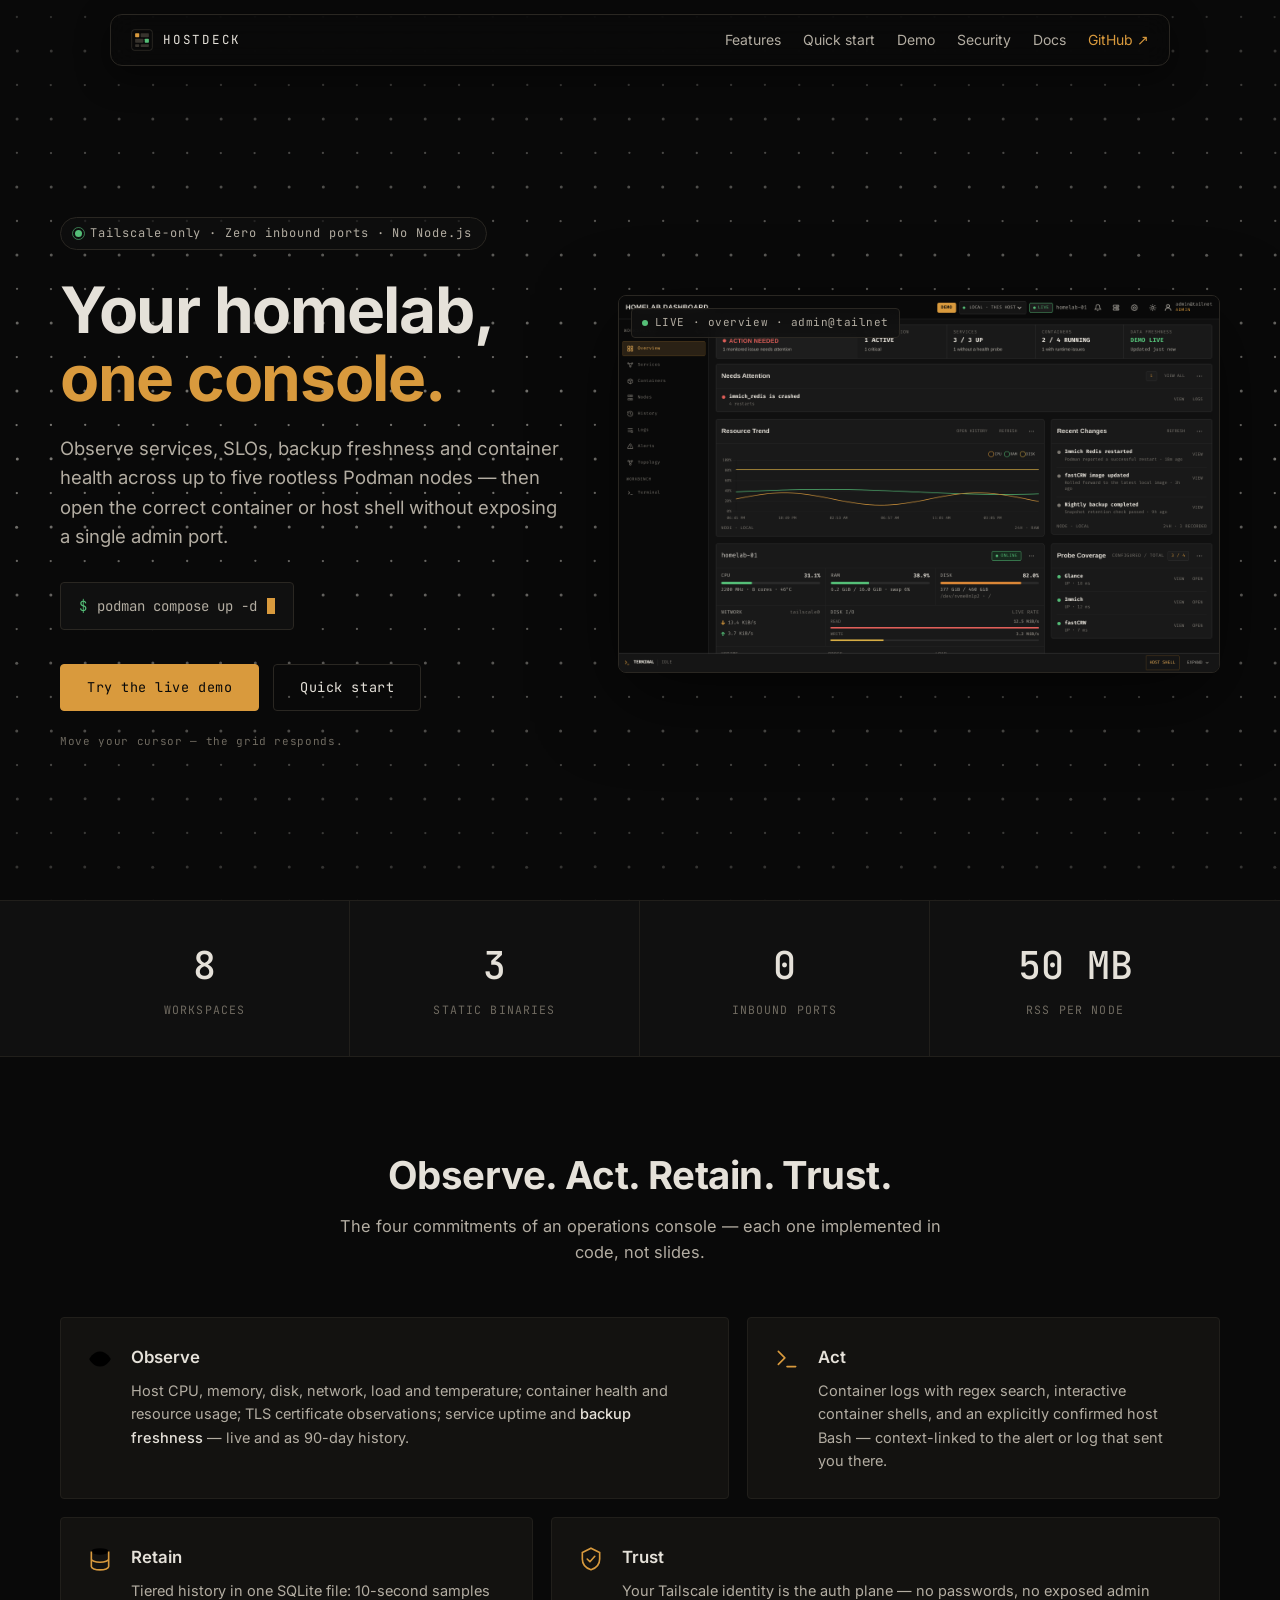
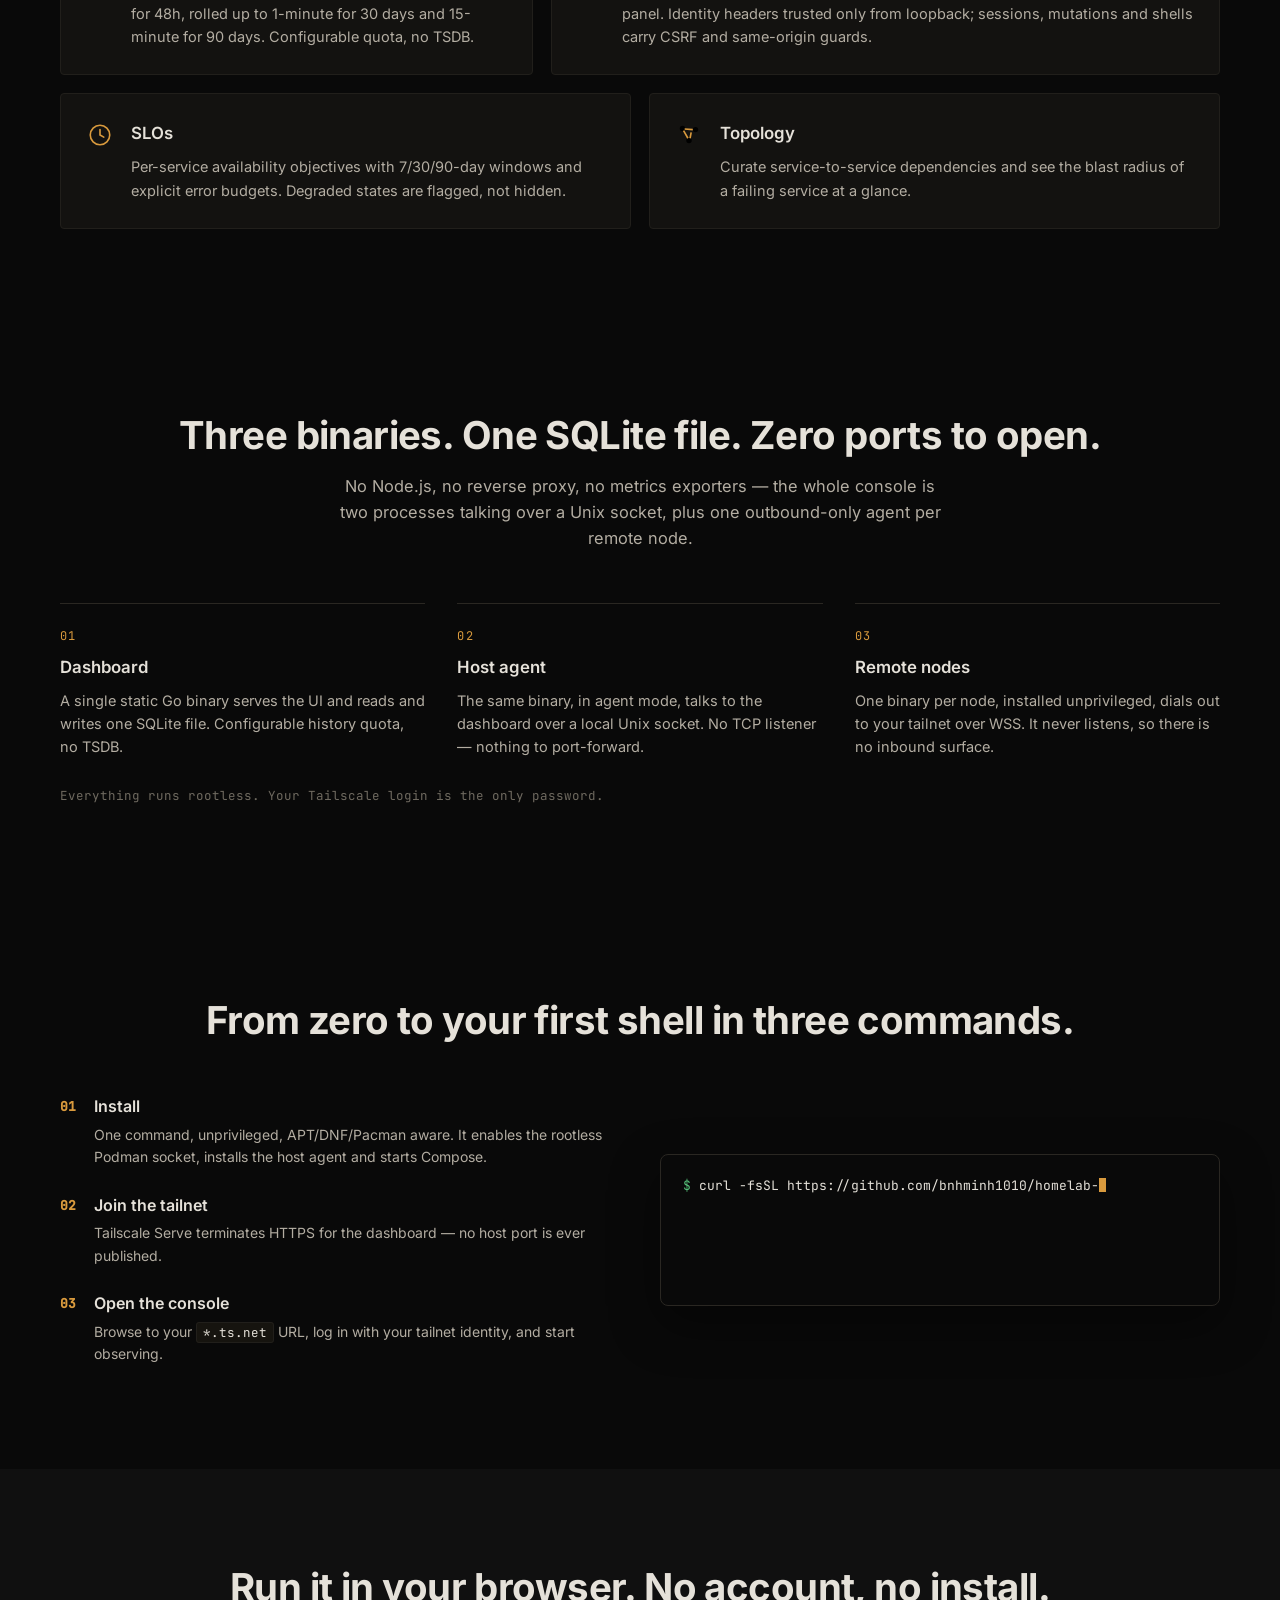
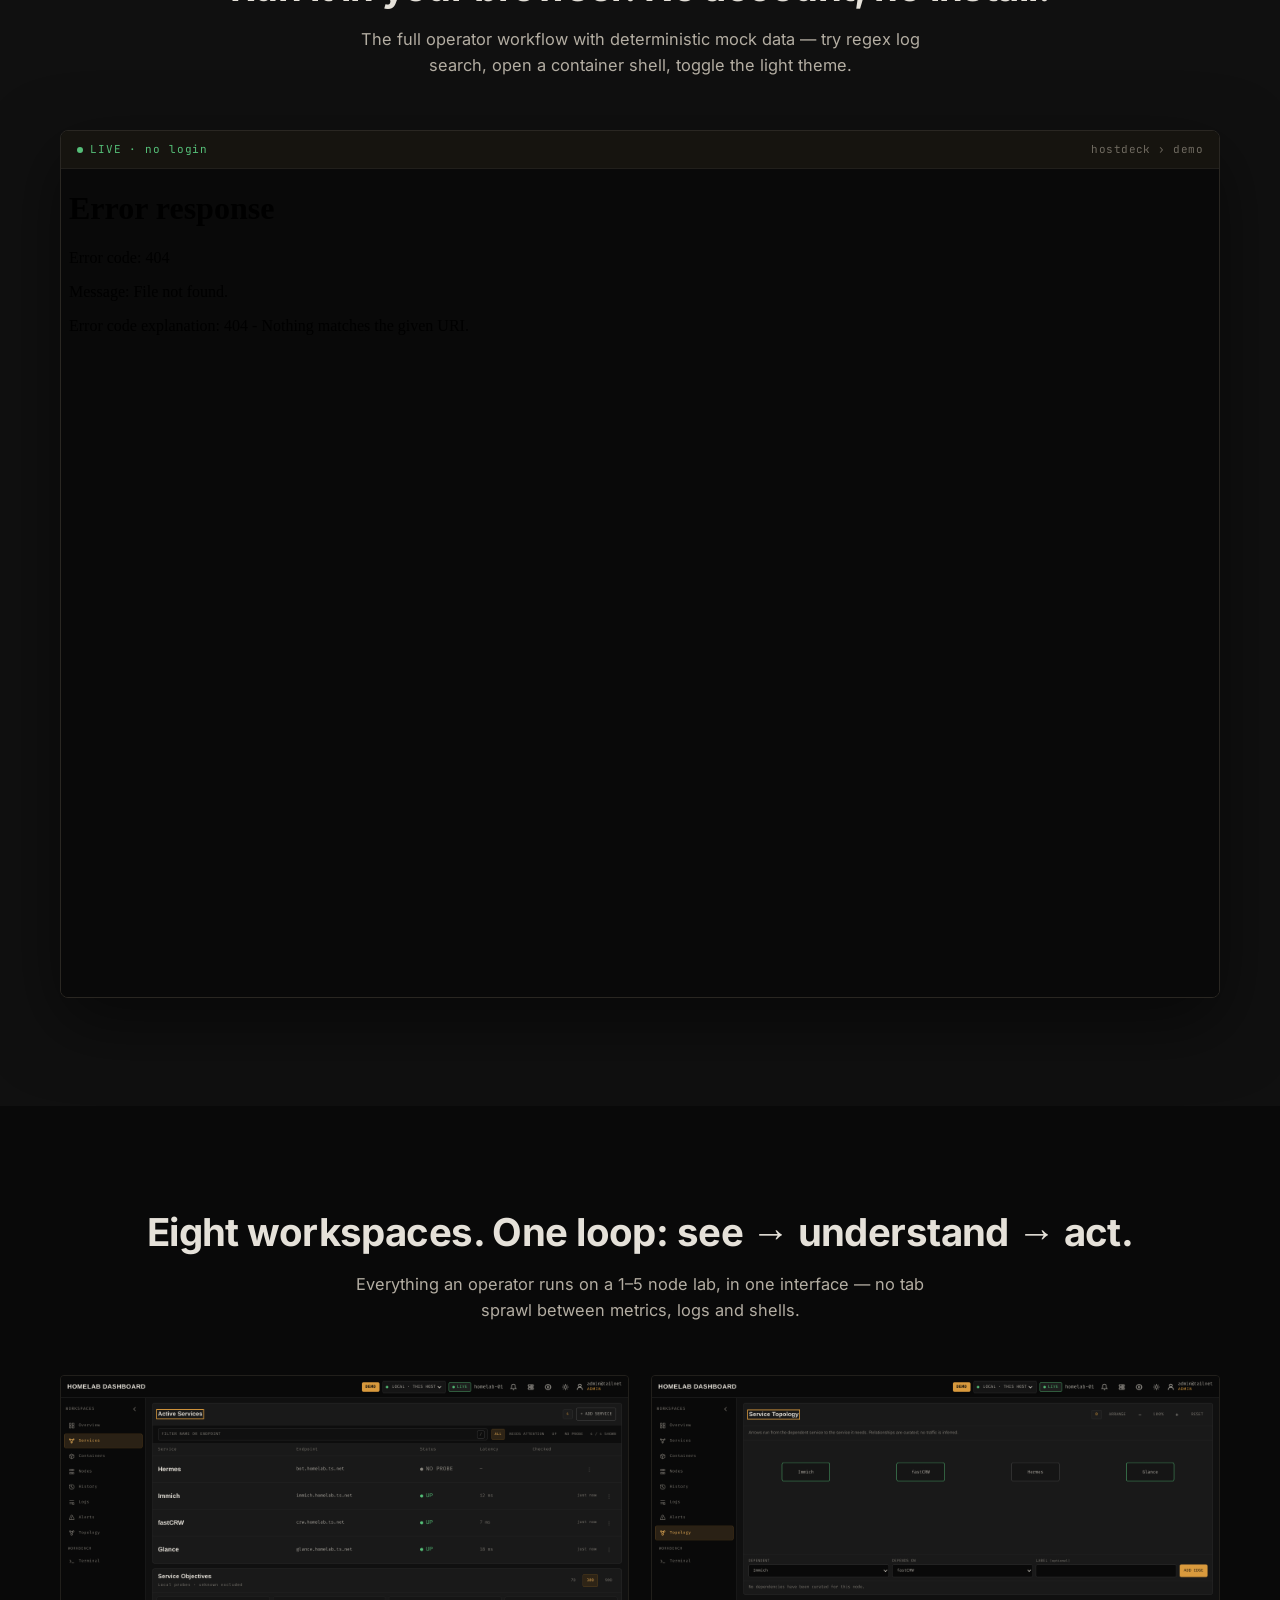
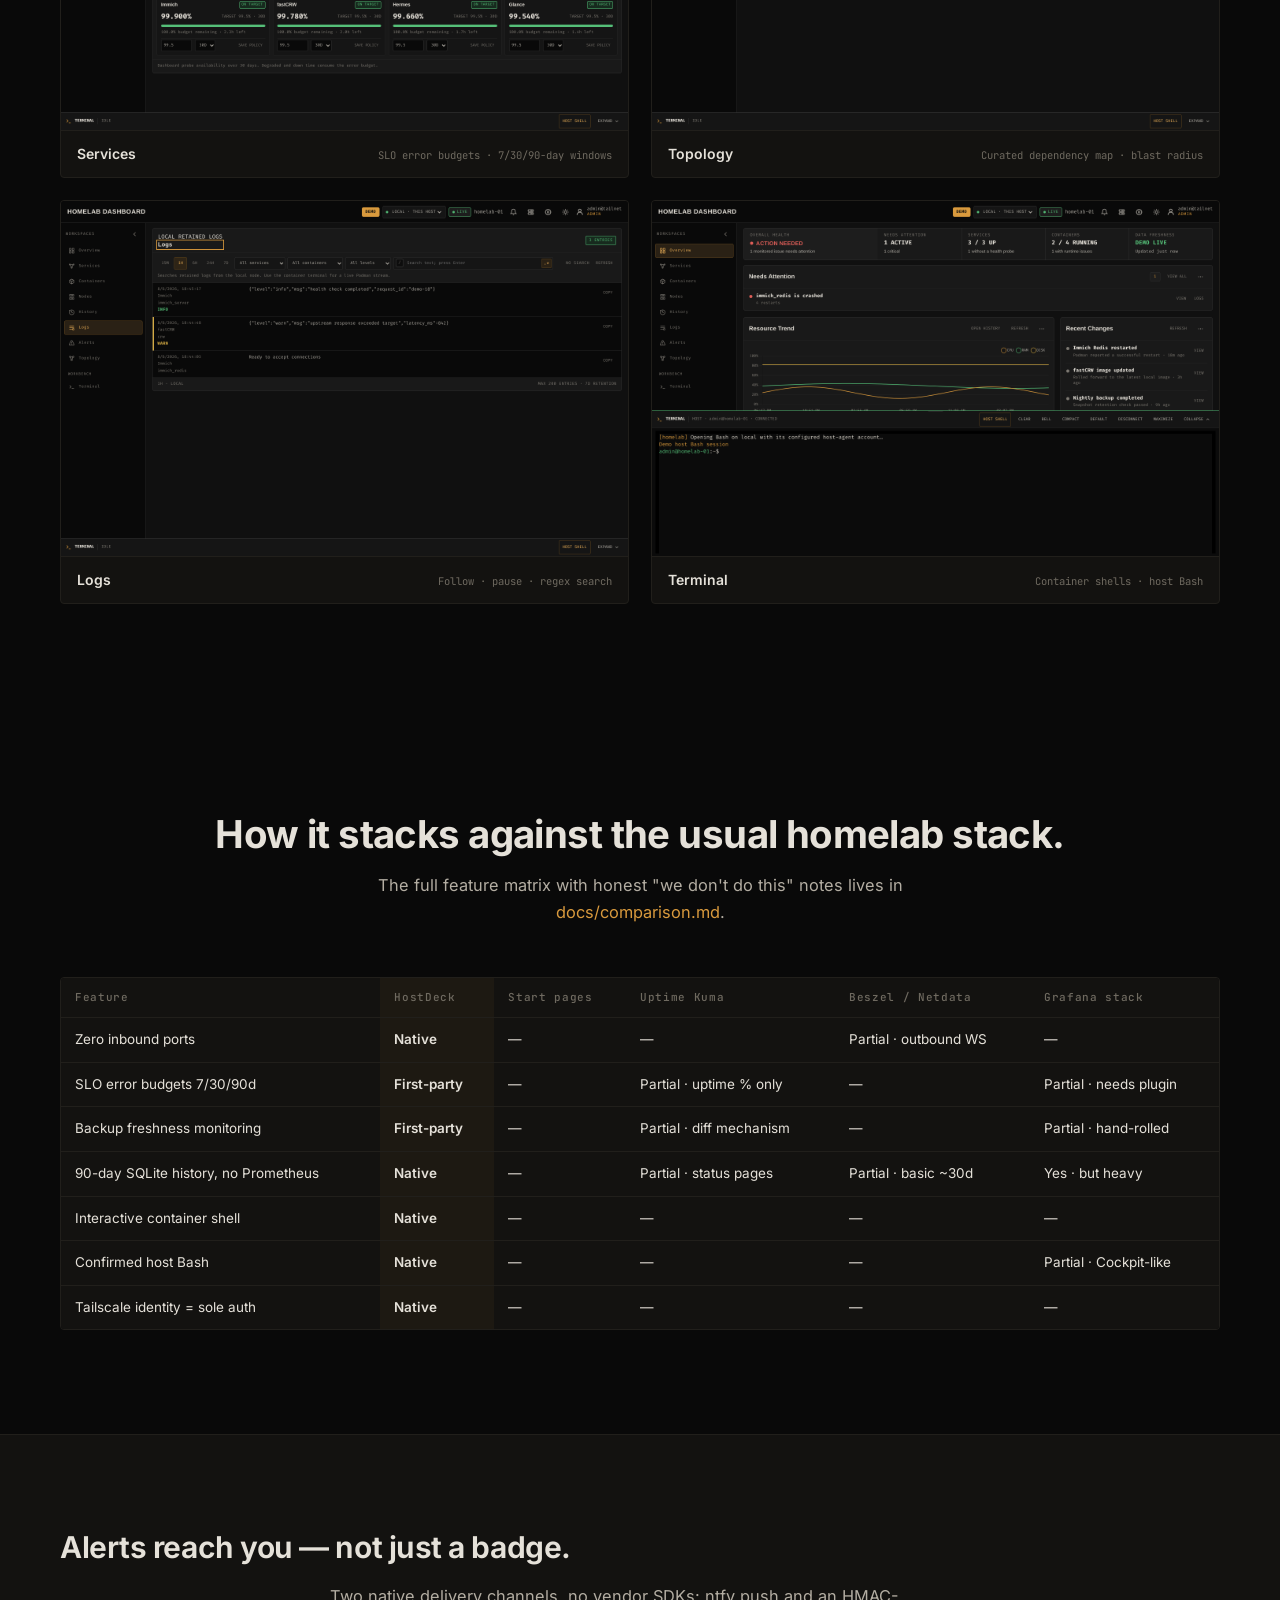
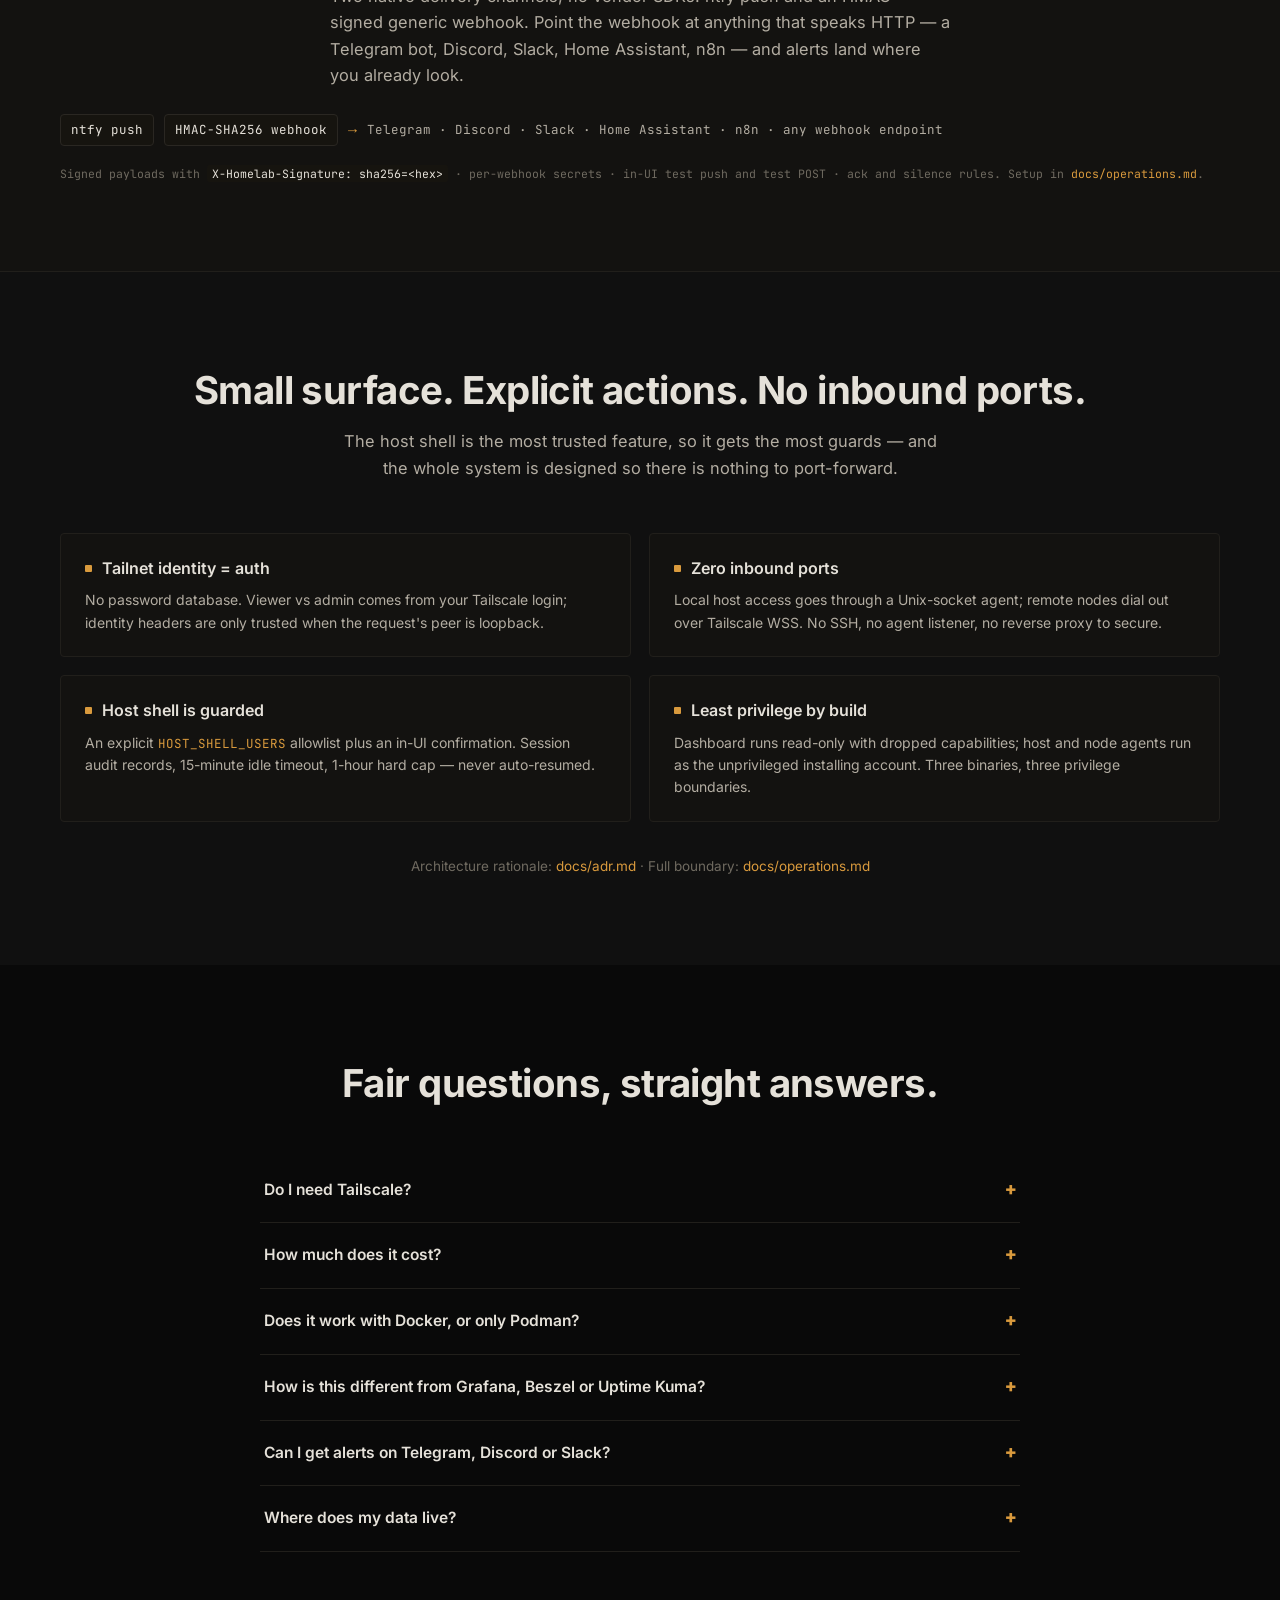
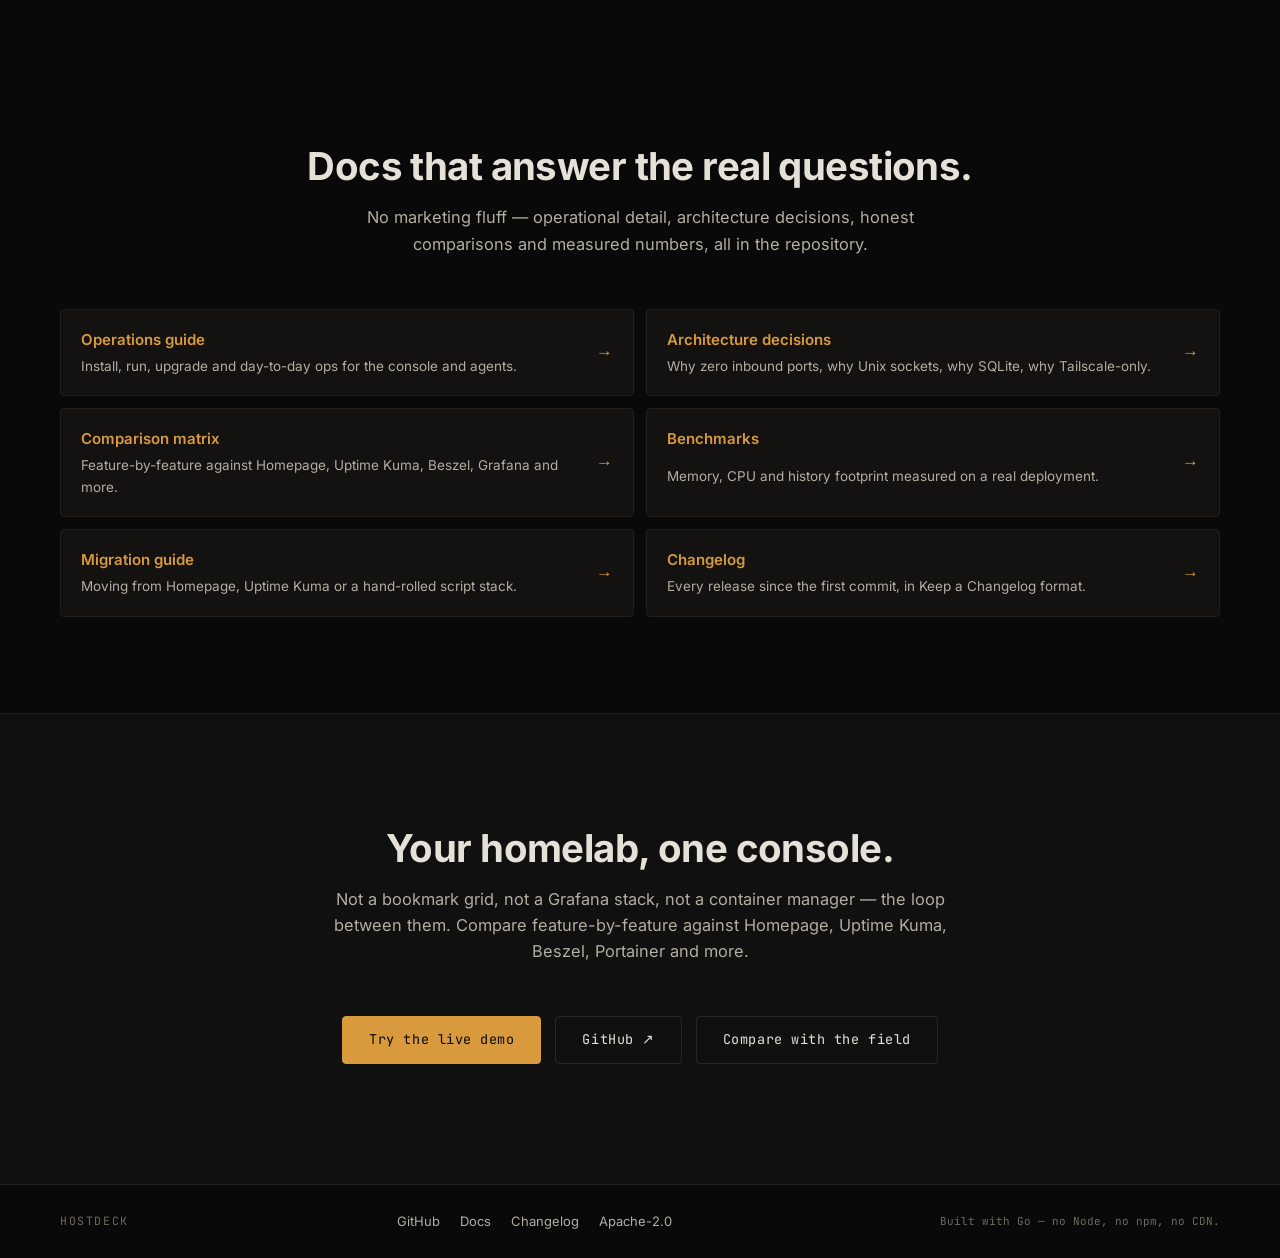
==== commit efd7d773: "feat(landing): mobile hamburger popup menu, correct quickstart commands Mobile header showed brand +" ====
--- a/site/index.html
+++ b/site/index.html
@@ -4,6 +4,7 @@
   <meta charset="utf-8">
   <meta name="viewport" content="width=device-width, initial-scale=1">
   <meta name="theme-color" content="#090909">
+  <meta name="view-transition" content="same-origin">
   <meta name="description" content="HostDeck — a Tailscale-only operations console for 1–5 rootless Podman nodes. Observe services, SLOs, backup freshness and container health, then open the correct shell — no inbound ports, no metrics stack.">
   <title>HostDeck · Your homelab, one console</title>
   <link rel="icon" href="data:image/svg+xml,%3Csvg xmlns='http://www.w3.org/2000/svg' viewBox='0 0 32 32'%3E%3Crect width='32' height='32' rx='4' fill='%23101010'/%3E%3Crect x='6' y='6' width='6' height='6' rx='1' fill='%23d99a3d'/%3E%3Crect x='14' y='6' width='12' height='6' rx='1' fill='%2337332d'/%3E%3Crect x='6' y='14' width='12' height='6' rx='1' fill='%2337332d'/%3E%3Crect x='20' y='14' width='6' height='6' rx='1' fill='%2355bf78'/%3E%3Crect x='6' y='22' width='6' height='4' rx='1' fill='%2337332d'/%3E%3Crect x='14' y='22' width='12' height='4' rx='1' fill='%2337332d'/%3E%3C/svg%3E">
@@ -27,7 +28,22 @@
     <a href="docs.html">Docs</a>
     <a class="nav-gh" href="https://github.com/bnhminh1010/homelab-dashboard" target="_blank" rel="noopener">GitHub ↗</a>
   </div>
+  <button class="nav-burger" id="nav-burger" aria-label="Open menu" aria-expanded="false" aria-controls="nav-drawer">
+    <svg viewBox="0 0 24 24" width="20" height="20" aria-hidden="true"><path d="M3 6h18M3 12h18M3 18h18" stroke="currentColor" stroke-width="2" stroke-linecap="round" fill="none"/></svg>
+  </button>
 </nav>
+
+<div class="nav-drawer" id="nav-drawer" aria-hidden="true">
+  <div class="nav-drawer-backdrop" data-drawer-close></div>
+  <div class="nav-drawer-panel" role="dialog" aria-modal="true" aria-label="Site menu">
+    <a href="#features">Features</a>
+    <a href="#quickstart">Quick start</a>
+    <a href="#demo">Demo</a>
+    <a href="#security">Security</a>
+    <a href="docs.html">Docs</a>
+    <a class="nav-gh" href="https://github.com/bnhminh1010/homelab-dashboard" target="_blank" rel="noopener">GitHub ↗</a>
+  </div>
+</div>
 
 <!-- ══════════════ HERO ══════════════ -->
 <header class="hero" id="top">
--- a/site/css/style.css
+++ b/site/css/style.css
@@ -91,6 +91,50 @@
 .nav-links .nav-gh { color: var(--accent); }
 .nav-links .nav-gh:hover { color: var(--accent-hover); }
 
+/* Mobile nav burger + slide-in drawer (visible ≤900px) */
+.nav-burger {
+  display: none; align-items: center; justify-content: center;
+  width: 38px; height: 38px; padding: 0;
+  border: 1px solid var(--line); border-radius: 8px;
+  background: transparent; color: var(--text-secondary);
+  cursor: pointer; transition: color var(--dur) var(--ease), border-color var(--dur) var(--ease);
+}
+.nav-burger:hover { color: var(--text-primary); border-color: var(--line-strong); }
+.nav-drawer {
+  position: fixed; inset: 0; z-index: 1000;
+  visibility: hidden; pointer-events: none;
+}
+.nav-drawer.is-open { visibility: visible; pointer-events: auto; }
+.nav-drawer-backdrop {
+  position: absolute; inset: 0;
+  background: transparent;
+  opacity: 1; transition: none;
+}
+.nav-drawer-panel {
+  position: absolute; top: 72px; right: 14px;
+  width: min(72vw, 264px);
+  display: flex; flex-direction: column; gap: 2px;
+  padding: 10px;
+  background: var(--bg-deep);
+  border: 1px solid var(--line);
+  border-radius: 12px;
+  box-shadow: 0 18px 44px rgba(0, 0, 0, .5);
+  opacity: 0; transform: translateY(-8px);
+  transition: opacity 180ms var(--ease), transform 180ms var(--ease);
+}
+.nav-drawer.is-open .nav-drawer-panel { opacity: 1; transform: translateY(0); }
+.nav-drawer-panel a {
+  color: var(--text-secondary); font-size: 15px;
+  padding: 12px 10px; border-radius: 8px;
+  transition: color var(--dur) var(--ease), background var(--dur) var(--ease);
+}
+.nav-drawer-panel a:hover { color: var(--text-primary); background: var(--bg-raise); }
+.nav-drawer-panel .nav-active { color: var(--text-primary); }
+.nav-drawer-panel .nav-gh { color: var(--accent); }
+.nav-burger:focus-visible, .nav-drawer-panel a:focus-visible {
+  outline: 2px solid var(--accent); outline-offset: 2px;
+}
+
 /* ─── HERO (left-biased, two columns) ─── */
 .hero {
   position: relative; min-height: 100dvh;
@@ -262,6 +306,30 @@
 @media (prefers-reduced-motion: reduce) {
   .hero-inner, .hero-shot { animation: none; }
   html { scroll-behavior: auto; }
+  .nav-drawer-backdrop, .nav-drawer-panel { transition: none; }
+}
+
+/* ─── Cross-document view transitions (progressive enhancement) ───
+   Meta tag in each page head: <meta name="view-transition" content="same-origin">.
+   Unsupported browsers: normal navigation, no visual difference. */
+@supports (view-transition-name: root) {
+  ::view-transition-old(root) {
+    animation: vt-out 300ms var(--ease) both;
+  }
+  ::view-transition-new(root) {
+    animation: vt-in 320ms var(--ease) both;
+  }
+}
+@keyframes vt-out {
+  to { opacity: 0; transform: translateY(-24px); }
+}
+@keyframes vt-in {
+  from { opacity: 0; transform: translateY(24px); }
+}
+@media (prefers-reduced-motion: reduce) {
+  ::view-transition-old(root), ::view-transition-new(root) {
+    animation-duration: 0.01ms !important;
+  }
 }
 
 /* ─── HOW IT WORKS ─── */
@@ -357,7 +425,8 @@
   .facts-grid { grid-template-columns: 1fr; gap: 20px; }
   .sec-grid { grid-template-columns: 1fr; }
   .qs-grid { grid-template-columns: 1fr; }
-  .nav-links a:not(.nav-gh) { display: none; }
+  .nav-links { display: none; }
+  .nav-burger { display: flex; }
 }
 @media (max-width: 480px) {
   section, .demo, .shots, .features, .security, .quickstart { padding: 72px 16px; }
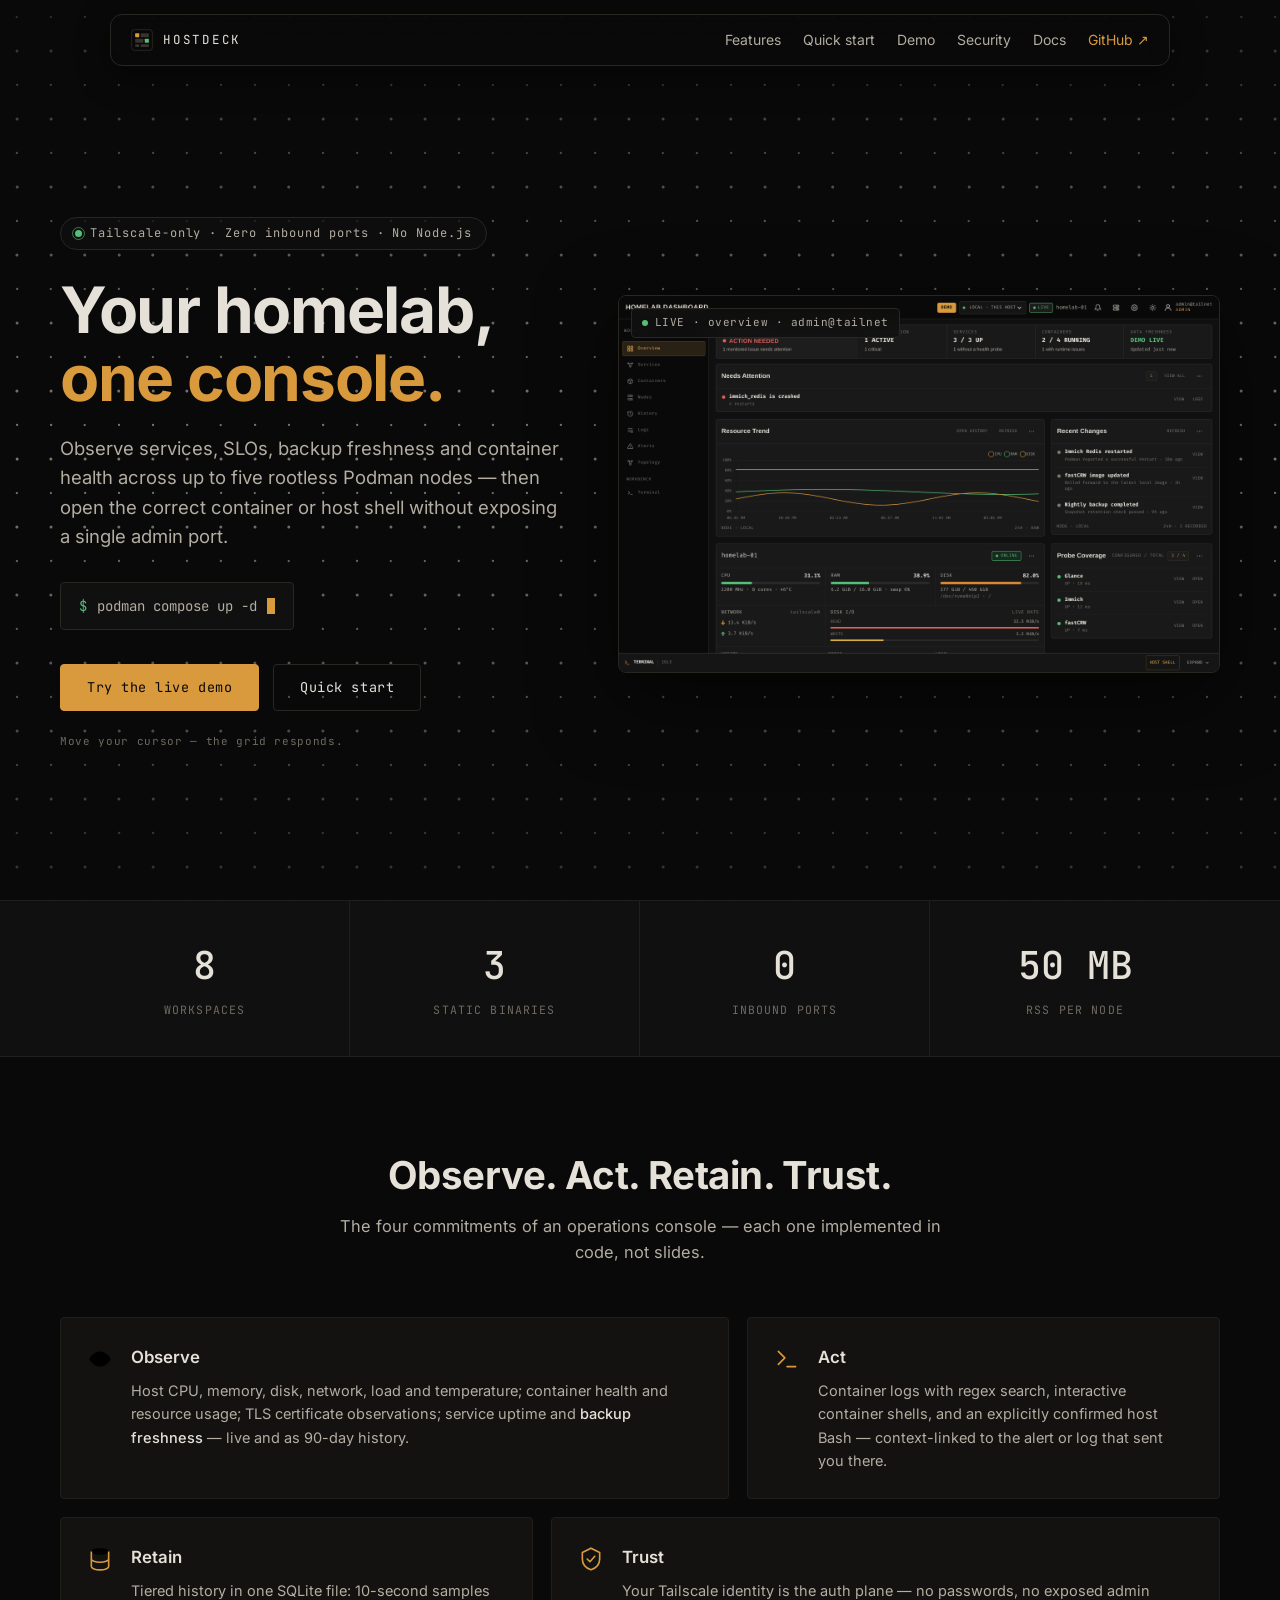
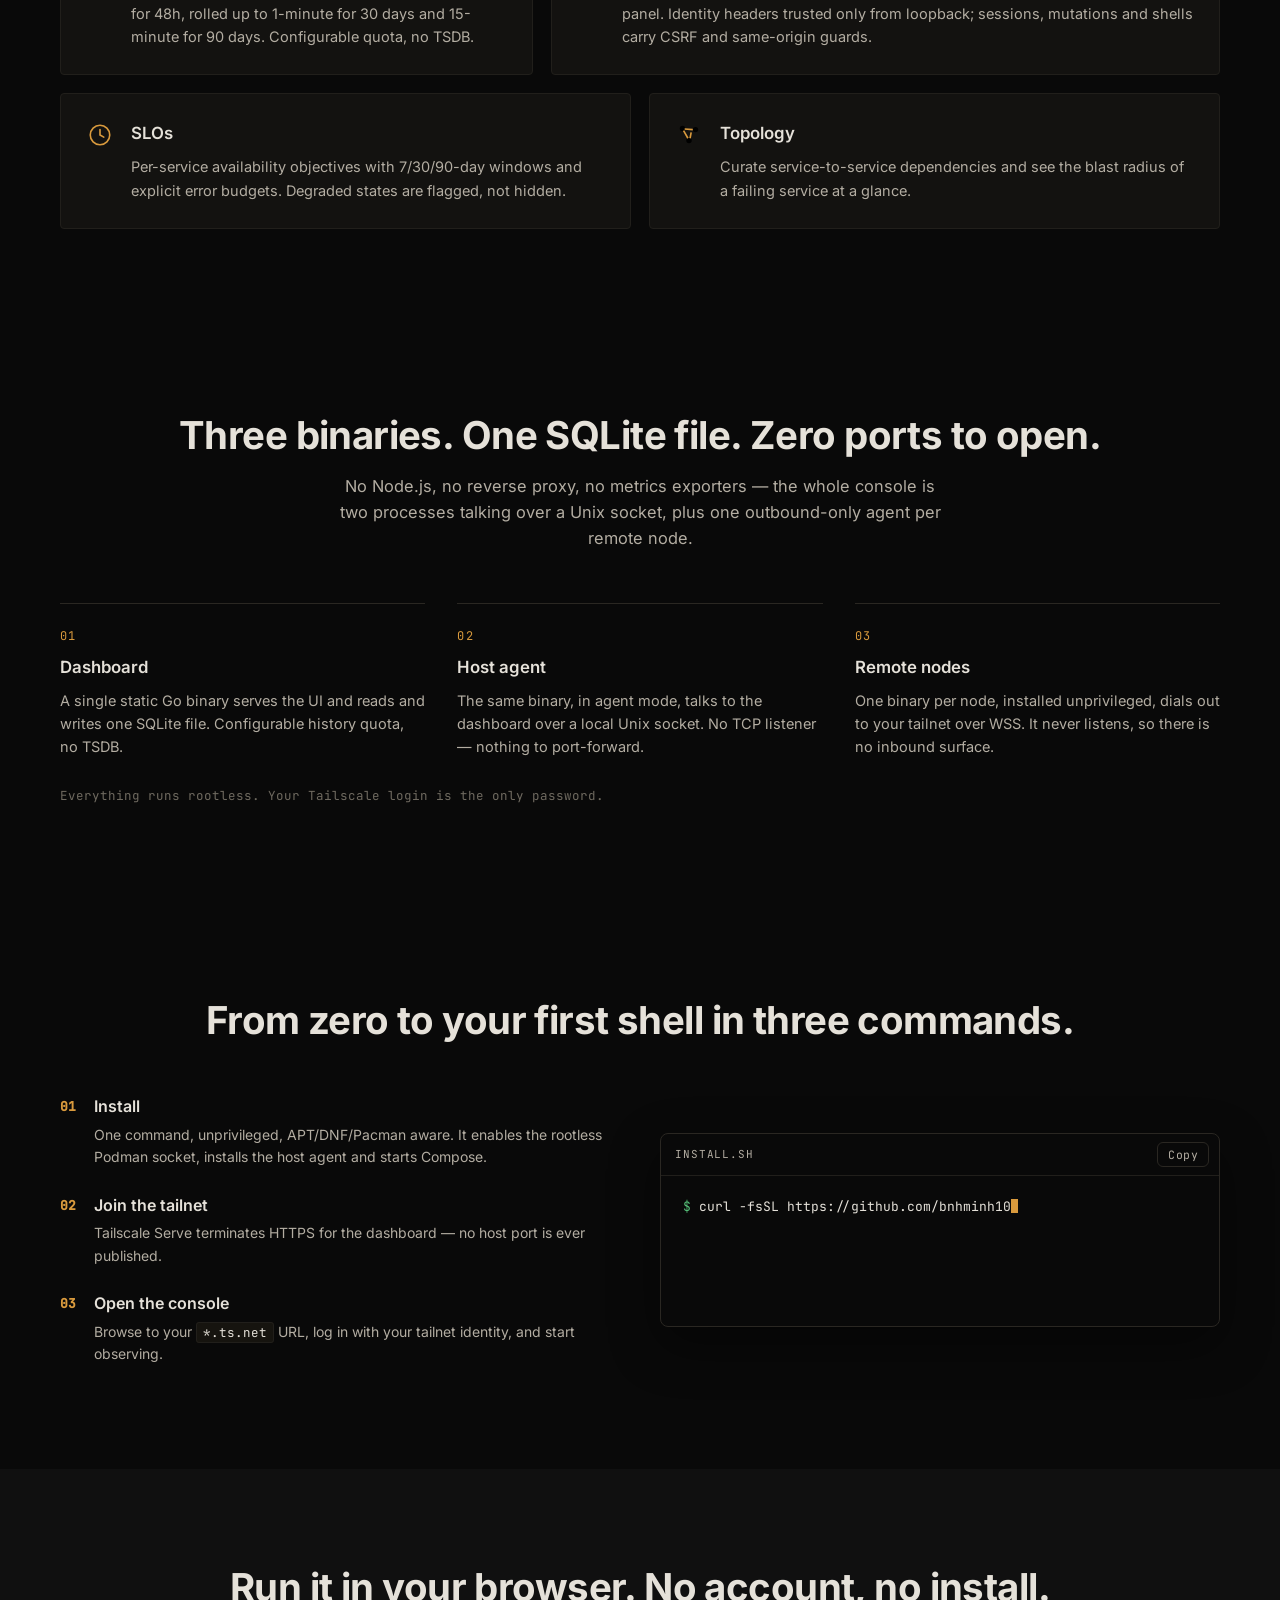
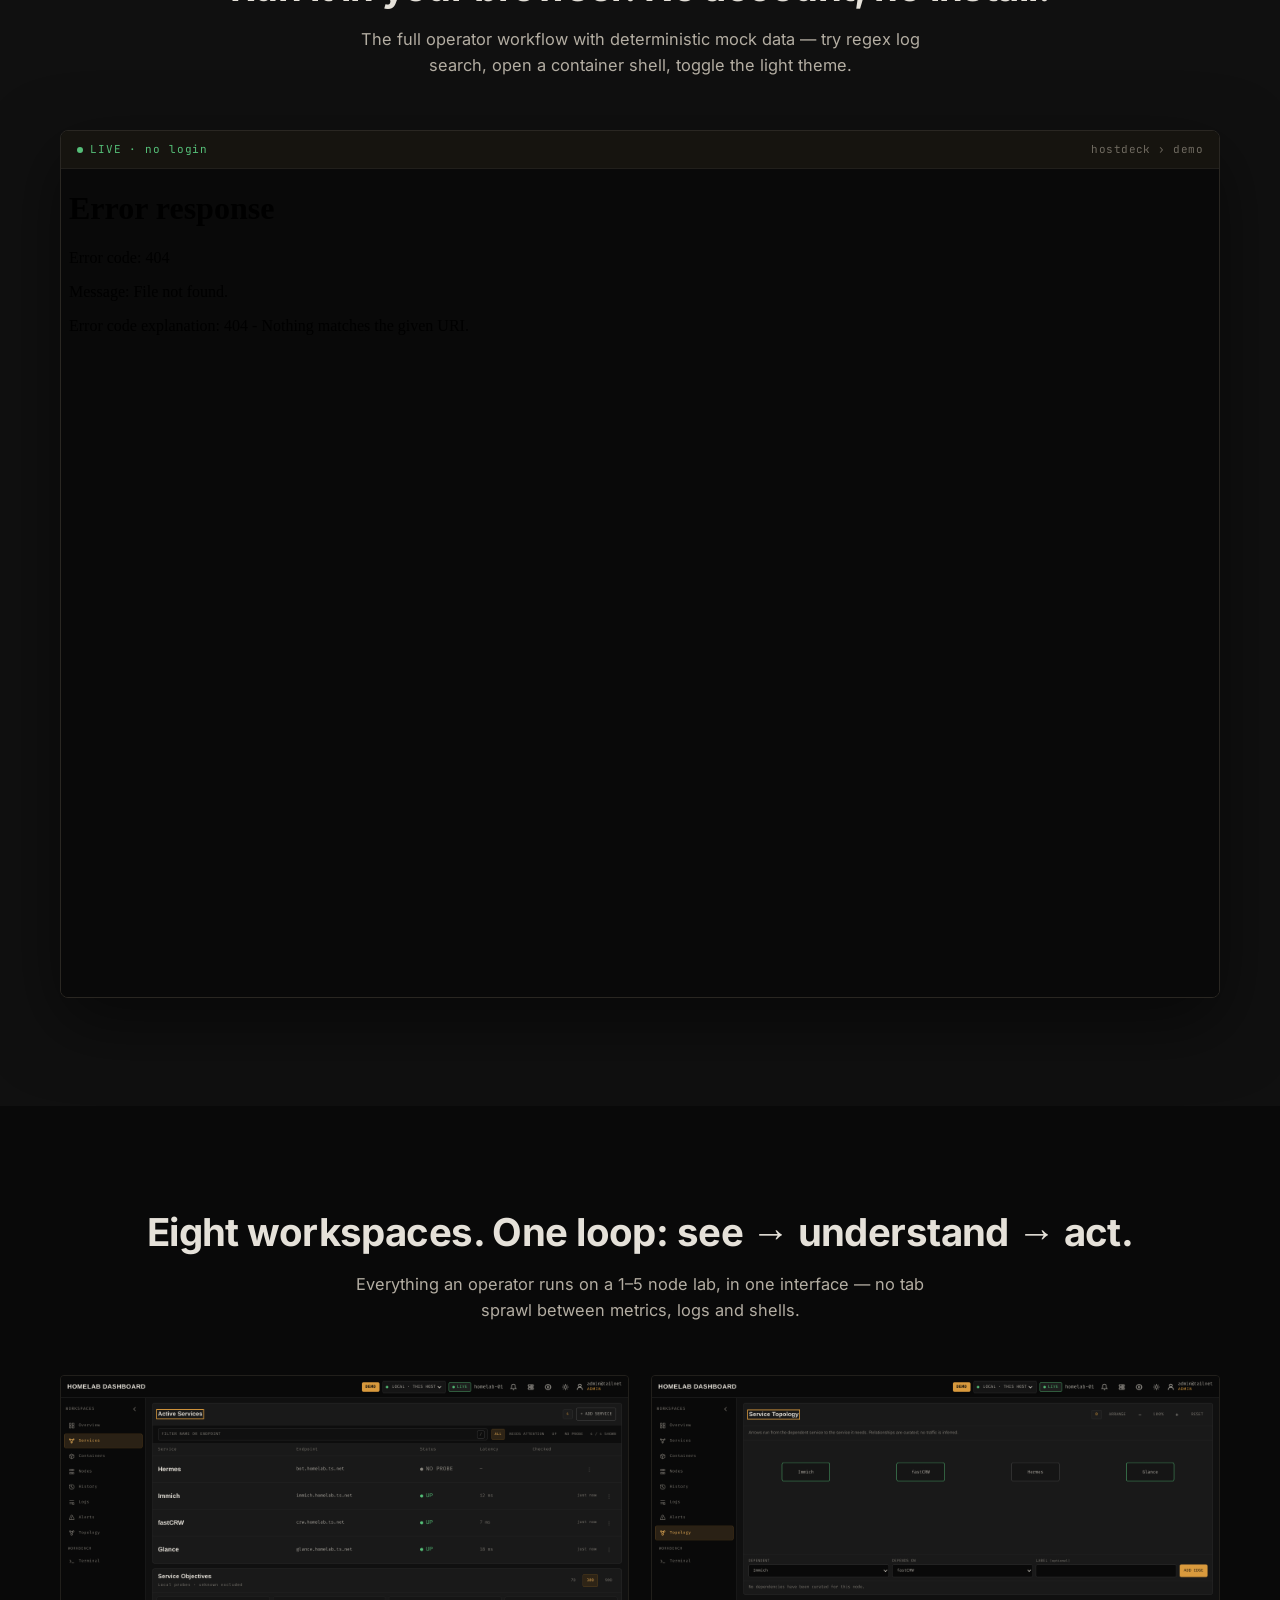
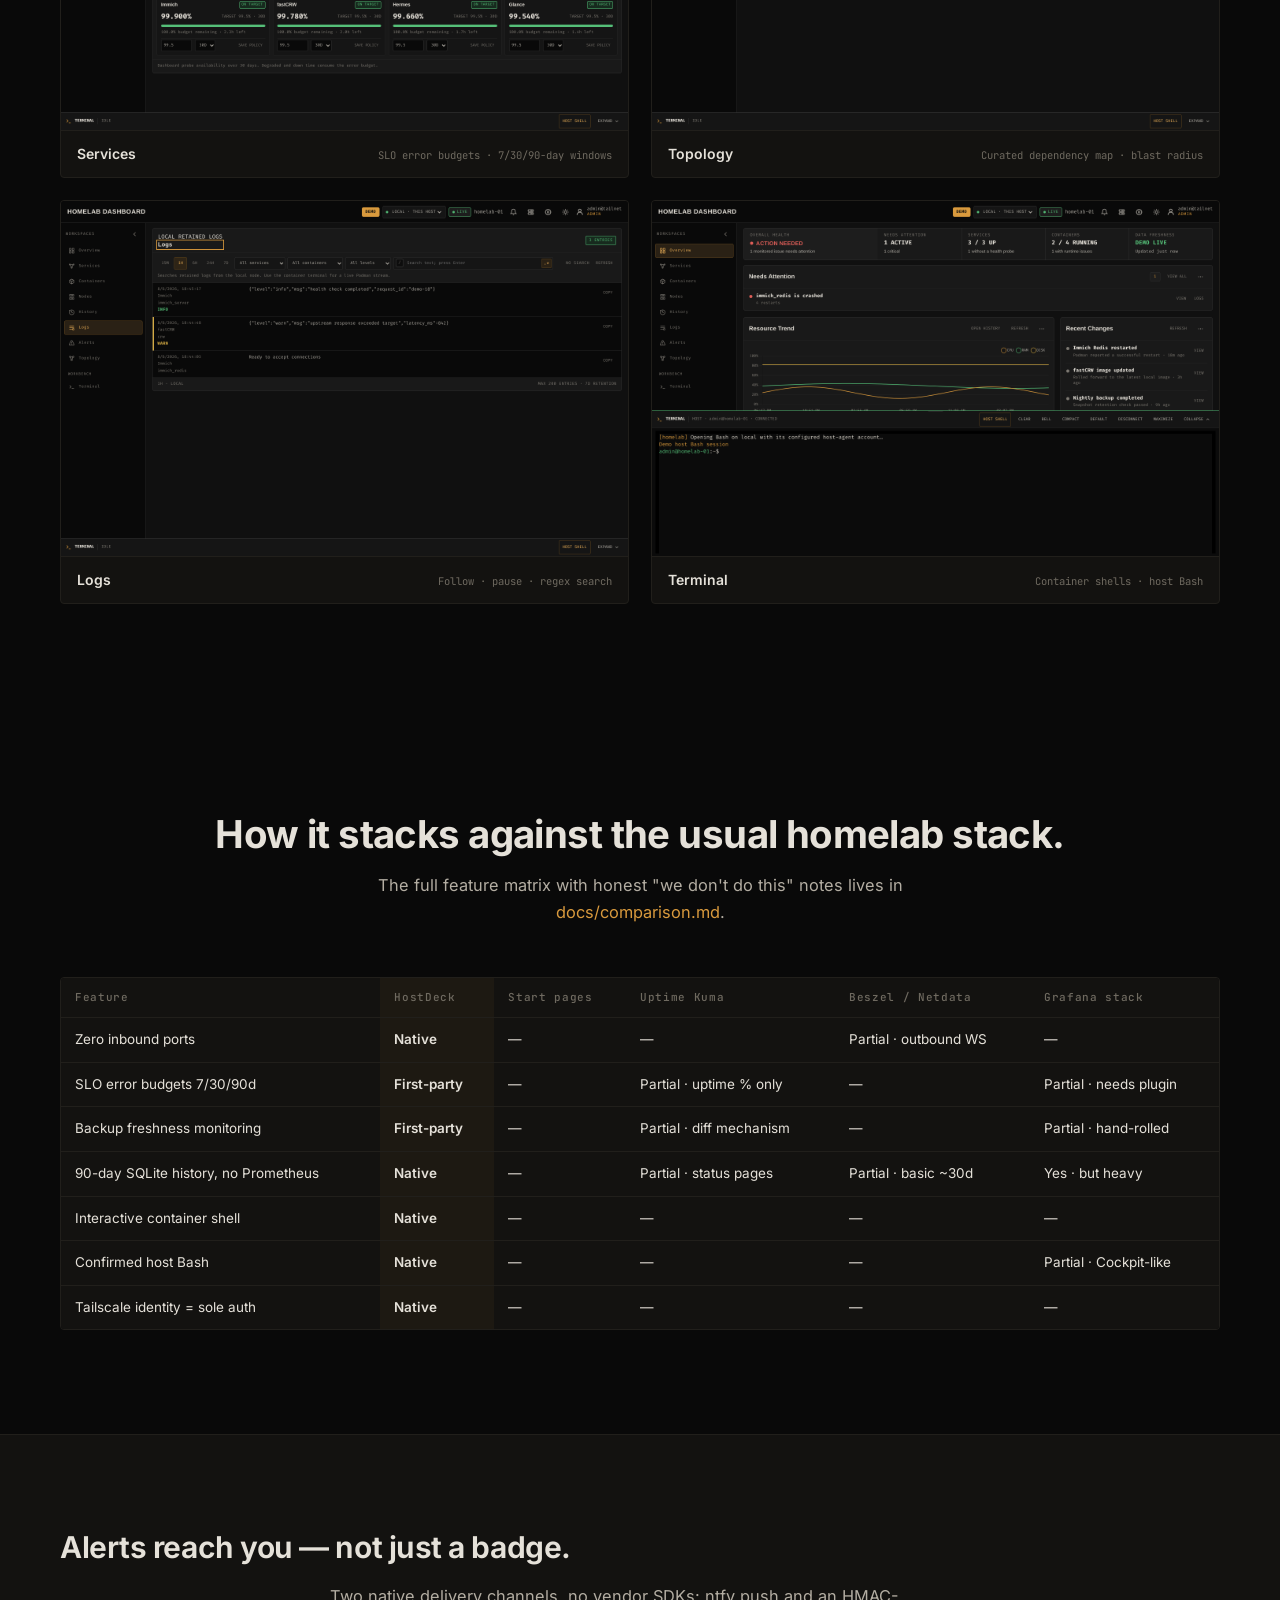
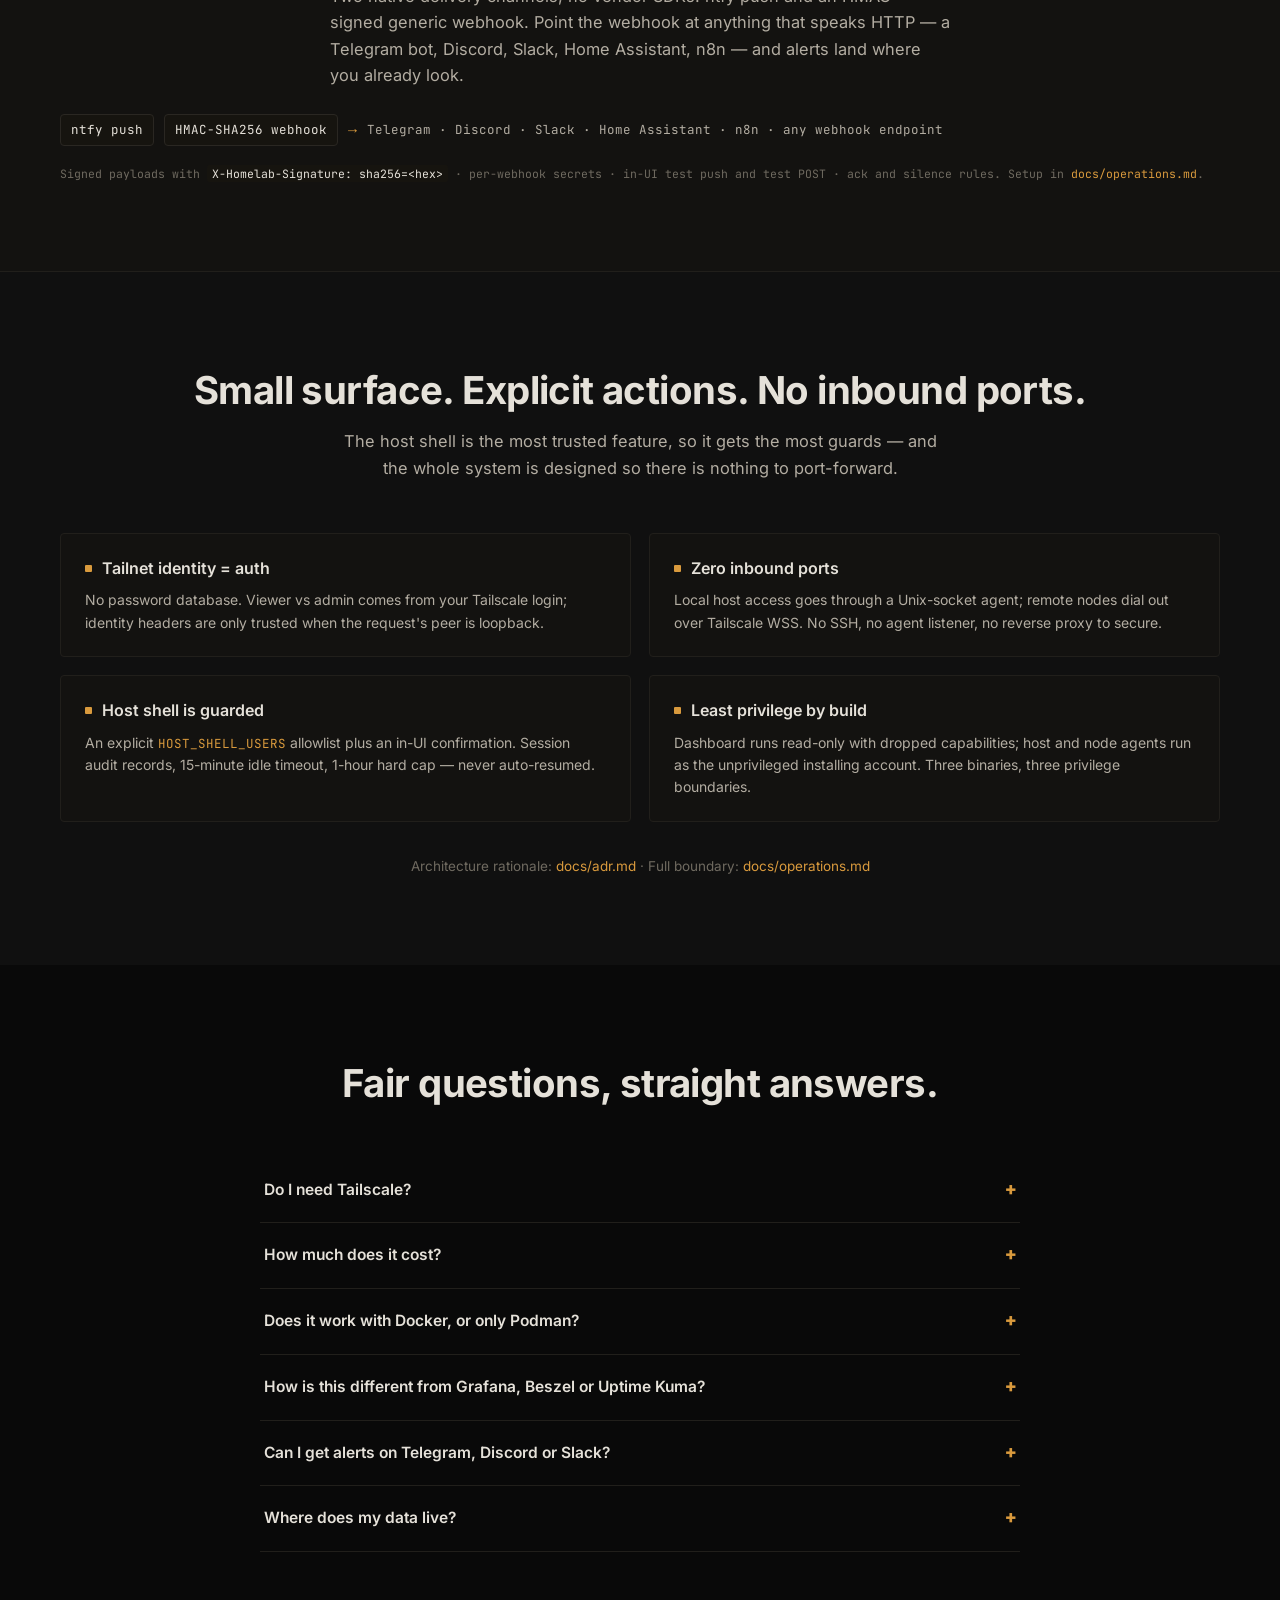
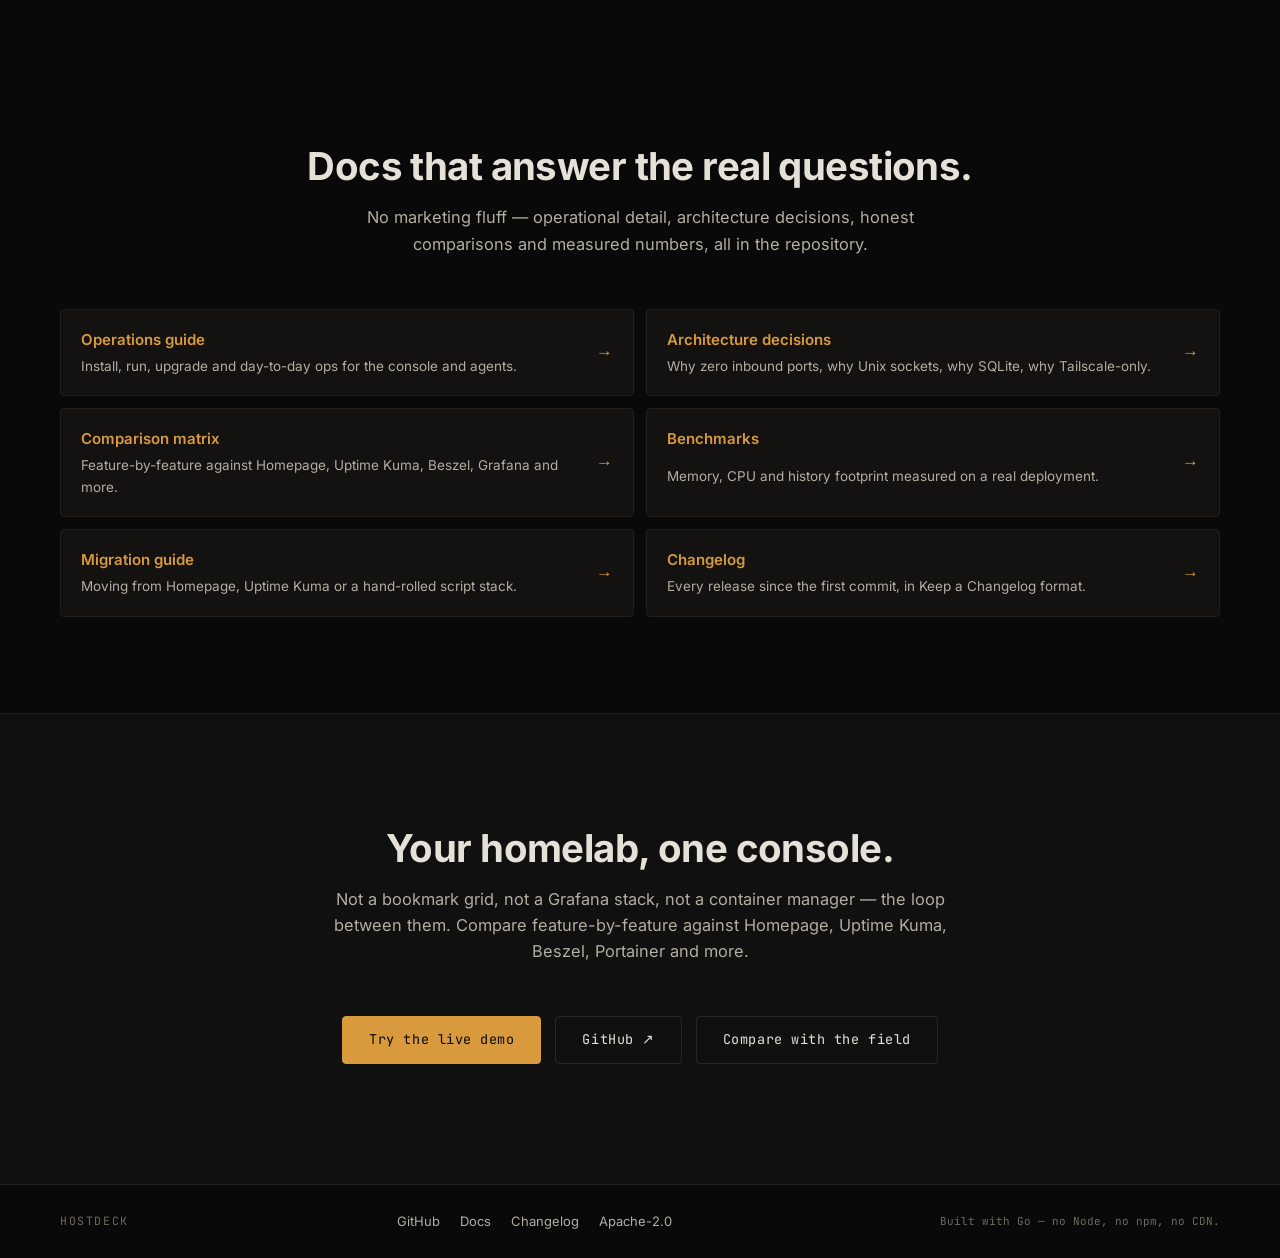
==== commit 68d401cc: "feat(landing): copy button on quickstart terminal The quickstart section only showed a typing animat" ====
--- a/site/index.html
+++ b/site/index.html
@@ -156,6 +156,10 @@
       <li><b>03</b><div><h3>Open the console</h3><p>Browse to your <code>*.ts.net</code> URL, log in with your tailnet identity, and start observing.</p></div></li>
     </ol>
     <div class="qs-term">
+      <div class="qs-term-bar">
+        <span class="qs-term-title">install.sh</span>
+        <button class="qs-copy" id="qs-copy" type="button" aria-label="Copy install command">Copy</button>
+      </div>
       <pre id="typer" aria-hidden="true"></pre>
     </div>
   </div>
--- a/site/css/style.css
+++ b/site/css/style.css
@@ -278,6 +278,18 @@
 .qs-steps p { color: var(--text-secondary); font-size: 14px; }
 .qs-steps code { color: var(--text-primary); font-size: 12.5px; background: var(--bg-raise); border: 1px solid var(--line-soft); border-radius: 3px; padding: 1px 6px; }
 .qs-term { border: 1px solid var(--line); border-radius: 8px; overflow: clip; background: var(--bg-deep); box-shadow: 0 18px 50px rgba(0, 0, 0, .45); }
+.qs-term-bar { display: flex; align-items: center; justify-content: space-between; padding: 8px 10px 8px 14px; border-bottom: 1px solid var(--line-soft); }
+.qs-term-title { font-family: var(--font-mono); font-size: 11px; letter-spacing: .08em; text-transform: uppercase; color: var(--text-tertiary, var(--text-secondary)); }
+.qs-copy {
+  font-family: var(--font-mono); font-size: 11.5px; letter-spacing: .04em;
+  color: var(--text-secondary); background: transparent;
+  border: 1px solid var(--line); border-radius: 6px;
+  padding: 4px 10px; cursor: pointer;
+  transition: color var(--dur) var(--ease), border-color var(--dur) var(--ease), background var(--dur) var(--ease);
+}
+.qs-copy:hover { color: var(--text-primary); border-color: var(--line-strong); background: var(--bg-raise); }
+.qs-copy.is-copied { color: var(--green); border-color: var(--green); }
+.qs-copy:focus-visible { outline: 2px solid var(--accent); outline-offset: 2px; }
 .qs-term pre { padding: 20px 22px; font-size: 13px; line-height: 1.75; color: var(--text-secondary); min-height: 150px; white-space: pre-wrap; word-break: break-all; }
 .qs-term .c-prompt { color: var(--green); }
 .qs-term .c-cmd { color: var(--text-primary); }
